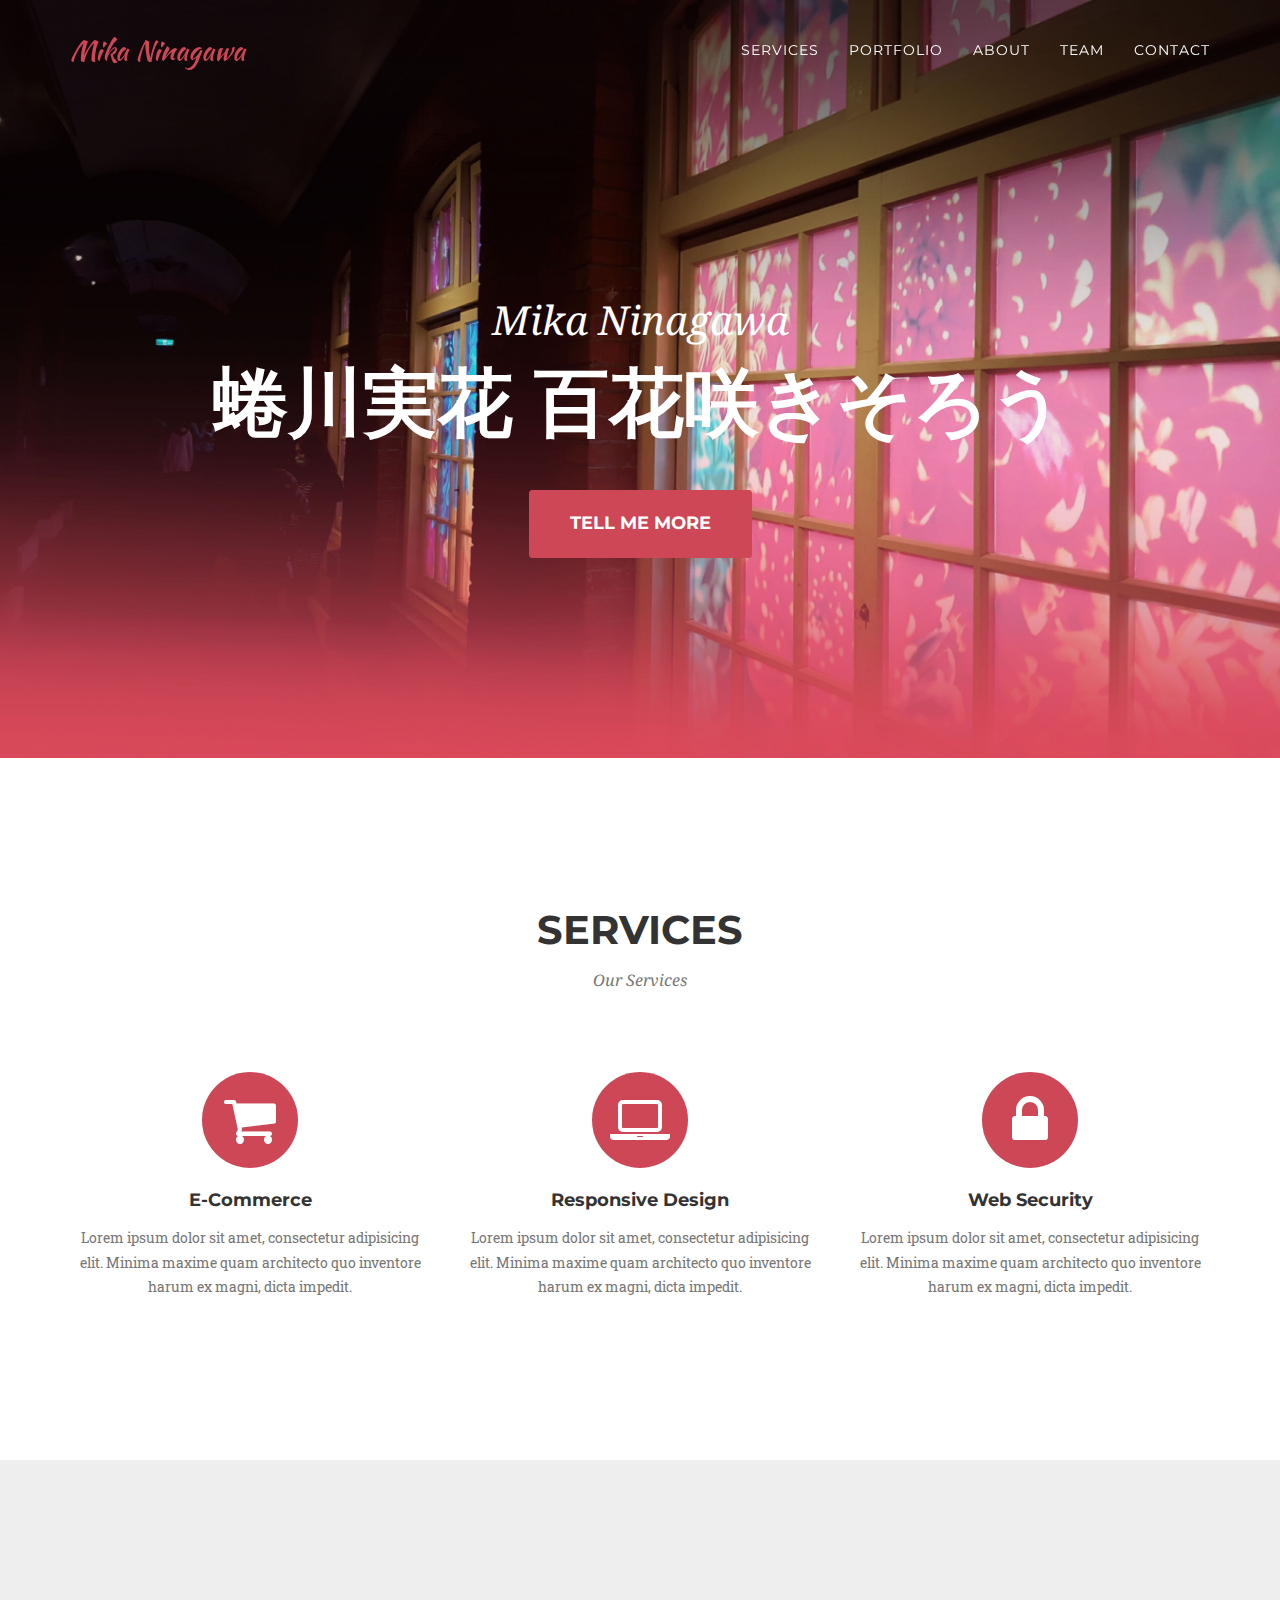
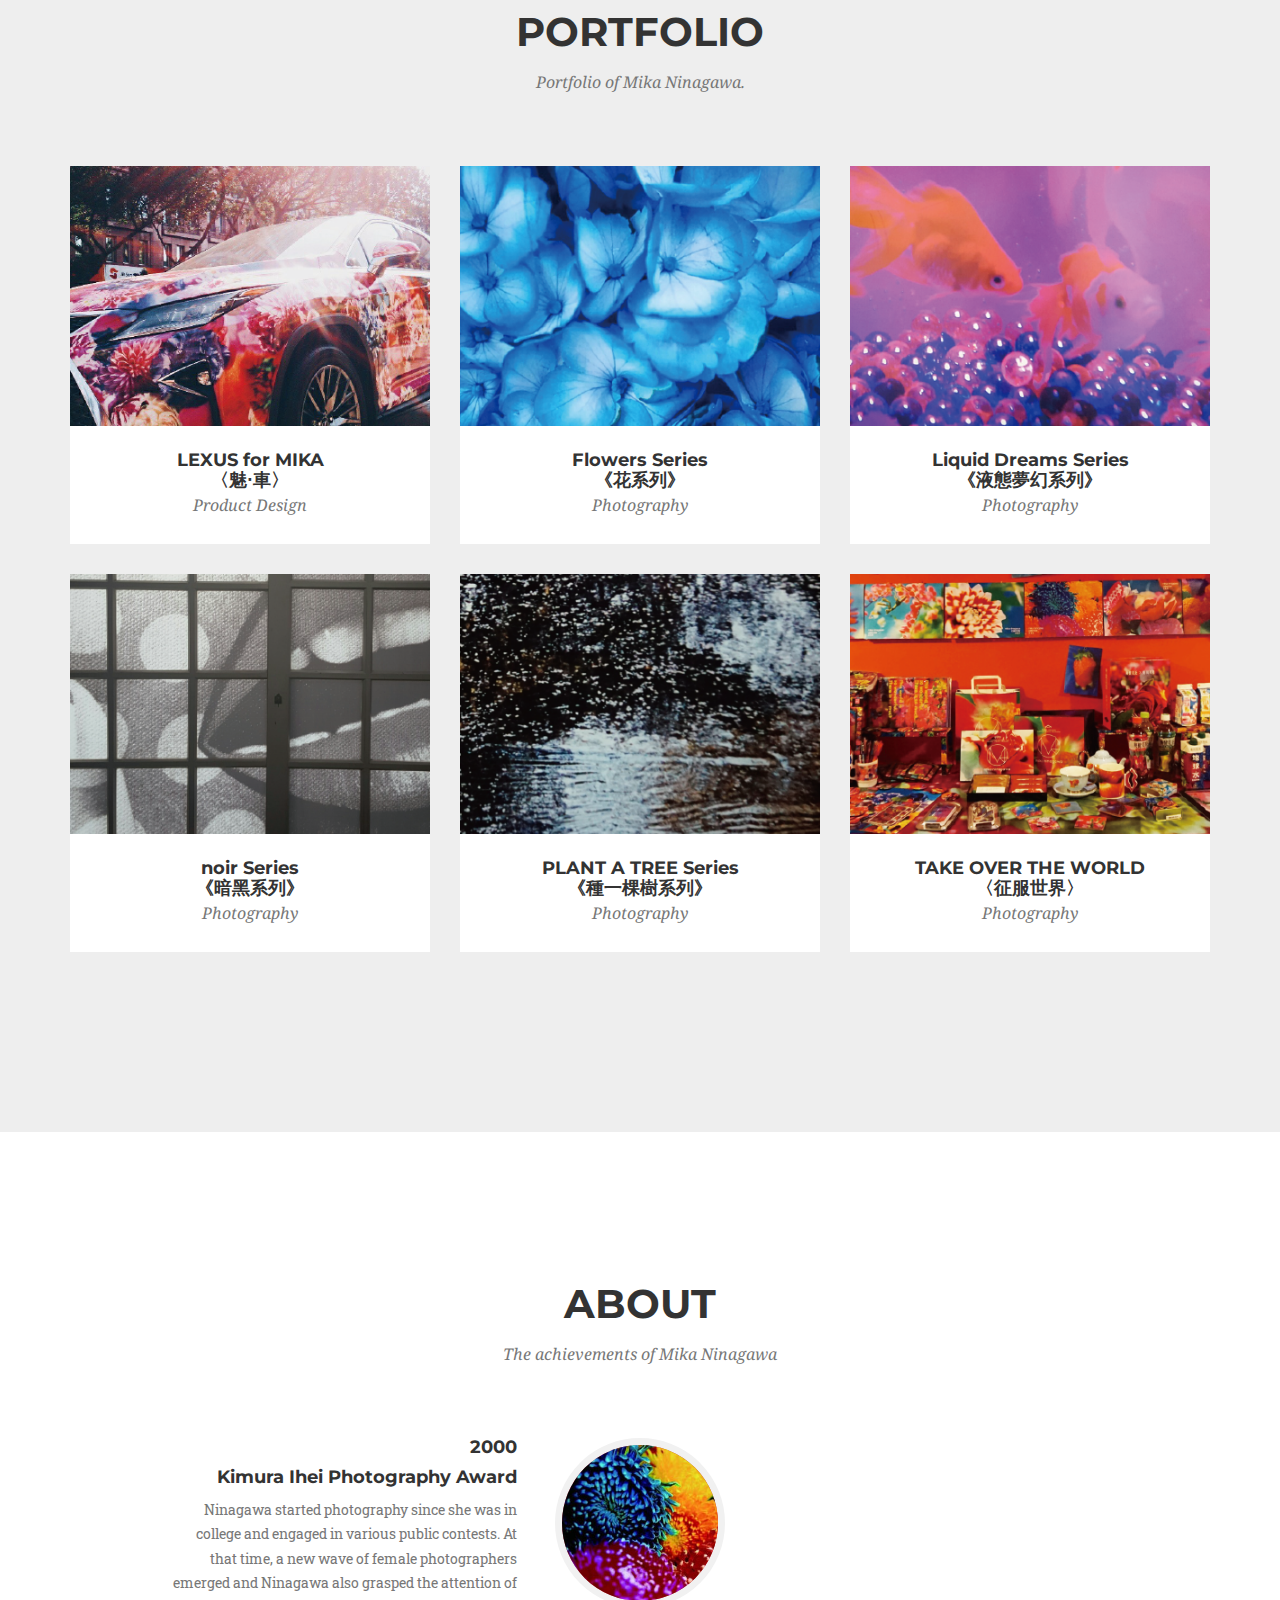
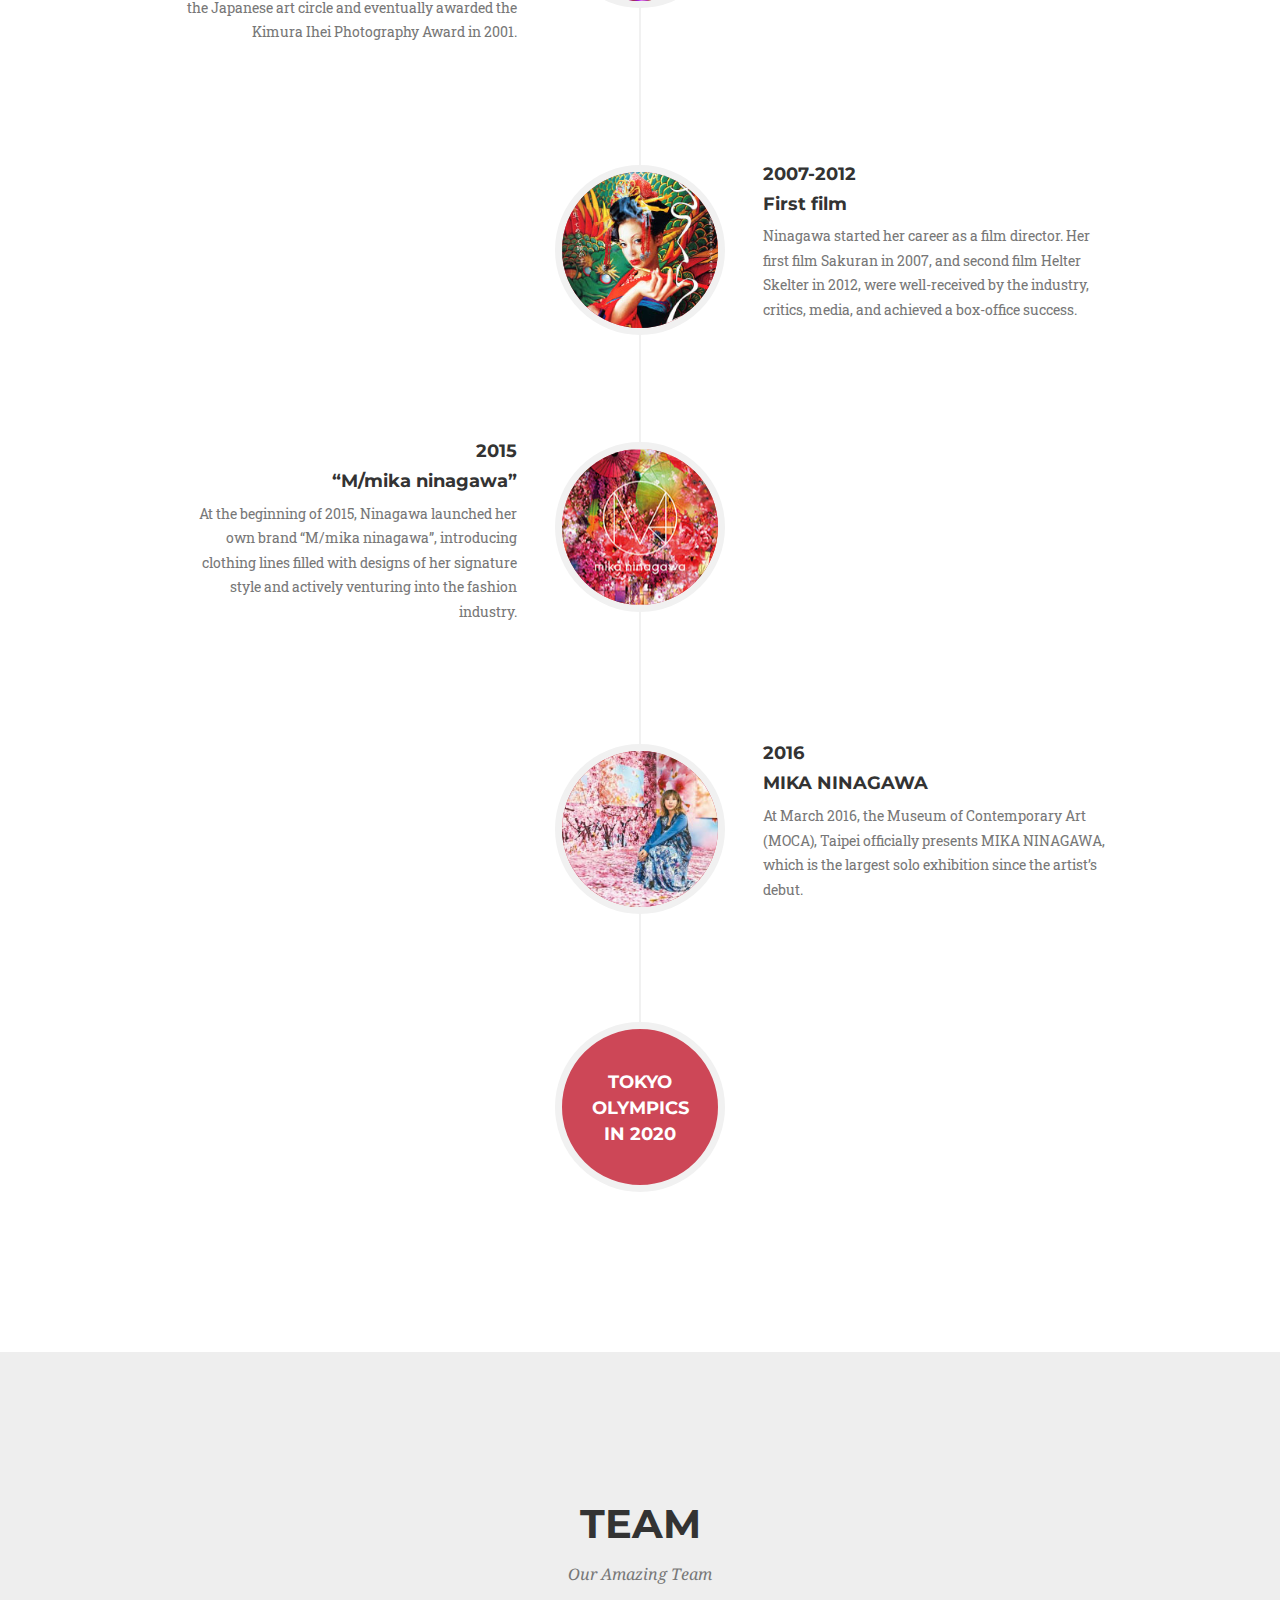
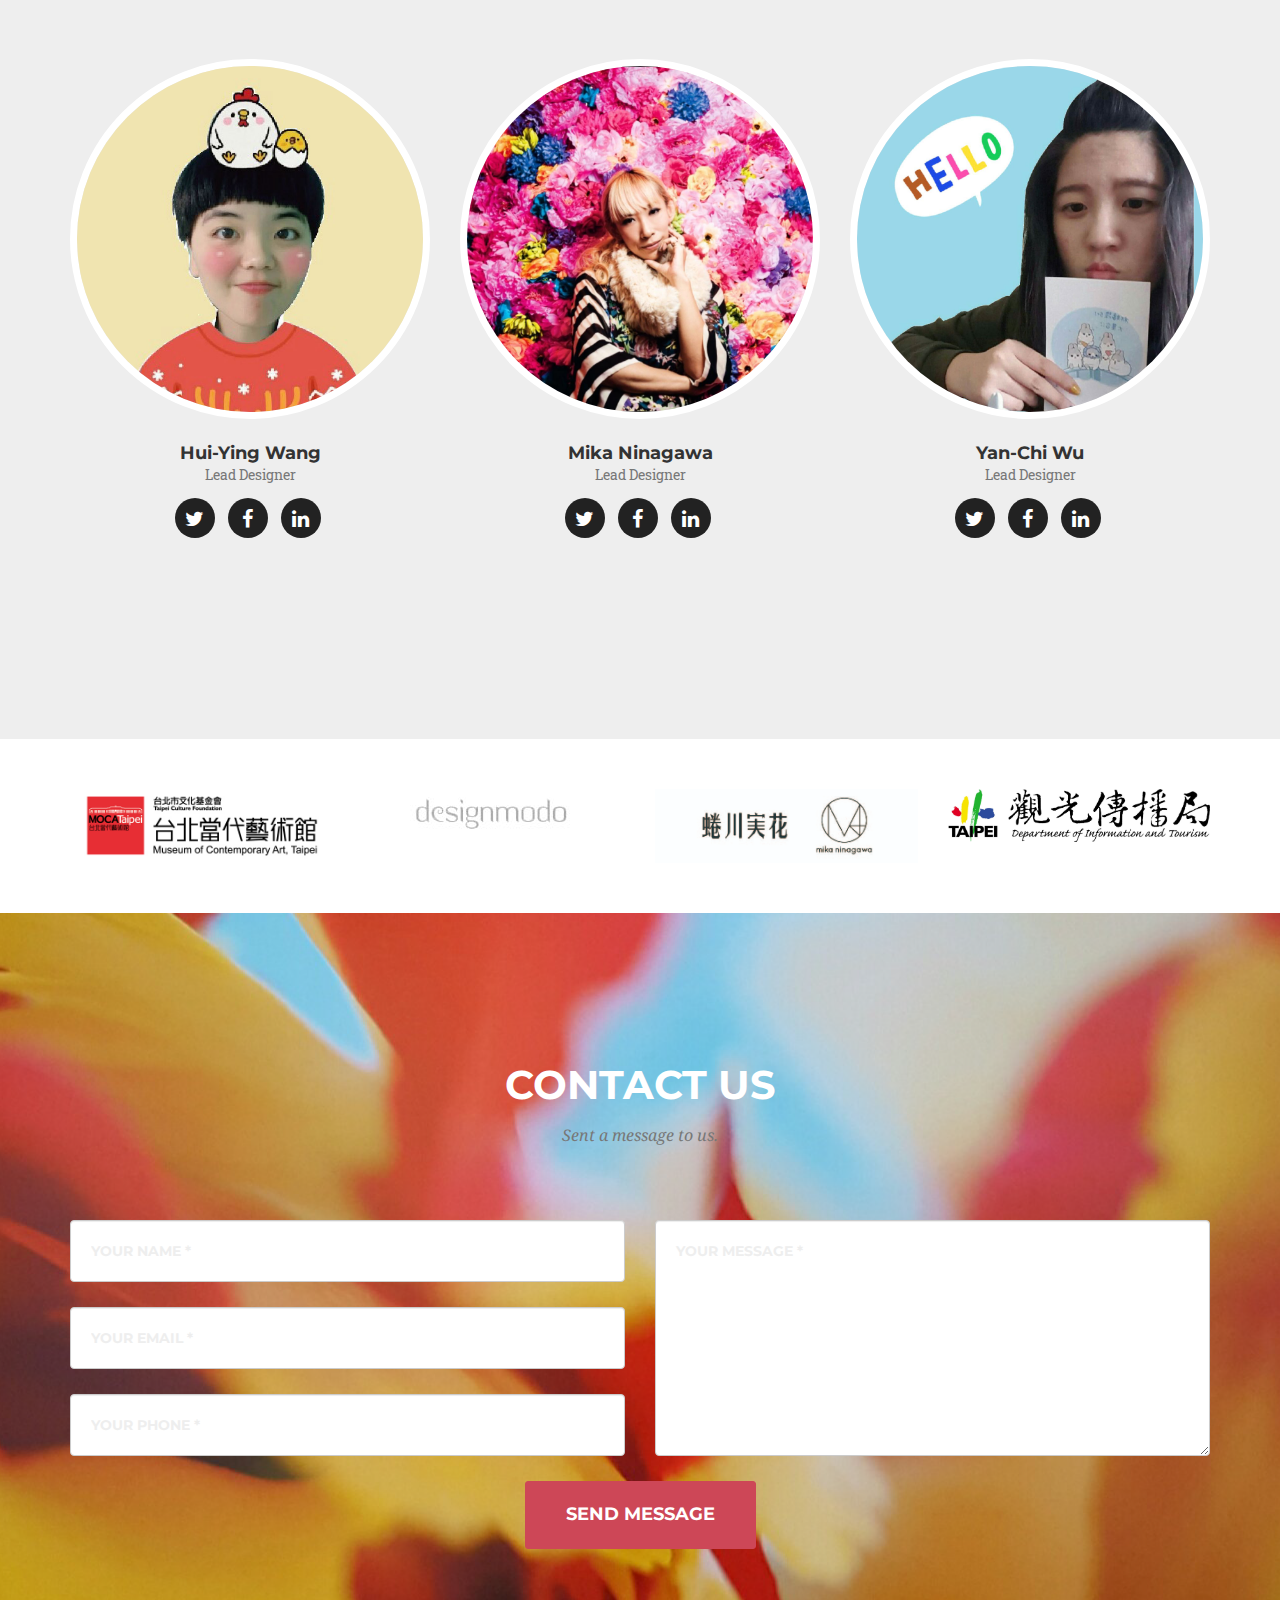
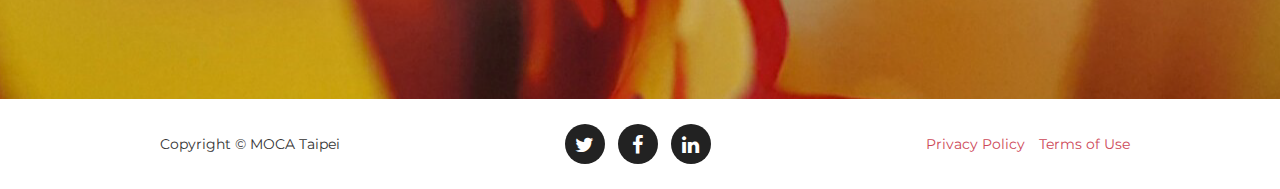
==== index.html @ 0d7316a1 "Update index.html" ====
<!DOCTYPE html>
<html lang="en">
            <!-- google search --> 
<script>
  (function() {
    var cx = '013734051018725640656:zdqpm63g4e8';
    var gcse = document.createElement('script');
    gcse.type = 'text/javascript';
    gcse.async = true;
    gcse.src = 'https://cse.google.com/cse.js?cx=' + cx;
    var s = document.getElementsByTagName('script')[0];
    s.parentNode.insertBefore(gcse, s);
  })();
</script>
<gcse:search></gcse:search>
<head>

    
    <script>
  (function(i,s,o,g,r,a,m){i['GoogleAnalyticsObject']=r;i[r]=i[r]||function(){
  (i[r].q=i[r].q||[]).push(arguments)},i[r].l=1*new Date();a=s.createElement(o),
  m=s.getElementsByTagName(o)[0];a.async=1;a.src=g;m.parentNode.insertBefore(a,m)
  })(window,document,'script','https://www.google-analytics.com/analytics.js','ga');

  ga('create', 'UA-90214209-1', 'auto');
  ga('send', 'pageview');

</script>
    <meta charset="utf-8">
    <meta http-equiv="X-UA-Compatible" content="IE=edge">
    <meta name="viewport" content="width=device-width, initial-scale=1">
    <meta name="description" content="">
    <meta name="author" content="">

    <title>Mika Ninagawa</title>

    <!-- Bootstrap Core CSS -->
    <link href="vendor/bootstrap/css/bootstrap.min.css" rel="stylesheet">

    <!-- Custom Fonts -->
    <link href="vendor/font-awesome/css/font-awesome.min.css" rel="stylesheet" type="text/css">
    <link href="https://fonts.googleapis.com/css?family=Montserrat:400,700" rel="stylesheet" type="text/css">
    <link href='https://fonts.googleapis.com/css?family=Kaushan+Script' rel='stylesheet' type='text/css'>
    <link href='https://fonts.googleapis.com/css?family=Droid+Serif:400,700,400italic,700italic' rel='stylesheet' type='text/css'>
    <link href='https://fonts.googleapis.com/css?family=Roboto+Slab:400,100,300,700' rel='stylesheet' type='text/css'>

    <!-- Theme CSS -->
    <link href="css/agency.min.css" rel="stylesheet">

    <!-- HTML5 Shim and Respond.js IE8 support of HTML5 elements and media queries -->
    <!-- WARNING: Respond.js doesn't work if you view the page via file:// -->
    <!--[if lt IE 9]>
        <script src="https://oss.maxcdn.com/libs/html5shiv/3.7.0/html5shiv.js"></script>
        <script src="https://oss.maxcdn.com/libs/respond.js/1.4.2/respond.min.js"></script>
    <![endif]-->
<link rel="shortcut icon" href="./img/img_logo.png">
</head>


<body id="page-top" class="index">

    <!-- Navigation -->
    <nav id="mainNav" class="navbar navbar-default navbar-custom navbar-fixed-top">
        <div class="container">
            <!-- Brand and toggle get grouped for better mobile display -->
            <div class="navbar-header page-scroll">
                <button type="button" class="navbar-toggle" data-toggle="collapse" data-target="#bs-example-navbar-collapse-1">
                    <span class="sr-only">Toggle navigation</span> Menu <i class="fa fa-bars"></i>
                </button>
                <a class="navbar-brand page-scroll" href="#page-top">Mika Ninagawa</a>
            </div>
            
            <!-- Collect the nav links, forms, and other content for toggling -->
            <div class="collapse navbar-collapse" id="bs-example-navbar-collapse-1">
                
                  
                
                <ul class="nav navbar-nav navbar-right">
                    <li class="hidden">
                        <a href="#page-top"></a>
                    </li>
                    <li>
                        <a class="page-scroll" href="#services">Services</a>
                    </li>
                    <li>
                        <a class="page-scroll" href="#portfolio">Portfolio</a>
                    </li>
                    <li>
                        <a class="page-scroll" href="#about">About</a>
                    </li>
                    <li>
                        <a class="page-scroll" href="#team">Team</a>
                    </li>
                    <li>
                        <a class="page-scroll" href="#contact">Contact</a>
                    </li>
                </ul>
            </div>
            <!-- /.navbar-collapse -->
        </div>
        <!-- /.container-fluid -->
    </nav>

    <!-- Header -->
    <header>

        <div class="container">
            <div class="intro-text">
                <div class="intro-lead-in">Mika Ninagawa</div>
                <div class="intro-heading">蜷川実花 百花咲きそろう</div>
                <a href="#services" class="page-scroll btn btn-xl">Tell Me More</a>
            </div>
        </div>
    </header>

    <!-- Services Section -->
    <section id="services">
        <div class="container">
            <div class="row">
                <div class="col-lg-12 text-center">
                    <h2 class="section-heading">Services</h2>
                    <h3 class="section-subheading text-muted">Our Services</h3>
                </div>
            </div>
            <div class="row text-center">
                <div class="col-md-4">
                    <span class="fa-stack fa-4x">
                        <i class="fa fa-circle fa-stack-2x text-primary"></i>
                        <i class="fa fa-shopping-cart fa-stack-1x fa-inverse"></i>
                    </span>
                    <h4 class="service-heading">E-Commerce</h4>
                    <p class="text-muted">Lorem ipsum dolor sit amet, consectetur adipisicing elit. Minima maxime quam architecto quo inventore harum ex magni, dicta impedit.</p>
                </div>
                <div class="col-md-4">
                    <span class="fa-stack fa-4x">
                        <i class="fa fa-circle fa-stack-2x text-primary"></i>
                        <i class="fa fa-laptop fa-stack-1x fa-inverse"></i>
                    </span>
                    <h4 class="service-heading">Responsive Design</h4>
                    <p class="text-muted">Lorem ipsum dolor sit amet, consectetur adipisicing elit. Minima maxime quam architecto quo inventore harum ex magni, dicta impedit.</p>
                </div>
                <div class="col-md-4">
                    <span class="fa-stack fa-4x">
                        <i class="fa fa-circle fa-stack-2x text-primary"></i>
                        <i class="fa fa-lock fa-stack-1x fa-inverse"></i>
                    </span>
                    <h4 class="service-heading">Web Security</h4>
                    <p class="text-muted">Lorem ipsum dolor sit amet, consectetur adipisicing elit. Minima maxime quam architecto quo inventore harum ex magni, dicta impedit.</p>
                </div>
            </div>
        </div>
    </section>

    <!-- Portfolio Grid Section -->
    <section id="portfolio" class="bg-light-gray">
        <div class="container">
            <div class="row">
                <div class="col-lg-12 text-center">
                    <h2 class="section-heading">Portfolio</h2>
                    <h3 class="section-subheading text-muted">Portfolio of Mika Ninagawa.</h3>
                </div>
            </div>
            <div class="row">
                <div class="col-md-4 col-sm-6 portfolio-item">
                    <a href="#portfolioModal1" class="portfolio-link" data-toggle="modal">
                        <div class="portfolio-hover">
                            <div class="portfolio-hover-content">
                                <i class="fa fa-plus fa-3x"></i>
                            </div>
                        </div>
                        <img src="img/portfolio/roundicons.png" class="img-responsive" alt="">
                    </a>
                    <div class="portfolio-caption">
                        <h4>LEXUS for MIKA</h4>
                        <h4>〈魅‧車〉</h4>
                        <p class="text-muted">Product Design</p>
                    </div>
                </div>
                <div class="col-md-4 col-sm-6 portfolio-item">
                    <a href="#portfolioModal2" class="portfolio-link" data-toggle="modal">
                        <div class="portfolio-hover">
                            <div class="portfolio-hover-content">
                                <i class="fa fa-plus fa-3x"></i>
                            </div>
                        </div>
                        <img src="img/portfolio/startup-framework.png" class="img-responsive" alt="">
                    </a>
                    <div class="portfolio-caption">
                        <h4>Flowers Series</h4>
                        <h4 >《花系列》</h4>
                        <p class="text-muted">Photography</p>
                    </div>
                </div>
                <div class="col-md-4 col-sm-6 portfolio-item">
                    <a href="#portfolioModal3" class="portfolio-link" data-toggle="modal">
                        <div class="portfolio-hover">
                            <div class="portfolio-hover-content">
                                <i class="fa fa-plus fa-3x"></i>
                            </div>
                        </div>
                        <img src="img/portfolio/treehouse.png" class="img-responsive" alt="">
                    </a>
                    <div class="portfolio-caption">
                        <h4>Liquid Dreams Series</h4>
                        <h4>《液態夢幻系列》</h4>
                        <p class="text-muted">Photography</p>
                    </div>
                </div>
                <div class="col-md-4 col-sm-6 portfolio-item">
                    <a href="#portfolioModal4" class="portfolio-link" data-toggle="modal">
                        <div class="portfolio-hover">
                            <div class="portfolio-hover-content">
                                <i class="fa fa-plus fa-3x"></i>
                            </div>
                        </div>
                        <img src="img/portfolio/golden.png" class="img-responsive" alt="">
                    </a>
                    <div class="portfolio-caption">
                        <h4>noir Series</h4>
                        <h4>《暗黑系列》</h4>
                        <p class="text-muted">Photography</p>
                    </div>
                </div>
                <div class="col-md-4 col-sm-6 portfolio-item">
                    <a href="#portfolioModal5" class="portfolio-link" data-toggle="modal">
                        <div class="portfolio-hover">
                            <div class="portfolio-hover-content">
                                <i class="fa fa-plus fa-3x"></i>
                            </div>
                        </div>
                        <img src="img/portfolio/escape.png" class="img-responsive" alt="">
                    </a>
                    <div class="portfolio-caption">
                        <h4>PLANT A TREE Series</h4>
                        <h4>《種一棵樹系列》</h4>
                        <p class="text-muted">Photography</p>
                    </div>
                </div>
                <div class="col-md-4 col-sm-6 portfolio-item">
                    <a href="#portfolioModal6" class="portfolio-link" data-toggle="modal">
                        <div class="portfolio-hover">
                            <div class="portfolio-hover-content">
                                <i class="fa fa-plus fa-3x"></i>
                            </div>
                        </div>
                        <img src="img/portfolio/dreams.png" class="img-responsive" alt="">
                    </a>
                    <div class="portfolio-caption">
                        <h4>TAKE OVER THE WORLD</h4>
                        <h4> 〈征服世界〉</h4>
                        <p class="text-muted">Photography</p>
                    </div>
                </div>
            </div>
        </div>
    </section>

    <!-- About Section -->
    <section id="about">
        <div class="container">
            <div class="row">
                <div class="col-lg-12 text-center">
                    <h2 class="section-heading">About</h2>
                    <h3 class="section-subheading text-muted">The achievements of Mika Ninagawa</h3>
                </div>
            </div>
            <div class="row">
                <div class="col-lg-12">
                    <ul class="timeline">
                        <li>
                            <div class="timeline-image">
                                <img class="img-circle img-responsive" src="img/about/1.jpg" alt="">
                            </div>
                            <div class="timeline-panel">
                                <div class="timeline-heading">
                                    <h4>2000</h4>
                                    <h4 class="subheading">Kimura Ihei Photography Award</h4>
                                </div>
                                <div class="timeline-body">
                                    <p class="text-muted">Ninagawa started photography since she was in college and engaged in various public contests. At that time, a new wave of female photographers emerged and Ninagawa also grasped the attention of the Japanese art circle and eventually awarded the Kimura Ihei Photography Award in 2001.</p>
                                </div>
                            </div>
                        </li>
                        <li class="timeline-inverted">
                            <div class="timeline-image">
                                <img class="img-circle img-responsive" src="img/about/2.jpg" alt="">
                            </div>
                            <div class="timeline-panel">
                                <div class="timeline-heading">
                                    <h4>2007-2012</h4>
                                    <h4 class="subheading">First film</h4>
                                </div>
                                <div class="timeline-body">
                                    <p class="text-muted">Ninagawa started her career as a film director. Her first film Sakuran in 2007, and second film Helter Skelter in 2012, were well-received by the industry, critics, media, and achieved a box-office success.</p>
                                </div>
                            </div>
                        </li>
                        <li>
                            <div class="timeline-image">
                                <img class="img-circle img-responsive" src="img/about/3.jpg" alt="">
                            </div>
                            <div class="timeline-panel">
                                <div class="timeline-heading">
                                    <h4>2015</h4>
                                    <h4 class="subheading">“M/mika ninagawa”</h4>
                                </div>
                                <div class="timeline-body">
                                    <p class="text-muted">At the beginning of 2015, Ninagawa launched her own brand “M/mika ninagawa”, introducing clothing lines filled with designs of her signature style and actively venturing into the fashion industry.</p>
                                </div>
                            </div>
                        </li>
                        <li class="timeline-inverted">
                            <div class="timeline-image">
                                <img class="img-circle img-responsive" src="img/about/4.jpg" alt="">
                            </div>
                            <div class="timeline-panel">
                                <div class="timeline-heading">
                                    <h4>2016</h4>
                                    <h4 class="subheading">MIKA NINAGAWA</h4>
                                </div>
                                <div class="timeline-body">
                                    <p class="text-muted">At March 2016, the Museum of Contemporary Art (MOCA), Taipei officially presents MIKA NINAGAWA, which is the largest solo exhibition since the artist’s debut.</p>
                                </div>
                            </div>
                        </li>
                        <li class="timeline-inverted">
                            <div class="timeline-image">
                                <h4> Tokyo Olympics
                                    <br>in 2020

                            </div>
                        </li>
                    </ul>
                </div>
            </div>
        </div>
    </section>

    <!-- Team Section -->
    <section id="team" class="bg-light-gray">
        <div class="container">
            <div class="row">
                <div class="col-lg-12 text-center">
                    <h2 class="section-heading">Team</h2>
                    <h3 class="section-subheading text-muted">Our Amazing Team</h3>
                </div>
            </div>
            <div class="row">
                <div class="col-sm-4">
                    <div class="team-member">
                        <img src="img/team/1.jpg" class="img-responsive img-circle" alt="">
                        <h4>Hui-Ying Wang</h4>
                        <p class="text-muted">Lead Designer</p>
                        <ul class="list-inline social-buttons">
                            <li><a href="#"><i class="fa fa-twitter"></i></a>
                            </li>
                            <li><a href="#"><i class="fa fa-facebook"></i></a>
                            </li>
                            <li><a href="#"><i class="fa fa-linkedin"></i></a>
                            </li>
                        </ul>
                    </div>
                </div>
                <div class="col-sm-4">
                    <div class="team-member">
                        <img src="img/team/2.jpg" class="img-responsive img-circle" alt="">
                        <h4>Mika Ninagawa</h4>
                        <p class="text-muted">Lead Designer</p>
                        <ul class="list-inline social-buttons">
                            <li><a href="#"><i class="fa fa-twitter"></i></a>
                            </li>
                            <li><a href="#"><i class="fa fa-facebook"></i></a>
                            </li>
                            <li><a href="#"><i class="fa fa-linkedin"></i></a>
                            </li>
                        </ul>
                    </div>
                </div>
                <div class="col-sm-4">
                    <div class="team-member">
                        <img src="img/team/3.jpg" class="img-responsive img-circle" alt="">
                        <h4>Yan-Chi Wu</h4>
                        <p class="text-muted">Lead Designer</p>
                        <ul class="list-inline social-buttons">
                            <li><a href="#"><i class="fa fa-twitter"></i></a>
                            </li>
                            <li><a href="#"><i class="fa fa-facebook"></i></a>
                            </li>
                            <li><a href="#"><i class="fa fa-linkedin"></i></a>
                            </li>
                        </ul>
                    </div>
                </div>
            </div>
            <div class="row">
                <div class="col-lg-8 col-lg-offset-2 text-center">

                </div>
            </div>
        </div>
    </section>

    <!-- Clients Aside -->
    <aside class="clients">
        <div class="container">
            <div class="row">
                <div class="col-md-3 col-sm-6">
                    <a href="#">
                        <img src="img/logos/envato.jpg" class="img-responsive img-centered" alt="">
                    </a>
                </div>
                <div class="col-md-3 col-sm-6">
                    <a href="#">
                        <img src="img/logos/designmodo.jpg" class="img-responsive img-centered" alt="">
                    </a>
                </div>
                <div class="col-md-3 col-sm-6">
                    <a href="#">
                        <img src="img/logos/themeforest.jpg" class="img-responsive img-centered" alt="">
                    </a>
                </div>
                <div class="col-md-3 col-sm-6">
                    <a href="#">
                        <img src="img/logos/creative-market.jpg" class="img-responsive img-centered" alt="">
                    </a>
                </div>
            </div>
        </div>
    </aside>

    <!-- Contact Section -->
    <section id="contact">
        <div class="container">
            <div class="row">
                <div class="col-lg-12 text-center">
                    <h2 class="section-heading">Contact Us</h2>
                    <h3 class="section-subheading text-muted">Sent a message to us.</h3>
                </div>
            </div>
            <div class="row">
                <div class="col-lg-12">
                    <form name="sentMessage" id="contactForm" novalidate>
                        <div class="row">
                            <div class="col-md-6">
                                <div class="form-group">
                                    <input type="text" class="form-control" placeholder="Your Name *" id="name" required data-validation-required-message="Please enter your name.">
                                    <p class="help-block text-danger"></p>
                                </div>
                                <div class="form-group">
                                    <input type="email" class="form-control" placeholder="Your Email *" id="email" required data-validation-required-message="Please enter your email address.">
                                    <p class="help-block text-danger"></p>
                                </div>
                                <div class="form-group">
                                    <input type="tel" class="form-control" placeholder="Your Phone *" id="phone" required data-validation-required-message="Please enter your phone number.">
                                    <p class="help-block text-danger"></p>
                                </div>
                            </div>
                            <div class="col-md-6">
                                <div class="form-group">
                                    <textarea class="form-control" placeholder="Your Message *" id="message" required data-validation-required-message="Please enter a message."></textarea>
                                    <p class="help-block text-danger"></p>
                                </div>
                            </div>
                            <div class="clearfix"></div>
                            <div class="col-lg-12 text-center">
                                <div id="success"></div>
                                <button type="submit" class="btn btn-xl">Send Message</button>
                            </div>
                        </div>
                    </form>
                </div>
            </div>
        </div>
    </section>

    <footer>
        <div class="container">
            <div class="row">
                <div class="col-md-4">
                    <span class="copyright">Copyright &copy; MOCA Taipei</span>
                </div>
                <div class="col-md-4">
                    <ul class="list-inline social-buttons">
                        <li><a href="#"><i class="fa fa-twitter"></i></a>
                        </li>
                        <li><a href="#"><i class="fa fa-facebook"></i></a>
                        </li>
                        <li><a href="#"><i class="fa fa-linkedin"></i></a>
                        </li>
                    </ul>
                </div>
                <div class="col-md-4">
                    <ul class="list-inline quicklinks">
                        <li><a href="#">Privacy Policy</a>
                        </li>
                        <li><a href="#">Terms of Use</a>
                        </li>
                    </ul>
                </div>
            </div>
        </div>
    </footer>

    <!-- Portfolio Modals -->
    <!-- Use the modals below to showcase details about your portfolio projects! -->

    <!-- Portfolio Modal 1 -->
    <div class="portfolio-modal modal fade" id="portfolioModal1" tabindex="-1" role="dialog" aria-hidden="true">
        <div class="modal-dialog">
            <div class="modal-content">
                <div class="close-modal" data-dismiss="modal">
                    <div class="lr">
                        <div class="rl">
                        </div>
                    </div>
                </div>
                <div class="container">
                    <div class="row">
                        <div class="col-lg-8 col-lg-offset-2">
                            <div class="modal-body">
                                <!-- Project Details Go Here -->
                                <h2>LEXUS for MIKA〈魅‧車〉</h2>

                                <img class="img-responsive img-centered" src="img/portfolio/roundicons-free.png" alt="">
                                <p>Displayed on MOCA Plaza, LEXUS for MIKA showcases a model which is transformed from an usual impression of car, a modern minimalistic, monochromatic look, into the Ninagawa-esque fascination and richness; hence, a commercial product of mass production is turned into a one-of-a-kind artwork. The exterior of the vehicle is adorned with Mika Ninagawa’s most personalized decorative and expressive elements. Integrating relaxing and free collage of images, along with fashion-forwarded and advanced auto foil craftsmanship, a dynamic aesthetics of sensibility and elegance is added to the ultimately refined design in the auto industry. This is Ninagawa’s another interdisciplinary work, combining commerce, design, and art after her achievements in photography, film production, movie, and fashion. MIKA NINAGAWA premieres with its first exhibition at MOCA Taipei, and this particular work also implies a state of traveling forward and symbolizes the commencement of a journey.</p>
                                <p>

                                <button type="button" class="btn btn-primary" data-dismiss="modal"><i class="fa fa-times"></i> Close Project</button>
                            </div>
                        </div>
                    </div>
                </div>
            </div>
        </div>
    </div>

    <!-- Portfolio Modal 2 -->
    <div class="portfolio-modal modal fade" id="portfolioModal2" tabindex="-1" role="dialog" aria-hidden="true">
        <div class="modal-dialog">
            <div class="modal-content">
                <div class="close-modal" data-dismiss="modal">
                    <div class="lr">
                        <div class="rl">
                        </div>
                    </div>
                </div>
                <div class="container">
                    <div class="row">
                        <div class="col-lg-8 col-lg-offset-2">
                            <div class="modal-body">
                                <h2>Flowers Series<a href="./Flowers Series/flower.html">《花系列》</a></h2>

                                <img class="img-responsive img-centered" src="img/portfolio/startup-framework-preview.png" alt="">
                                <p>The arrangement and flow of colors and shapes have established an incrementally saturated prospect in Room 105 and its hallway, resulting in a sense of overwhelming inflation of vision for the viewer. The overwhelming compilation of close-up photos gradually evolves into an open landscape, exemplifying the double-perspective that the artist often maneuvers. “I employ two approaches simultaneously when observing things,” explained Mika Ninagawa. “One is to understand the overall context in the fashion of a bird’s-eye view. The other is to observe the minutest details, that is, to view the world from the viewpoint of a bird or an insect. These two perspectives are crucial for my creative practice.” For Ninagawa, small-scaled subjects, such as flowers, goldfish, strawberries and bees, and the vast sky have no fundamental differences. In the most extreme cases, the line between the artist and the surroundings even becomes nullified. On such nullification, she said, “I enjoy when a bug or a butterfly rests on me as if I had become a plant. I usually press the shutter at two types of timing—when I find myself unified with a plant as a result of imagining myself as the plant; and when an insect lands on me, who had become a plant. At such moments the contour of things becomes blurred and the line between ambivalent. It feels like I had turned into the flower and the flower me.” In addition to flowers, the stamen, fish scales, pit of fruit and even the entire space and world captured in the lens all become brightly pigmented as she translates her visual sensibility into surreal coloration. While visually appealing, the photos are contrived with undertones. As Ninagawa puts it, “As if it is a destiny, my mother gave me the name Mika, meaning ‘flourishing flowers,’ as a symbol for a thriving life. Ironically, it is the ephemeral vitality of the flowers that captivates me immensely and inspires my work.”</p>

                                <button type="button" class="btn btn-primary" data-dismiss="modal"><i class="fa fa-times"></i> Close Project</button>
                            </div>
                        </div>
                    </div>
                </div>
            </div>
        </div>
    </div>

    <!-- Portfolio Modal 3 -->
    <div class="portfolio-modal modal fade" id="portfolioModal3" tabindex="-1" role="dialog" aria-hidden="true">
        <div class="modal-dialog">
            <div class="modal-content">
                <div class="close-modal" data-dismiss="modal">
                    <div class="lr">
                        <div class="rl">
                        </div>
                    </div>
                </div>
                <div class="container">
                    <div class="row">
                        <div class="col-lg-8 col-lg-offset-2">
                            <div class="modal-body">
                                <!-- Project Details Go Here -->
                                <h2>Liquid Dreams Series</h2>
                                <h2><a href="./Liquid Dreams Series/dream.html">《液態夢幻系列》</a></</h2>

                                <img class="img-responsive img-centered" src="img/portfolio/treehouse-preview.png" alt="">
                                <p>R106 exhibits photographs of goldfish from Liquid Dreams. Goldfish is a mutation bred from Prussian carp (*note). For human appreciation, people continuously cross-breed and transform goldfish for more beautiful and unique appearance, which also causes goldfish’s abnormal development in cells and in lives. Goldfish’s existence is aesthetically designed and framed by human beings.They swim in their own happiness all day long in ornamental fish tanks without any privacy. Ninagawa presents her perspective towards this long breeding culture and its extended consequences without showing any affirmation or judgment. As a matter of fact, human being’s lives are also framed in such contradictory way. Ninagawa hopes to remind her audience to reflect upon their truest, most original and natural selves and standpoints while appreciating the manipulated physical beauty and existence of these goldfish. For the artist, even though the photographs present something tangible and specific, they could also be extended to a kind of exploration of values and phenomena in human life.</p>

                                <button type="button" class="btn btn-primary" data-dismiss="modal"><i class="fa fa-times"></i> Close Project</button>
                            </div>
                        </div>
                    </div>
                </div>
            </div>
        </div>
    </div>

    <!-- Portfolio Modal 4 -->
    <div class="portfolio-modal modal fade" id="portfolioModal4" tabindex="-1" role="dialog" aria-hidden="true">
        <div class="modal-dialog">
            <div class="modal-content">
                <div class="close-modal" data-dismiss="modal">
                    <div class="lr">
                        <div class="rl">
                        </div>
                    </div>
                </div>
                <div class="container">
                    <div class="row">
                        <div class="col-lg-8 col-lg-offset-2">
                            <div class="modal-body">
                                <!-- Project Details Go Here -->
                                <h2>noir Series《暗黑系列》</h2>

                                <img class="img-responsive img-centered" src="img/portfolio/golden-preview.png" alt="">
                                <p>Different from FLOWER ADDICT Series on the windows in the 1F Hallway which displays saturated colors, noir Series in the 2F Hallway explores and represents the two opposites of visual perception with achromatic images. Bright light could make colors more vivid and eye-catching,at the same time enable shadows to grow darker and more powerful. Ninagawa believes that art ought not to reveal or spotlights only the bright-colored and beautiful world, but with a delicate heart and attentive eyes, it can also provide a lesson or represent things of the world’s darker side.</p>
                                <button type="button" class="btn btn-primary" data-dismiss="modal"><i class="fa fa-times"></i> Close Project</button>
                            </div>
                        </div>
                    </div>
                </div>
            </div>
        </div>
    </div>

    <!-- Portfolio Modal 5 -->
    <div class="portfolio-modal modal fade" id="portfolioModal5" tabindex="-1" role="dialog" aria-hidden="true">
        <div class="modal-dialog">
            <div class="modal-content">
                <div class="close-modal" data-dismiss="modal">
                    <div class="lr">
                        <div class="rl">
                        </div>
                    </div>
                </div>
                <div class="container">
                    <div class="row">
                        <div class="col-lg-8 col-lg-offset-2">
                            <div class="modal-body">
                                <!-- Project Details Go Here -->
                                <h2>PLANT A TREE Series</h2>
                                  <h2>《種一棵樹系列》</h2>

                                <img class="img-responsive img-centered" src="img/portfolio/escape-preview.png" alt="">
                                <p>This series was photographed at Meguro River(one of the most famous places to see cherry blossoms in Tokyo) in the spring of 2010, and was later included in the photography book, PLANT A TREE, published in 2011. Ninagawa spent hours documenting the falling moments of the cherry blossoms. The flying cherry blossoms in the images resemble falling snow on the river, and the dark, placid background revealed a vast, desolate and infinite blurriness. The intuitive and direct images of nature epitomize and preserve the moments, feelings and memories of the artist at that time. This series is no mere “sakura fubuki” (a flurry of falling cherry blossoms) captured at the end of the flowering season, but image of the mind that bears the extreme sorrowfulness of the day and the moment.</p>
                                <button type="button" class="btn btn-primary" data-dismiss="modal"><i class="fa fa-times"></i> Close Project</button>
                            </div>
                        </div>
                    </div>
                </div>
            </div>
        </div>
    </div>

    <!-- Portfolio Modal 6 -->
    <div class="portfolio-modal modal fade" id="portfolioModal6" tabindex="-1" role="dialog" aria-hidden="true">
        <div class="modal-dialog">
            <div class="modal-content">
                <div class="close-modal" data-dismiss="modal">
                    <div class="lr">
                        <div class="rl">
                        </div>
                    </div>
                </div>
                <div class="container">
                    <div class="row">
                        <div class="col-lg-8 col-lg-offset-2">
                            <div class="modal-body">
                                <!-- Project Details Go Here -->
                                <h2>TAKE OVER THE WORLD</h2>
                                  <h2>〈征服世界〉</h2>

                                <img class="img-responsive img-centered" src="img/portfolio/dreams-preview.png" alt="">
                                <p>Ever since the beginning of her artistic career, Ninagawa has been actively introducing merchandise related to her artworks. Despite critics’ criticism and the risk of rapid downfall of herself and her artistic work due to being overly consumed by the market, she has still chosen to be part of it. At a very early stage, she has already realized that the world is made of all kinds of human desires. Therefore, she has not avoided introducing her works into the public market. In her own words, “I want to enable people to have easy access to ‘real artworks’ in life.” In her opinion, expensive art market is constructed by a few elite consumers and assessment of specific people. For her, from as small as a pen to as large as an airplane, as long as she could reach consumers and get to understand the vast public’s desires, she would not hesitate to allow herself to be part of it and gain recognition from it. Because of such belief, it is no wonder that she says, “my dream is to take over the world.”</p>
                                <button type="button" class="btn btn-primary" data-dismiss="modal"><i class="fa fa-times"></i> Close Project</button>
                            </div>
                        </div>
                    </div>
                </div>
            </div>
        </div>
    </div>

    <!-- jQuery -->
    <script src="vendor/jquery/jquery.min.js"></script>

    <!-- Bootstrap Core JavaScript -->
    <script src="vendor/bootstrap/js/bootstrap.min.js"></script>

    <!-- Plugin JavaScript -->
    <script src="https://cdnjs.cloudflare.com/ajax/libs/jquery-easing/1.3/jquery.easing.min.js"></script>

    <!-- Contact Form JavaScript -->
    <script src="js/jqBootstrapValidation.js"></script>
    <script src="js/contact_me.js"></script>

    <!-- Theme JavaScript -->
    <script src="js/agency.min.js"></script>

</body>

</html>
---- css/agency.min.css ----
/*!
 * Start Bootstrap - Agency v3.3.7+1 (http://startbootstrap.com/template-overviews/agency)
 * Copyright 2013-2016 Start Bootstrap
 * Licensed under MIT (https://github.com/BlackrockDigital/startbootstrap/blob/gh-pages/LICENSE)
 */.btn-primary.active,.btn-primary:active,.btn-xl.active,.btn-xl:active,.open .dropdown-toggle.btn-primary,.open .dropdown-toggle.btn-xl{background-image:none}body{overflow-x:hidden;font-family:"Roboto Slab","Helvetica Neue",Helvetica,Arial,sans-serif;webkit-tap-highlight-color:#CD4757}.btn-primary,.btn-xl,h1,h2,h3,h4,h5,h6{font-family:Montserrat,"Helvetica Neue",Helvetica,Arial,sans-serif;text-transform:uppercase;font-weight:700}.text-muted{color:#777}.text-primary,a{color:#CD4757}p{font-size:14px;line-height:1.75}p.large{font-size:16px}a,a.active,a:active,a:focus,a:hover{outline:0}a.active,a:active,a:focus,a:hover{color:#882936}.img-centered{margin:0 auto}.bg-light-gray{background-color:#eee}.bg-darkest-gray{background-color:#222}.btn-primary{color:#fff;background-color:#CD4757;border-color:#CD4757}.btn-primary.active,.btn-primary:active,.btn-primary:focus,.btn-primary:hover,.open .dropdown-toggle.btn-primary{color:#fff;background-color:#882936;border-color:#CD4757}.btn-primary.disabled,.btn-primary.disabled.active,.btn-primary.disabled:active,.btn-primary.disabled:focus,.btn-primary.disabled:hover,.btn-primary[disabled],.btn-primary[disabled].active,.btn-primary[disabled]:active,.btn-primary[disabled]:focus,.btn-primary[disabled]:hover,fieldset[disabled] .btn-primary,fieldset[disabled] .btn-primary.active,fieldset[disabled] .btn-primary:active,fieldset[disabled] .btn-primary:focus,fieldset[disabled] .btn-primary:hover{background-color:#CD4757;border-color:#CD4757}.btn-primary .badge{color:#CD4757;background-color:#fff}.btn-xl{color:#fff;background-color:#CD4757;border-color:#CD4757;border-radius:3px;font-size:18px;padding:20px 40px}.btn-xl.active,.btn-xl:active,.btn-xl:focus,.btn-xl:hover,.open .dropdown-toggle.btn-xl{color:#fff;background-color:#882936;border-color:#CD4757}.btn-xl.disabled,.btn-xl.disabled.active,.btn-xl.disabled:active,.btn-xl.disabled:focus,.btn-xl.disabled:hover,.btn-xl[disabled],.btn-xl[disabled].active,.btn-xl[disabled]:active,.btn-xl[disabled]:focus,.btn-xl[disabled]:hover,fieldset[disabled] .btn-xl,fieldset[disabled] .btn-xl.active,fieldset[disabled] .btn-xl:active,fieldset[disabled] .btn-xl:focus,fieldset[disabled] .btn-xl:hover{background-color:#CD4757;border-color:#CD4757}.btn-xl .badge{color:#CD4757;background-color:#fff}.navbar-custom{background-color:#222;border-color:transparent}.navbar-custom .navbar-brand{color:#CD4757;font-family:"Kaushan Script","Helvetica Neue",Helvetica,Arial,cursive}.navbar-custom .navbar-brand.active,.navbar-custom .navbar-brand:active,.navbar-custom .navbar-brand:focus,.navbar-custom .navbar-brand:hover{color:#882936}.navbar-custom .nav li a,.navbar-custom .navbar-toggle{font-family:Montserrat,"Helvetica Neue",Helvetica,Arial,sans-serif;color:#fff;text-transform:uppercase}.navbar-custom .navbar-collapse{border-color:rgba(255,255,255,.02)}.navbar-custom .navbar-toggle{background-color:#CD4757;border-color:#CD4757;font-size:12px}.navbar-custom .navbar-toggle:focus,.navbar-custom .navbar-toggle:hover{background-color:#CD4757}.navbar-custom .nav li a{font-weight:400;letter-spacing:1px}.navbar-custom .nav li a:focus,.navbar-custom .nav li a:hover{color:#CD4757;outline:0}.navbar-custom .navbar-nav>.active>a{border-radius:0;color:#fff;background-color:#CD4757}.navbar-custom .navbar-nav>.active>a:focus,.navbar-custom .navbar-nav>.active>a:hover{color:#fff;background-color:#882936}@media (min-width:768px){.navbar-custom{background-color:transparent;padding:25px 0;-webkit-transition:padding .3s;-moz-transition:padding .3s;transition:padding .3s;border:none}.navbar-custom .navbar-brand{font-size:2em;-webkit-transition:all .3s;-moz-transition:all .3s;transition:all .3s}.navbar-custom .navbar-nav>.active>a{border-radius:3px}.navbar-custom.affix{background-color:#222;padding:10px 0}.navbar-custom.affix .navbar-brand{font-size:1.5em}}header{background-image:url(../img/header-bg.jpg);background-repeat:no-repeat;background-attachment:scroll;background-position:center center;-webkit-background-size:cover;-moz-background-size:cover;background-size:cover;-o-background-size:cover;text-align:center;color:#fff}header .intro-text{padding-top:100px;padding-bottom:50px}header .intro-text .intro-lead-in{font-family:"Droid Serif","Helvetica Neue",Helvetica,Arial,sans-serif;font-style:italic;font-size:22px;line-height:22px;margin-bottom:25px}header .intro-text .intro-heading{font-family:Montserrat,"Helvetica Neue",Helvetica,Arial,sans-serif;text-transform:uppercase;font-weight:700;font-size:50px;line-height:50px;margin-bottom:25px}@media (min-width:768px){header .intro-text{padding-top:300px;padding-bottom:200px}header .intro-text .intro-lead-in{font-family:"Droid Serif","Helvetica Neue",Helvetica,Arial,sans-serif;font-style:italic;font-size:40px;line-height:40px;margin-bottom:25px}header .intro-text .intro-heading{font-family:Montserrat,"Helvetica Neue",Helvetica,Arial,sans-serif;text-transform:uppercase;font-weight:700;font-size:75px;line-height:75px;margin-bottom:50px}}#portfolio .portfolio-item .portfolio-caption p,section h3.section-subheading{font-family:"Droid Serif","Helvetica Neue",Helvetica,Arial,sans-serif;font-style:italic}section{padding:100px 0}section h2.section-heading{font-size:40px;margin-top:0;margin-bottom:15px}section h3.section-subheading{font-size:16px;text-transform:none;font-weight:400;margin-bottom:75px}@media (min-width:768px){section{padding:150px 0}}.service-heading{margin:15px 0;text-transform:none}#portfolio .portfolio-item{margin:0 0 15px;right:0}#portfolio .portfolio-item .portfolio-link{display:block;position:relative;max-width:400px;margin:0 auto}#portfolio .portfolio-item .portfolio-link .portfolio-hover{background:#CD4757;position:absolute;width:100%;height:100%;opacity:0;transition:all ease .5s;-webkit-transition:all ease .5s;-moz-transition:all ease .5s}#portfolio .portfolio-item .portfolio-link .portfolio-hover:hover{opacity:1}#portfolio .portfolio-item .portfolio-link .portfolio-hover .portfolio-hover-content{position:absolute;width:100%;height:20px;font-size:20px;text-align:center;top:50%;margin-top:-12px;color:#fff}#portfolio .portfolio-item .portfolio-link .portfolio-hover .portfolio-hover-content i{margin-top:-12px}#portfolio .portfolio-item .portfolio-link .portfolio-hover .portfolio-hover-content h3,#portfolio .portfolio-item .portfolio-link .portfolio-hover .portfolio-hover-content h4{margin:0}#portfolio .portfolio-item .portfolio-caption{max-width:400px;margin:0 auto;background-color:#fff;text-align:center;padding:25px}#portfolio .portfolio-item .portfolio-caption h4{text-transform:none;margin:0}#portfolio .portfolio-item .portfolio-caption p{font-size:16px;margin:0}footer span.copyright,footer ul.quicklinks{font-family:Montserrat,"Helvetica Neue",Helvetica,Arial,sans-serif}#portfolio *{z-index:2}@media (min-width:767px){#portfolio .portfolio-item{margin:0 0 30px}}.timeline{list-style:none;padding:0;position:relative}.timeline:before{top:0;bottom:0;position:absolute;content:"";width:2px;background-color:#f1f1f1;left:40px;margin-left:-1.5px}.timeline>li{margin-bottom:50px;position:relative;min-height:50px}.timeline>li:after,.timeline>li:before{content:" ";display:table}.timeline>li:after{clear:both}.timeline>li .timeline-panel{width:100%;float:right;padding:0 20px 0 100px;position:relative;text-align:left}.timeline>li .timeline-panel:before{border-left-width:0;border-right-width:15px;left:-15px;right:auto}.timeline>li .timeline-panel:after{border-left-width:0;border-right-width:14px;left:-14px;right:auto}.timeline>li .timeline-image{left:0;margin-left:0;width:80px;height:80px;position:absolute;z-index:100;background-color:#CD4757;color:#fff;border-radius:100%;border:7px solid #f1f1f1;text-align:center}.timeline>li .timeline-image h4{font-size:10px;margin-top:12px;line-height:14px}.timeline>li.timeline-inverted>.timeline-panel{float:right;text-align:left;padding:0 20px 0 100px}.timeline>li.timeline-inverted>.timeline-panel:before{border-left-width:0;border-right-width:15px;left:-15px;right:auto}.timeline>li.timeline-inverted>.timeline-panel:after{border-left-width:0;border-right-width:14px;left:-14px;right:auto}.timeline>li:last-child{margin-bottom:0}.timeline .timeline-heading h4{margin-top:0;color:inherit}.timeline .timeline-heading h4.subheading{text-transform:none}.timeline .timeline-body>p,.timeline .timeline-body>ul{margin-bottom:0}@media (min-width:768px){.timeline:before{left:50%}.timeline>li{margin-bottom:100px;min-height:100px}.timeline>li .timeline-panel{width:41%;float:left;padding:0 20px 20px 30px;text-align:right}.timeline>li .timeline-image{width:100px;height:100px;left:50%;margin-left:-50px}.timeline>li .timeline-image h4{font-size:13px;margin-top:16px;line-height:18px}.timeline>li.timeline-inverted>.timeline-panel{float:right;text-align:left;padding:0 30px 20px 20px}}@media (min-width:992px){.timeline>li .timeline-panel,.timeline>li.timeline-inverted>.timeline-panel{padding:0 20px 20px}.timeline>li{min-height:150px}.timeline>li .timeline-image{width:150px;height:150px;margin-left:-75px}.timeline>li .timeline-image h4{font-size:18px;margin-top:30px;line-height:26px}}@media (min-width:1200px){.timeline>li{min-height:170px}.timeline>li .timeline-panel{padding:0 20px 20px 100px}.timeline>li .timeline-image{width:170px;height:170px;margin-left:-85px}.timeline>li .timeline-image h4{margin-top:40px}.timeline>li.timeline-inverted>.timeline-panel{padding:0 100px 20px 20px}}.team-member{text-align:center;margin-bottom:50px}.team-member img{margin:0 auto;border:7px solid #fff}.team-member h4{margin-top:25px;margin-bottom:0;text-transform:none}.team-member p{margin-top:0}aside.clients img{margin:50px auto}section#contact{background-color:#222;background-image:url(../img/map-image.png);background-position:center;background-repeat:no-repeat}section#contact .section-heading{color:#fff}section#contact .form-group{margin-bottom:25px}section#contact .form-group input,section#contact .form-group textarea{padding:20px}section#contact .form-group input.form-control{height:auto}section#contact .form-group textarea.form-control{height:236px}section#contact .form-control:focus{border-color:#CD4757;box-shadow:none}section#contact ::-webkit-input-placeholder{font-family:Montserrat,"Helvetica Neue",Helvetica,Arial,sans-serif;text-transform:uppercase;font-weight:700;color:#eee}section#contact :-moz-placeholder{font-family:Montserrat,"Helvetica Neue",Helvetica,Arial,sans-serif;text-transform:uppercase;font-weight:700;color:#eee}section#contact ::-moz-placeholder{font-family:Montserrat,"Helvetica Neue",Helvetica,Arial,sans-serif;text-transform:uppercase;font-weight:700;color:#eee}section#contact :-ms-input-placeholder{font-family:Montserrat,"Helvetica Neue",Helvetica,Arial,sans-serif;text-transform:uppercase;font-weight:700;color:#eee}section#contact .text-danger{color:#e74c3c}footer{padding:25px 0;text-align:center}footer span.copyright{line-height:40px;text-transform:uppercase;text-transform:none}footer ul.quicklinks{margin-bottom:0;line-height:40px;text-transform:uppercase;text-transform:none}ul.social-buttons{margin-bottom:0}ul.social-buttons li a{display:block;background-color:#222;height:40px;width:40px;border-radius:100%;font-size:20px;line-height:40px;color:#fff;outline:0;-webkit-transition:all .3s;-moz-transition:all .3s;transition:all .3s}ul.social-buttons li a:active,ul.social-buttons li a:focus,ul.social-buttons li a:hover{background-color:#CD4757}.btn.active,.btn:active,.btn:active:focus,.btn:focus{outline:0}.portfolio-modal .modal-dialog{margin:0;height:100%;width:auto}.portfolio-modal .modal-content{border-radius:0;background-clip:border-box;-webkit-box-shadow:none;box-shadow:none;border:none;min-height:100%;padding:100px 0;text-align:center}.portfolio-modal .modal-content h2{margin-bottom:15px;font-size:3em}.portfolio-modal .modal-content p{margin-bottom:30px}.portfolio-modal .modal-content p.item-intro{margin:20px 0 30px;font-family:"Droid Serif","Helvetica Neue",Helvetica,Arial,sans-serif;font-style:italic;font-size:16px}.portfolio-modal .modal-content ul.list-inline{margin-bottom:30px;margin-top:0}.portfolio-modal .modal-content img{margin-bottom:30px}.portfolio-modal .close-modal{position:absolute;width:75px;height:75px;background-color:transparent;top:25px;right:25px;cursor:pointer}.portfolio-modal .close-modal:hover{opacity:.3}.portfolio-modal .close-modal .lr{height:75px;width:1px;margin-left:35px;background-color:#222;transform:rotate(45deg);-ms-transform:rotate(45deg);-webkit-transform:rotate(45deg);z-index:1051}.portfolio-modal .close-modal .lr .rl{height:75px;width:1px;background-color:#222;transform:rotate(90deg);-ms-transform:rotate(90deg);-webkit-transform:rotate(90deg);z-index:1052}.portfolio-modal .modal-backdrop{opacity:0;display:none}::-moz-selection{text-shadow:none;background:#CD4757}::selection{text-shadow:none;background:#CD4757}img::selection{background:0 0}img::-moz-selection{background:0 0}
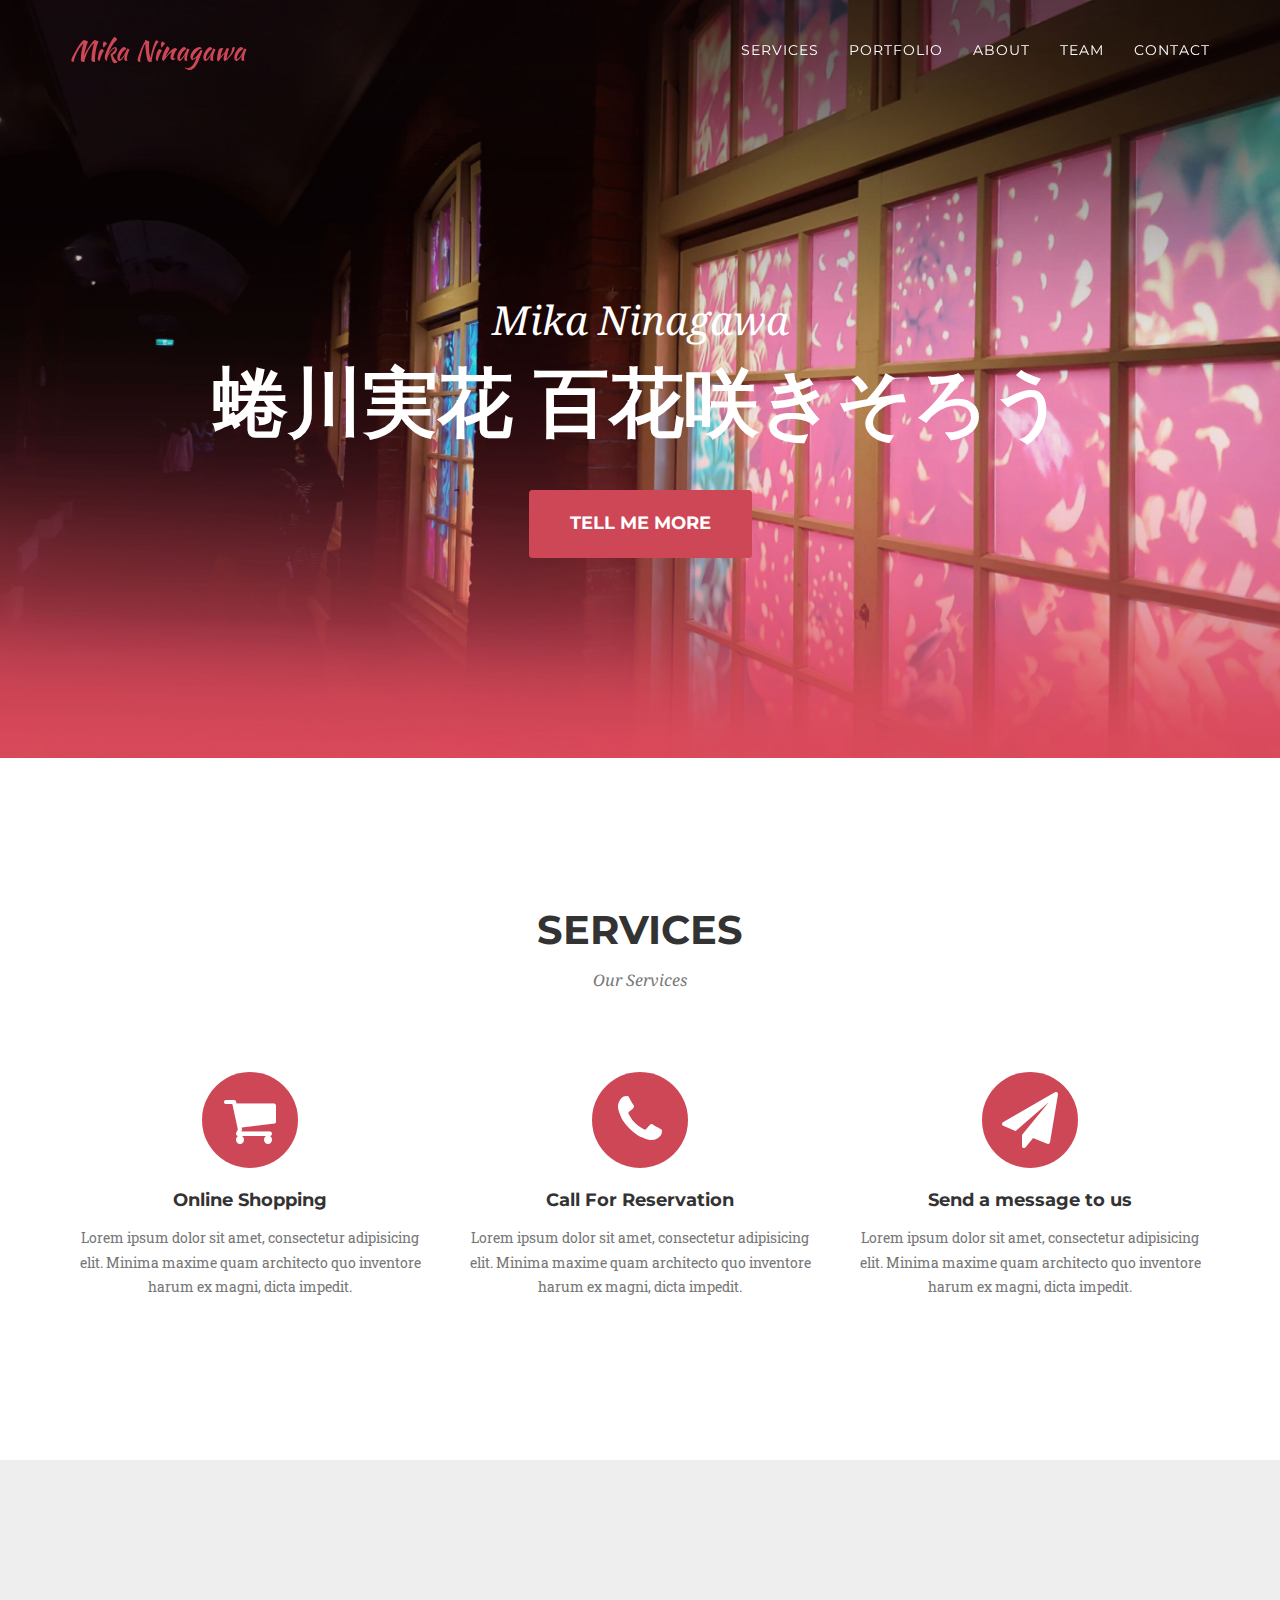
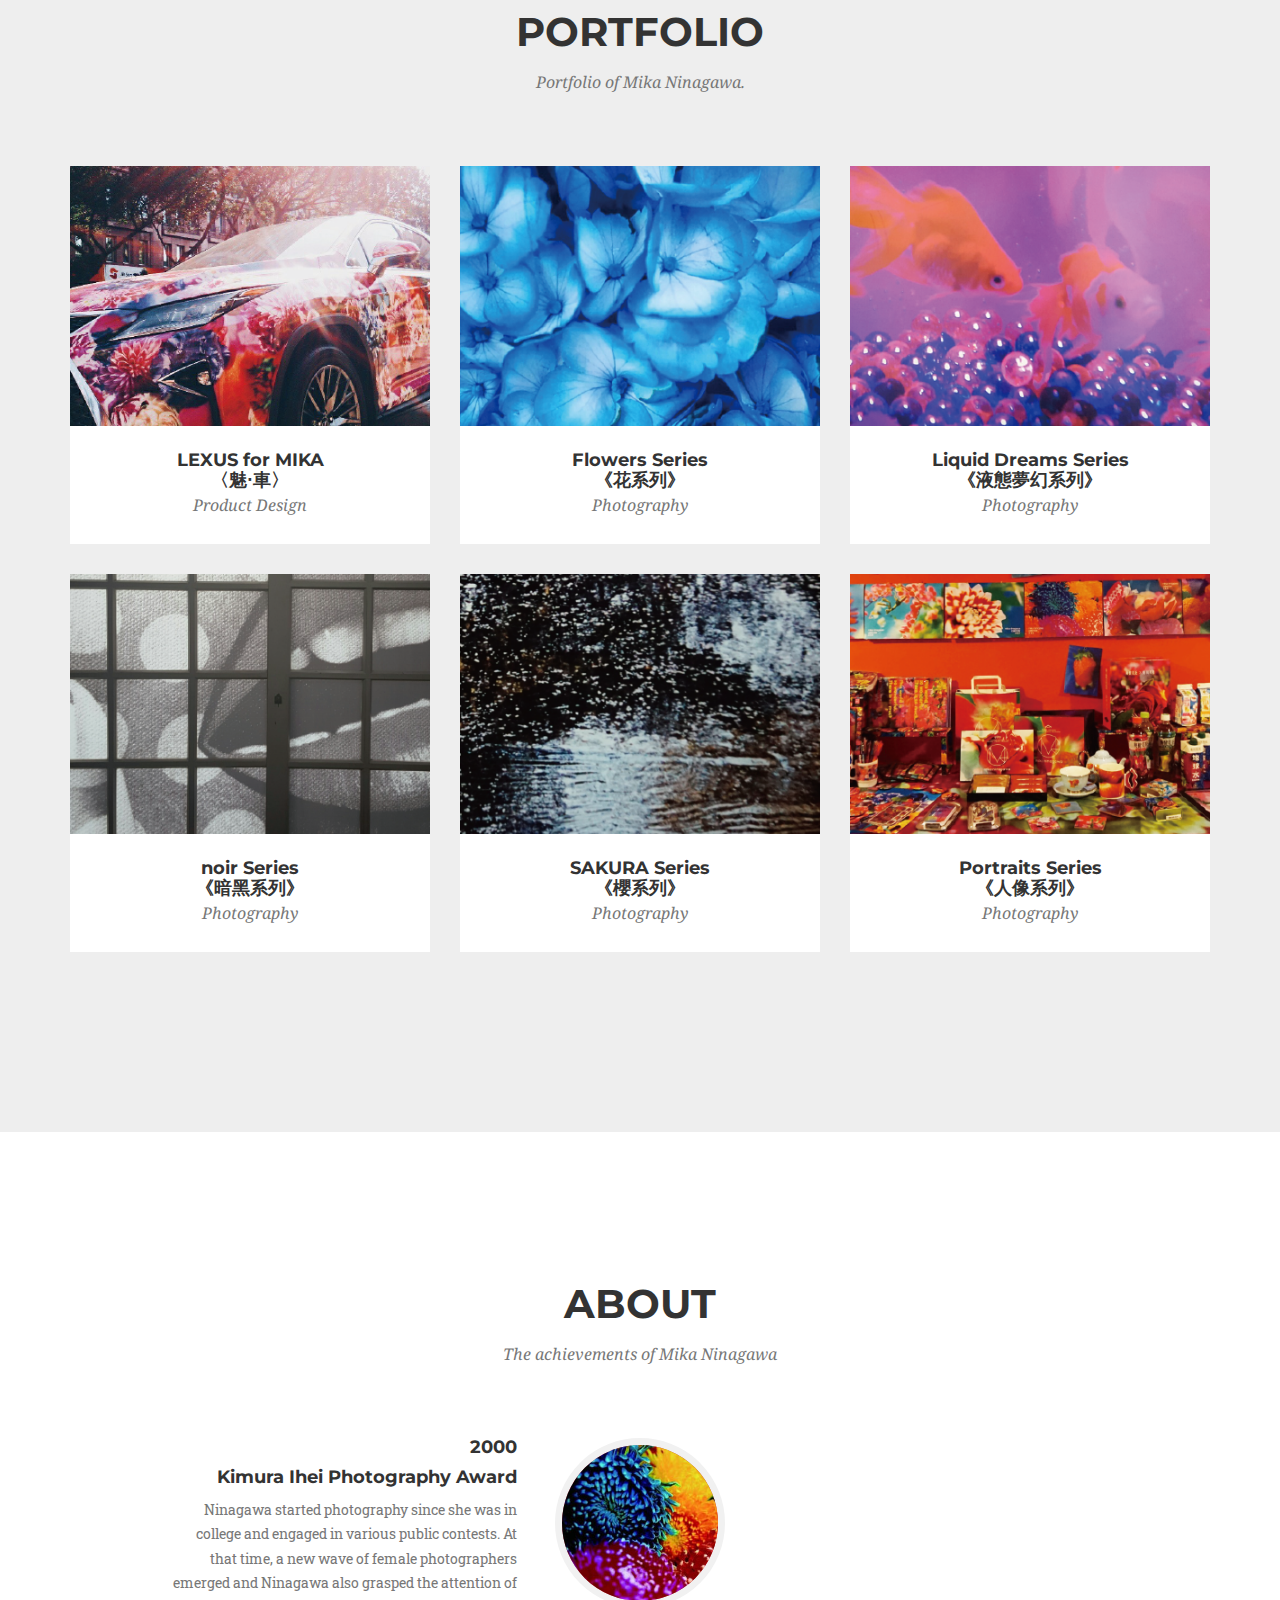
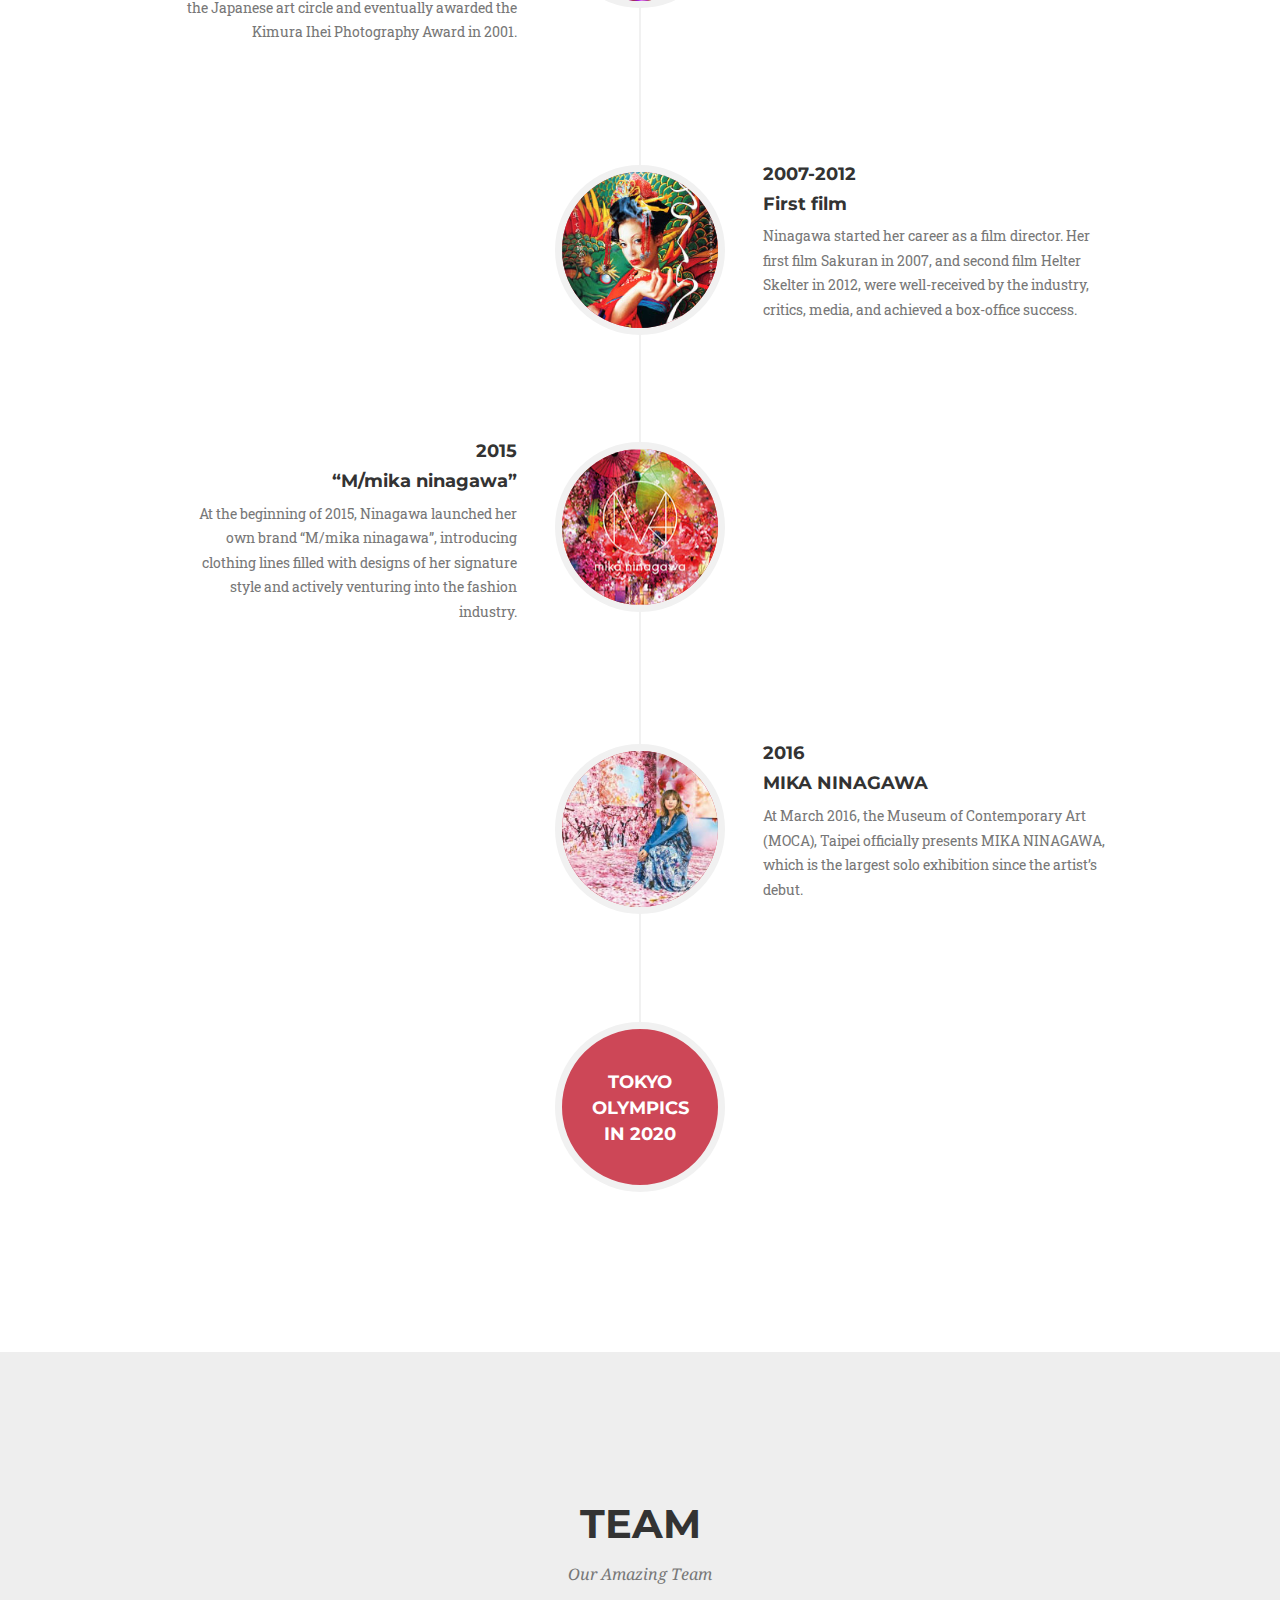
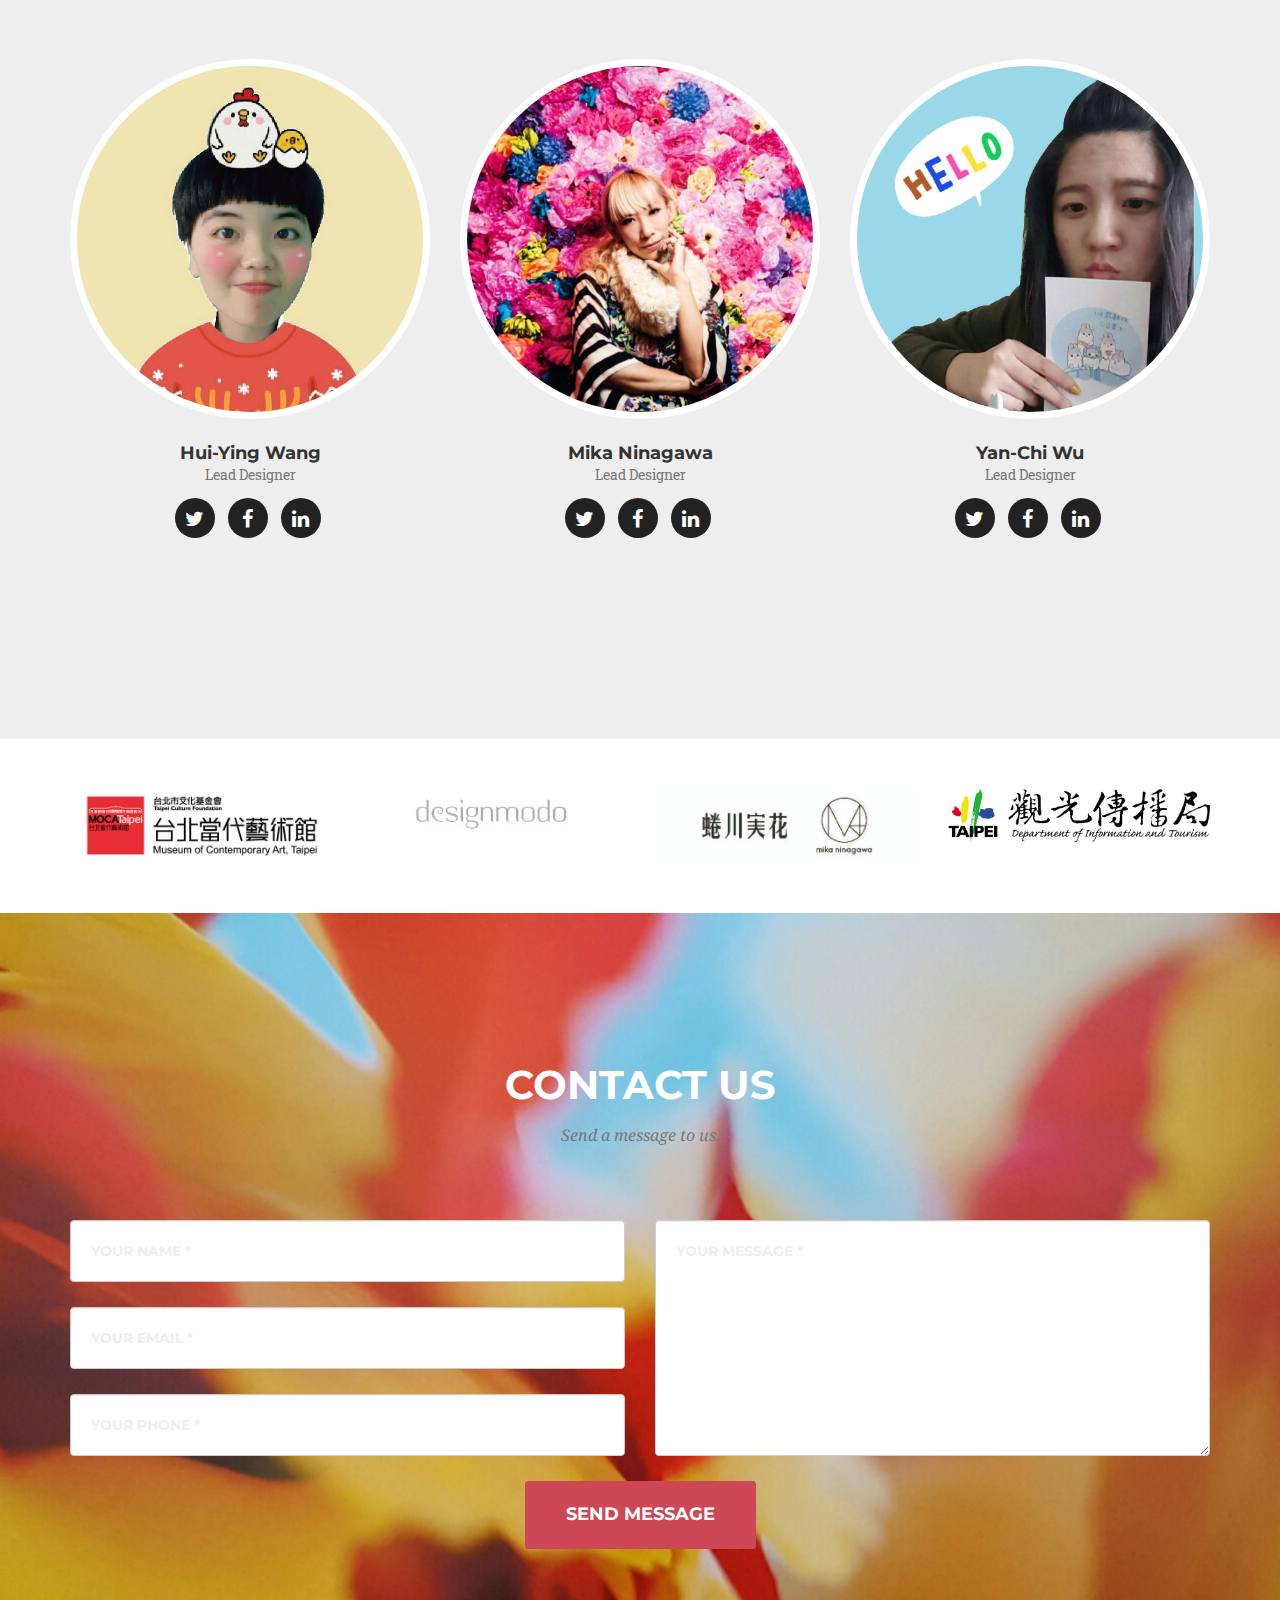
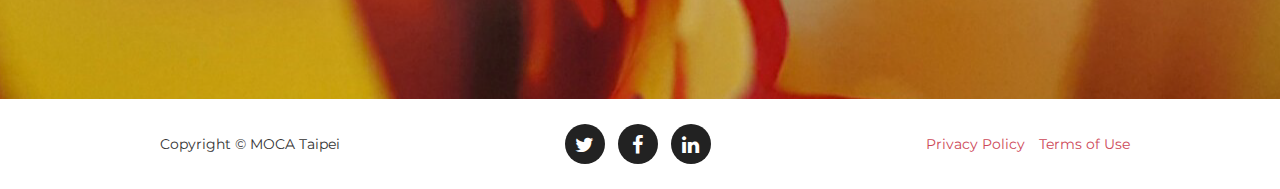
==== commit 6f68a2bc: "Add files via upload" ====
--- a/index.html
+++ b/index.html
@@ -1,31 +1,8 @@
 <!DOCTYPE html>
 <html lang="en">
-            <!-- google search --> 
-<script>
-  (function() {
-    var cx = '013734051018725640656:zdqpm63g4e8';
-    var gcse = document.createElement('script');
-    gcse.type = 'text/javascript';
-    gcse.async = true;
-    gcse.src = 'https://cse.google.com/cse.js?cx=' + cx;
-    var s = document.getElementsByTagName('script')[0];
-    s.parentNode.insertBefore(gcse, s);
-  })();
-</script>
-<gcse:search></gcse:search>
+
 <head>
 
-    
-    <script>
-  (function(i,s,o,g,r,a,m){i['GoogleAnalyticsObject']=r;i[r]=i[r]||function(){
-  (i[r].q=i[r].q||[]).push(arguments)},i[r].l=1*new Date();a=s.createElement(o),
-  m=s.getElementsByTagName(o)[0];a.async=1;a.src=g;m.parentNode.insertBefore(a,m)
-  })(window,document,'script','https://www.google-analytics.com/analytics.js','ga');
-
-  ga('create', 'UA-90214209-1', 'auto');
-  ga('send', 'pageview');
-
-</script>
     <meta charset="utf-8">
     <meta http-equiv="X-UA-Compatible" content="IE=edge">
     <meta name="viewport" content="width=device-width, initial-scale=1">
@@ -54,6 +31,18 @@
         <script src="https://oss.maxcdn.com/libs/respond.js/1.4.2/respond.min.js"></script>
     <![endif]-->
 <link rel="shortcut icon" href="./img/img_logo.png">
+<!-- Google Analytics-->
+<script>
+(function(i,s,o,g,r,a,m){i['GoogleAnalyticsObject']=r;i[r]=i[r]||function(){
+(i[r].q=i[r].q||[]).push(arguments)},i[r].l=1*new Date();a=s.createElement(o),
+m=s.getElementsByTagName(o)[0];a.async=1;a.src=g;m.parentNode.insertBefore(a,m)
+})(window,document,'script','https://www.google-analytics.com/analytics.js','ga');
+
+ga('create', 'UA-90214209-1', 'auto');
+ga('send', 'pageview');
+
+</script>
+
 </head>
 
 
@@ -69,12 +58,9 @@
                 </button>
                 <a class="navbar-brand page-scroll" href="#page-top">Mika Ninagawa</a>
             </div>
-            
+
             <!-- Collect the nav links, forms, and other content for toggling -->
             <div class="collapse navbar-collapse" id="bs-example-navbar-collapse-1">
-                
-                  
-                
                 <ul class="nav navbar-nav navbar-right">
                     <li class="hidden">
                         <a href="#page-top"></a>
@@ -103,7 +89,6 @@
 
     <!-- Header -->
     <header>
-
         <div class="container">
             <div class="intro-text">
                 <div class="intro-lead-in">Mika Ninagawa</div>
@@ -128,23 +113,23 @@
                         <i class="fa fa-circle fa-stack-2x text-primary"></i>
                         <i class="fa fa-shopping-cart fa-stack-1x fa-inverse"></i>
                     </span>
-                    <h4 class="service-heading">E-Commerce</h4>
+                    <h4 class="service-heading">Online Shopping</h4>
                     <p class="text-muted">Lorem ipsum dolor sit amet, consectetur adipisicing elit. Minima maxime quam architecto quo inventore harum ex magni, dicta impedit.</p>
                 </div>
                 <div class="col-md-4">
                     <span class="fa-stack fa-4x">
                         <i class="fa fa-circle fa-stack-2x text-primary"></i>
-                        <i class="fa fa-laptop fa-stack-1x fa-inverse"></i>
+                        <i class="fa fa-phone fa-stack-1x fa-inverse"></i>
                     </span>
-                    <h4 class="service-heading">Responsive Design</h4>
+                    <h4 class="service-heading">Call For Reservation</h4>
                     <p class="text-muted">Lorem ipsum dolor sit amet, consectetur adipisicing elit. Minima maxime quam architecto quo inventore harum ex magni, dicta impedit.</p>
                 </div>
                 <div class="col-md-4">
                     <span class="fa-stack fa-4x">
                         <i class="fa fa-circle fa-stack-2x text-primary"></i>
-                        <i class="fa fa-lock fa-stack-1x fa-inverse"></i>
+                        <i class="fa fa-send fa-stack-1x fa-inverse"></i>
                     </span>
-                    <h4 class="service-heading">Web Security</h4>
+                    <h4 class="service-heading">Send a message to us</h4>
                     <p class="text-muted">Lorem ipsum dolor sit amet, consectetur adipisicing elit. Minima maxime quam architecto quo inventore harum ex magni, dicta impedit.</p>
                 </div>
             </div>
@@ -231,8 +216,8 @@
                         <img src="img/portfolio/escape.png" class="img-responsive" alt="">
                     </a>
                     <div class="portfolio-caption">
-                        <h4>PLANT A TREE Series</h4>
-                        <h4>《種一棵樹系列》</h4>
+                        <h4>SAKURA Series</h4>
+                        <h4>《櫻系列》</h4>
                         <p class="text-muted">Photography</p>
                     </div>
                 </div>
@@ -246,8 +231,8 @@
                         <img src="img/portfolio/dreams.png" class="img-responsive" alt="">
                     </a>
                     <div class="portfolio-caption">
-                        <h4>TAKE OVER THE WORLD</h4>
-                        <h4> 〈征服世界〉</h4>
+                        <h4>Portraits Series</h4>
+                        <h4>《人像系列》</h4>
                         <p class="text-muted">Photography</p>
                     </div>
                 </div>
@@ -434,7 +419,7 @@
             <div class="row">
                 <div class="col-lg-12 text-center">
                     <h2 class="section-heading">Contact Us</h2>
-                    <h3 class="section-subheading text-muted">Sent a message to us.</h3>
+                    <h3 class="section-subheading text-muted">Send a message to us.</h3>
                 </div>
             </div>
             <div class="row">
@@ -635,11 +620,11 @@
                         <div class="col-lg-8 col-lg-offset-2">
                             <div class="modal-body">
                                 <!-- Project Details Go Here -->
-                                <h2>PLANT A TREE Series</h2>
-                                  <h2>《種一棵樹系列》</h2>
+                                <h2>SAKURA Series</h2>
+                                  <h2><a href="./SAKURA Series/SAKURA.html">《櫻系列》</a></h2>
 
                                 <img class="img-responsive img-centered" src="img/portfolio/escape-preview.png" alt="">
-                                <p>This series was photographed at Meguro River(one of the most famous places to see cherry blossoms in Tokyo) in the spring of 2010, and was later included in the photography book, PLANT A TREE, published in 2011. Ninagawa spent hours documenting the falling moments of the cherry blossoms. The flying cherry blossoms in the images resemble falling snow on the river, and the dark, placid background revealed a vast, desolate and infinite blurriness. The intuitive and direct images of nature epitomize and preserve the moments, feelings and memories of the artist at that time. This series is no mere “sakura fubuki” (a flurry of falling cherry blossoms) captured at the end of the flowering season, but image of the mind that bears the extreme sorrowfulness of the day and the moment.</p>
+                                <p>The walls and floor of R108 are entirely covered with digitally printed wallpaper of cherry blossoms. Among them are the two main pink walls, on which the full blossoms almost cover the sky completely, emphasizing exuberant life and visual richness. The other two walls are white cherry blossoms and the blue sky, displaying a harmonious dialogue between heaven and earth. Nearly ten close-up images of cherry blossoms in high resolution are selected from thousands of Ninagawa’s works photographed during the week after the 311 Great East Japan Earthquake in 2011. According to the artist, “Japanese people love to see cherry blossoms; however, no one was in the mood for that during those days after the earthquake.” Contrarily, as an artist, Ninagawa felt a particularly strong urge to photograph the cherry blossoms. She said, “I could not bring myself to forget the cherry blossoms in full bloom. The magnificence of the cherry blossom sea really made one forget to breathe and was unforgettable! During that week, I took 2500 photos of cherry blossoms. I photographed like crazy, as if I wanted to remember something… Japan was so beautiful that I would take this work as a fresh start, and live earnestly the new life that we started again.” This series presents not only the beauty of cherry blossoms but also their perseverance and strength, which would comfort the injured minds.</p>
                                 <button type="button" class="btn btn-primary" data-dismiss="modal"><i class="fa fa-times"></i> Close Project</button>
                             </div>
                         </div>
@@ -664,11 +649,11 @@
                         <div class="col-lg-8 col-lg-offset-2">
                             <div class="modal-body">
                                 <!-- Project Details Go Here -->
-                                <h2>TAKE OVER THE WORLD</h2>
-                                  <h2>〈征服世界〉</h2>
+                                <h2>Portraits Series</h2>
+                                <h2><a href="./Portraits Series/Portraits.html">《人像系列》</a></h2>
 
                                 <img class="img-responsive img-centered" src="img/portfolio/dreams-preview.png" alt="">
-                                <p>Ever since the beginning of her artistic career, Ninagawa has been actively introducing merchandise related to her artworks. Despite critics’ criticism and the risk of rapid downfall of herself and her artistic work due to being overly consumed by the market, she has still chosen to be part of it. At a very early stage, she has already realized that the world is made of all kinds of human desires. Therefore, she has not avoided introducing her works into the public market. In her own words, “I want to enable people to have easy access to ‘real artworks’ in life.” In her opinion, expensive art market is constructed by a few elite consumers and assessment of specific people. For her, from as small as a pen to as large as an airplane, as long as she could reach consumers and get to understand the vast public’s desires, she would not hesitate to allow herself to be part of it and gain recognition from it. Because of such belief, it is no wonder that she says, “my dream is to take over the world.”</p>
+                                <p>Ninagawa’s portrait series is known for its vivid, strong style and colors. However, what really matters is not the subject’s gorgeous appearance or charming costume or make-up. Instead, through the construction of characters, costume, and setting along with the orchestration of light, shadow and colors, Ninagawa captures the essence of people’s true personality and charisma then elevates it to the most prominent point. In her own words, “I simply prepare a theatrical stage and add a little bit of interpretation. Through this wildly imaginative theater of illusion, the original quality of the subject is brought out, enabling a complete release of his or her charm without being sycophantic.”</p>
                                 <button type="button" class="btn btn-primary" data-dismiss="modal"><i class="fa fa-times"></i> Close Project</button>
                             </div>
                         </div>
@@ -693,7 +678,21 @@
 
     <!-- Theme JavaScript -->
     <script src="js/agency.min.js"></script>
-
+    <!-- google search -->
+  <div class="goole">
+  <script>
+  (function() {
+  var cx = '013734051018725640656:zdqpm63g4e8';
+  var gcse = document.createElement('script');
+  gcse.type = 'text/javascript';
+  gcse.async = true;
+  gcse.src = 'https://cse.google.com/cse.js?cx=' + cx;
+  var s = document.getElementsByTagName('script')[0];
+  s.parentNode.insertBefore(gcse, s);
+  })();
+  </script>
+  <gcse:search></gcse:search>
+  </div>
 </body>
 
 </html>
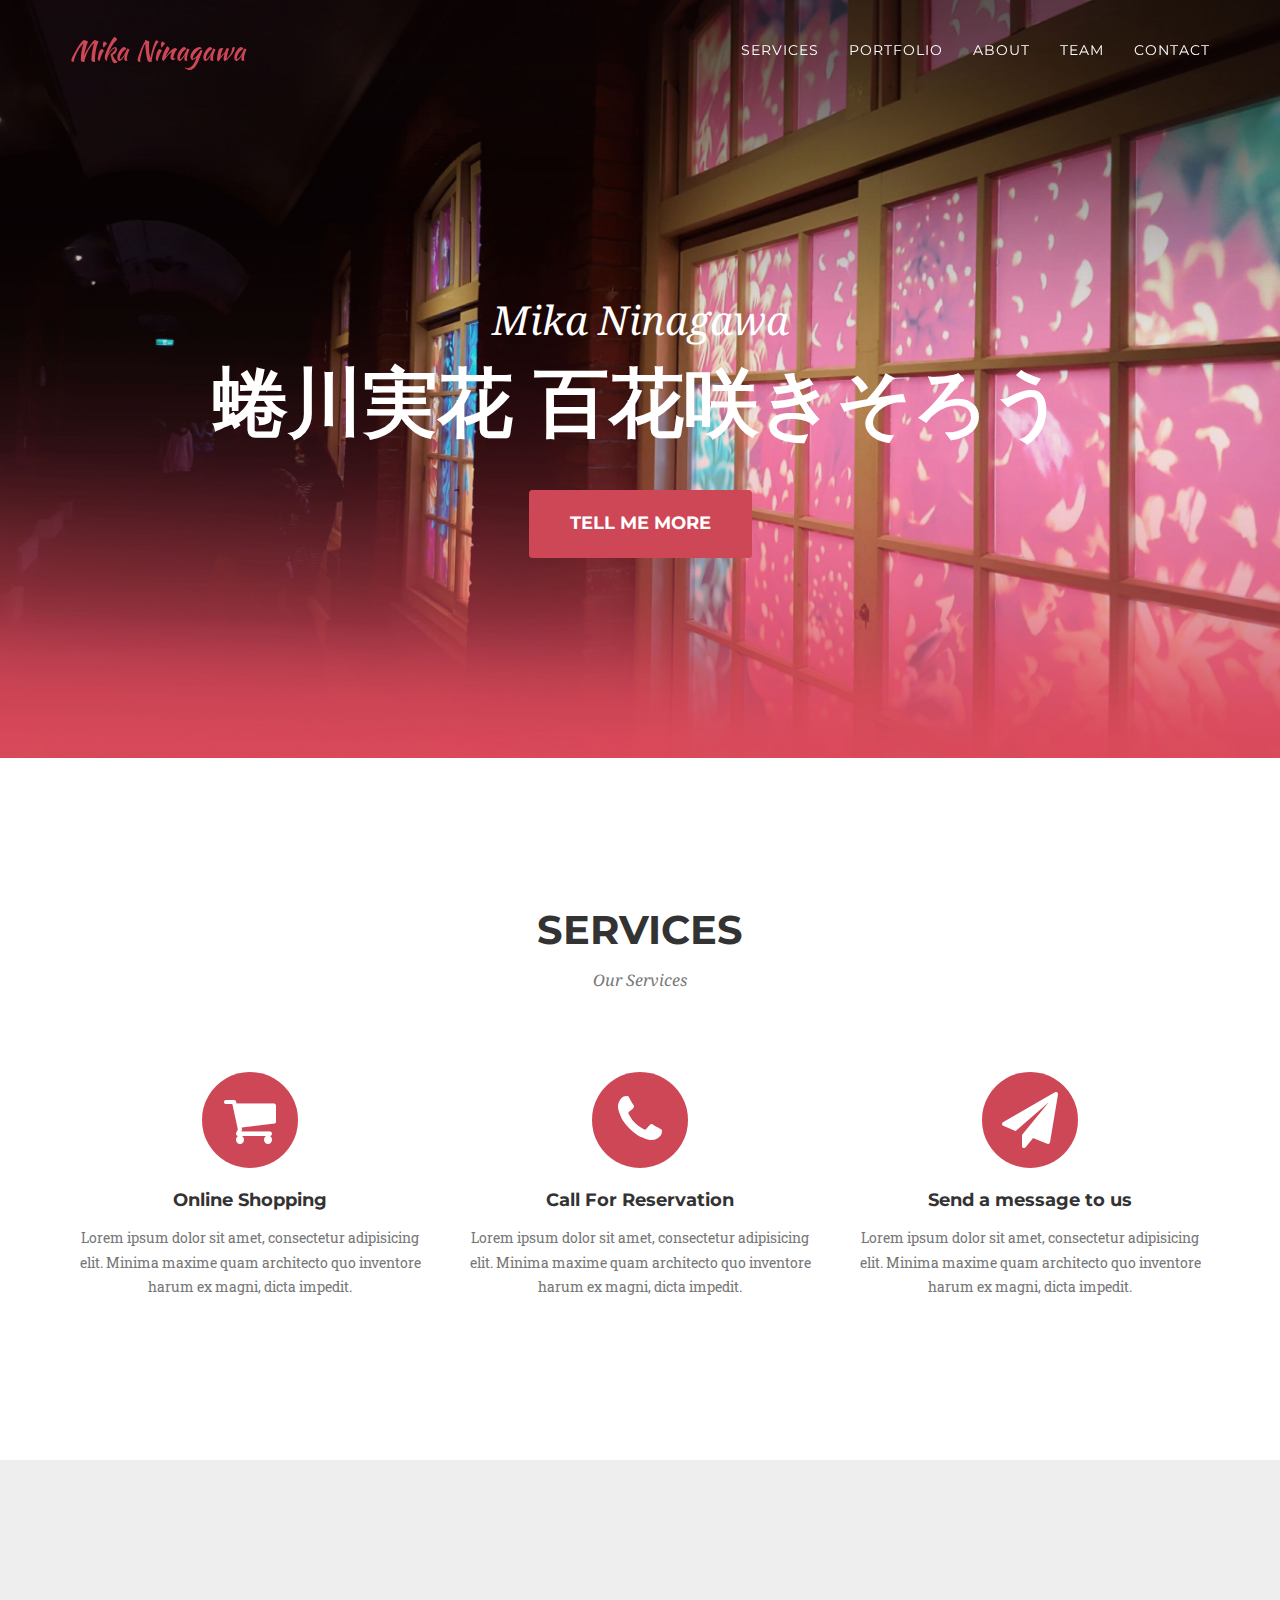
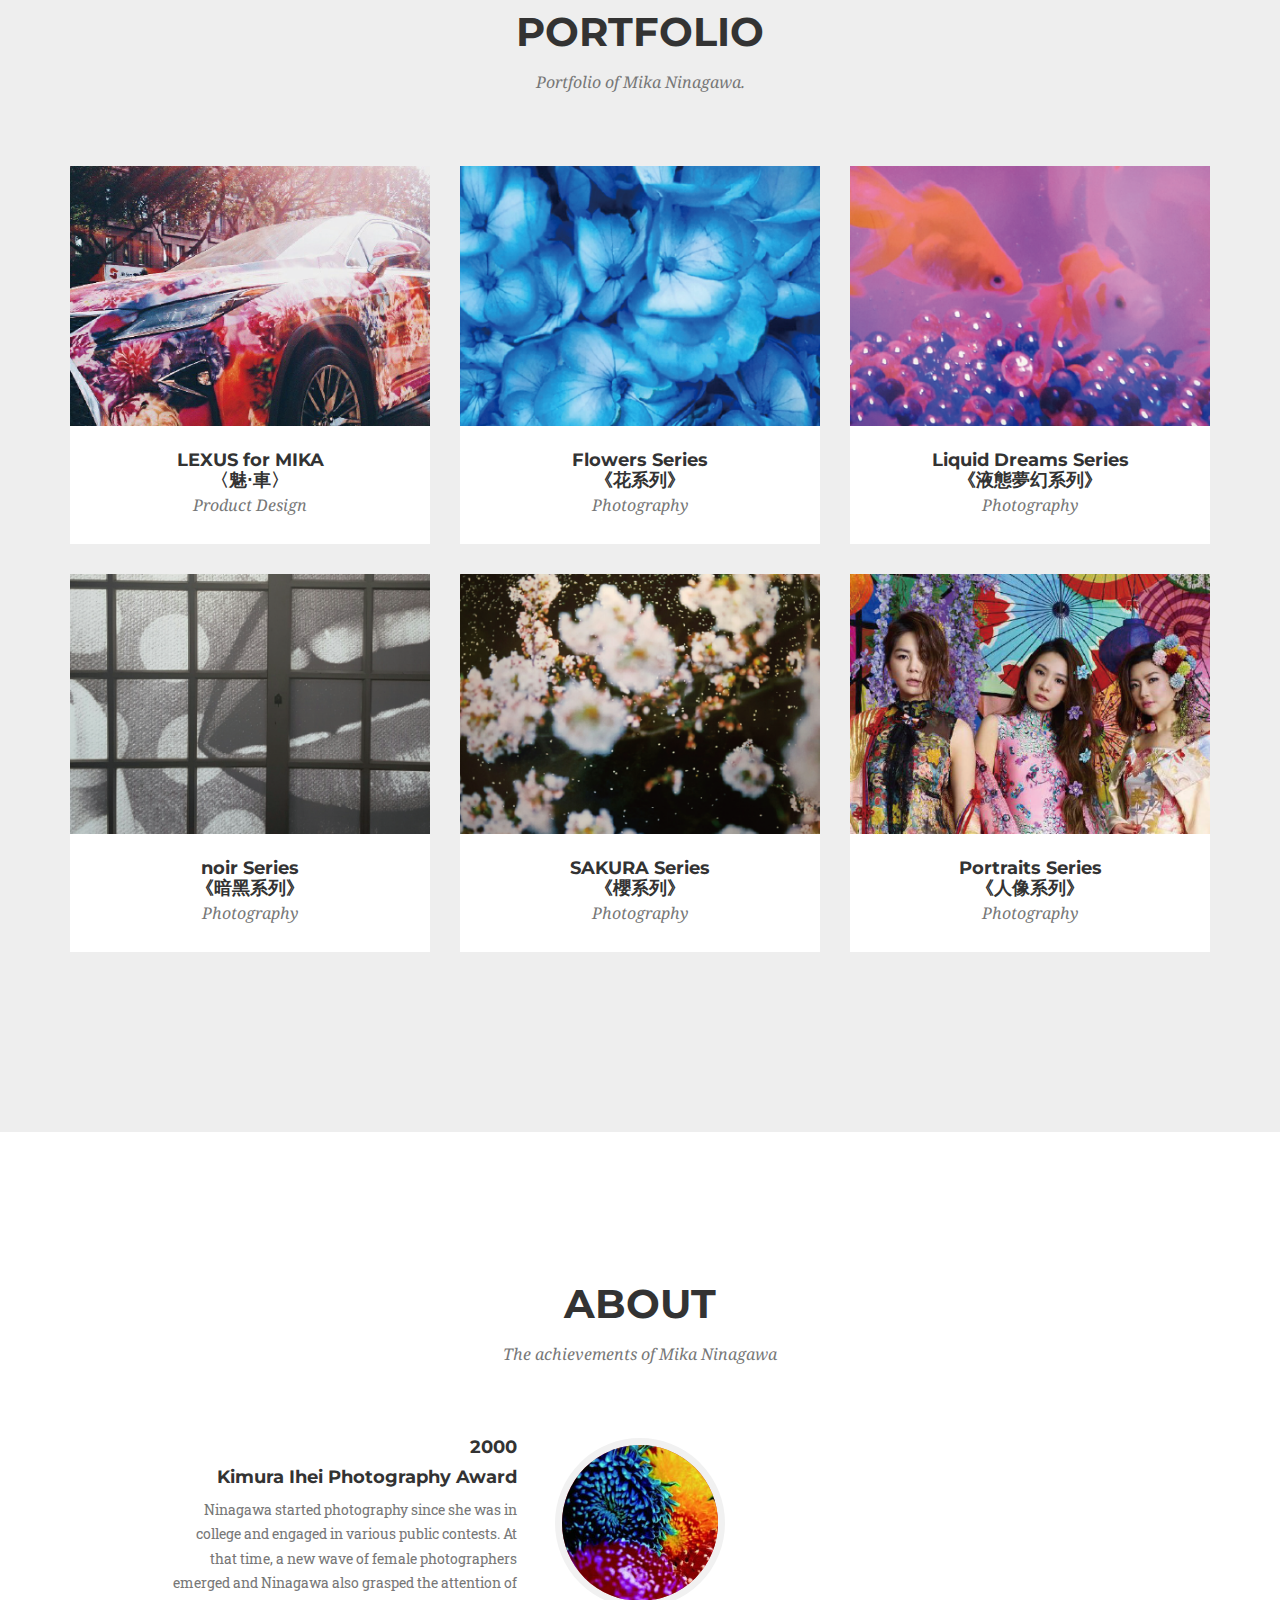
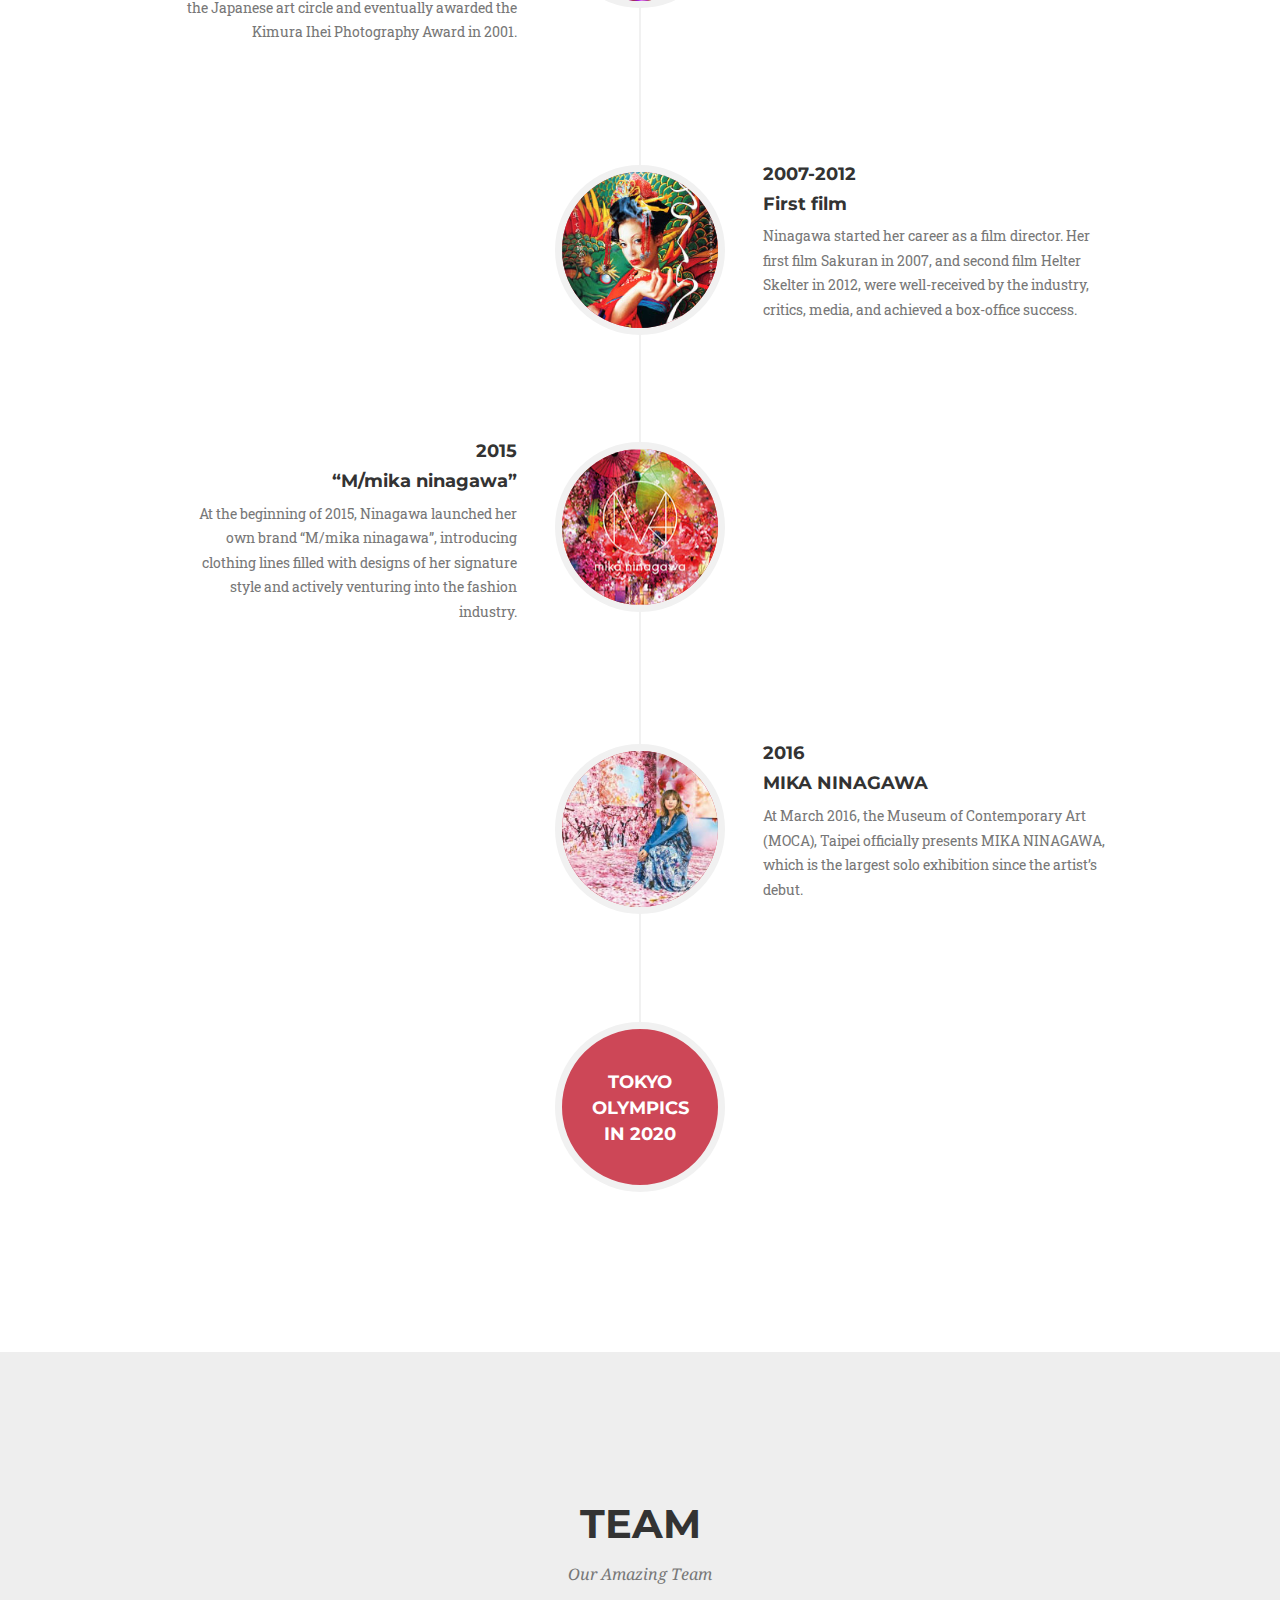
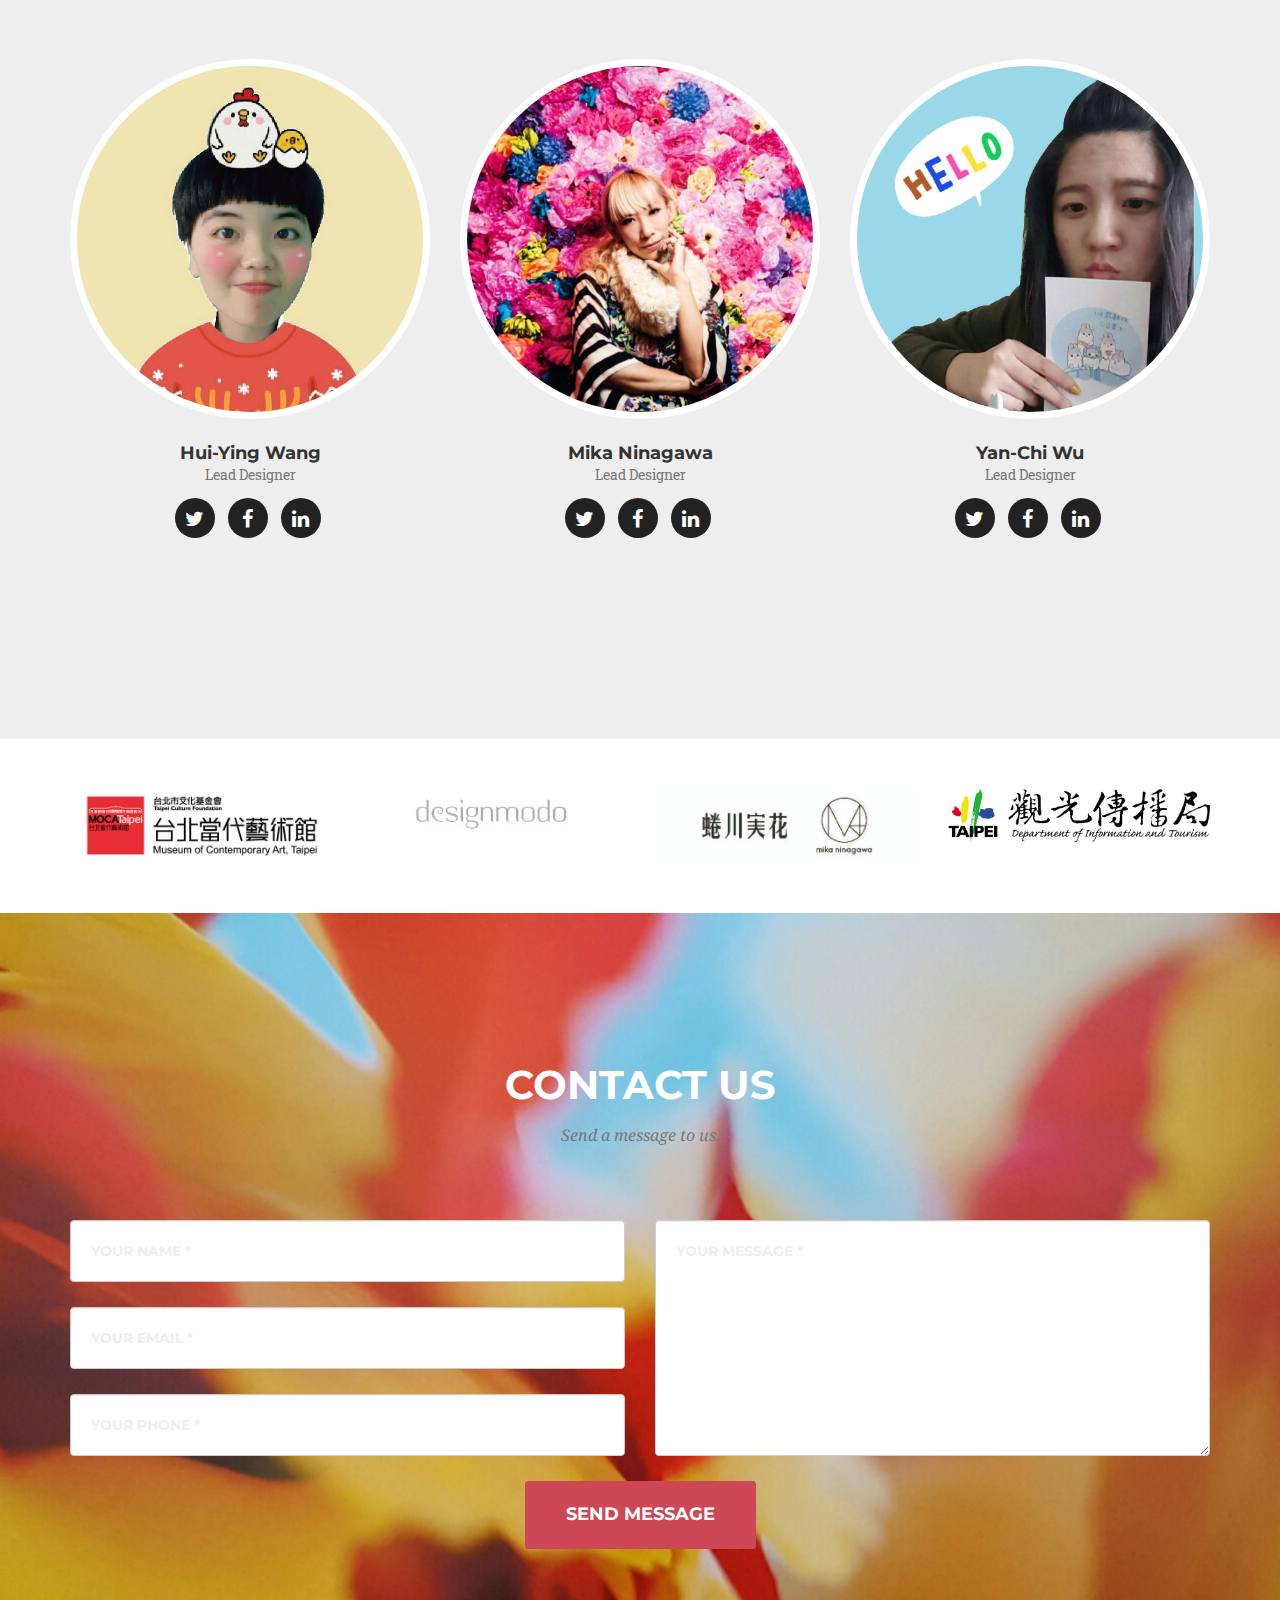
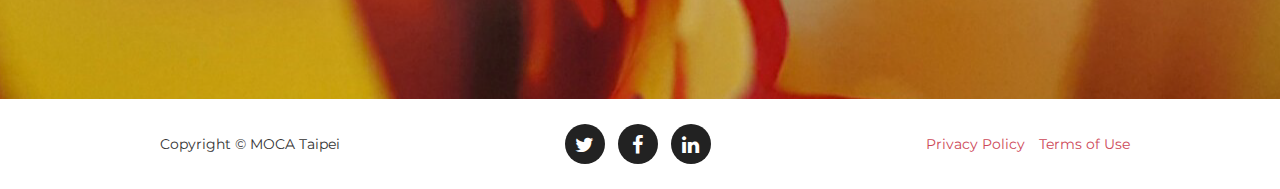
==== commit 5a41ed8e: "Update index.html" ====
--- a/index.html
+++ b/index.html
@@ -563,7 +563,7 @@
                             <div class="modal-body">
                                 <!-- Project Details Go Here -->
                                 <h2>Liquid Dreams Series</h2>
-                                <h2><a href="./Liquid Dreams Series/dream.html">《液態夢幻系列》</a></</h2>
+                                <h2><a href="./Series/dream.html">《液態夢幻系列》</a></</h2>
 
                                 <img class="img-responsive img-centered" src="img/portfolio/treehouse-preview.png" alt="">
                                 <p>R106 exhibits photographs of goldfish from Liquid Dreams. Goldfish is a mutation bred from Prussian carp (*note). For human appreciation, people continuously cross-breed and transform goldfish for more beautiful and unique appearance, which also causes goldfish’s abnormal development in cells and in lives. Goldfish’s existence is aesthetically designed and framed by human beings.They swim in their own happiness all day long in ornamental fish tanks without any privacy. Ninagawa presents her perspective towards this long breeding culture and its extended consequences without showing any affirmation or judgment. As a matter of fact, human being’s lives are also framed in such contradictory way. Ninagawa hopes to remind her audience to reflect upon their truest, most original and natural selves and standpoints while appreciating the manipulated physical beauty and existence of these goldfish. For the artist, even though the photographs present something tangible and specific, they could also be extended to a kind of exploration of values and phenomena in human life.</p>
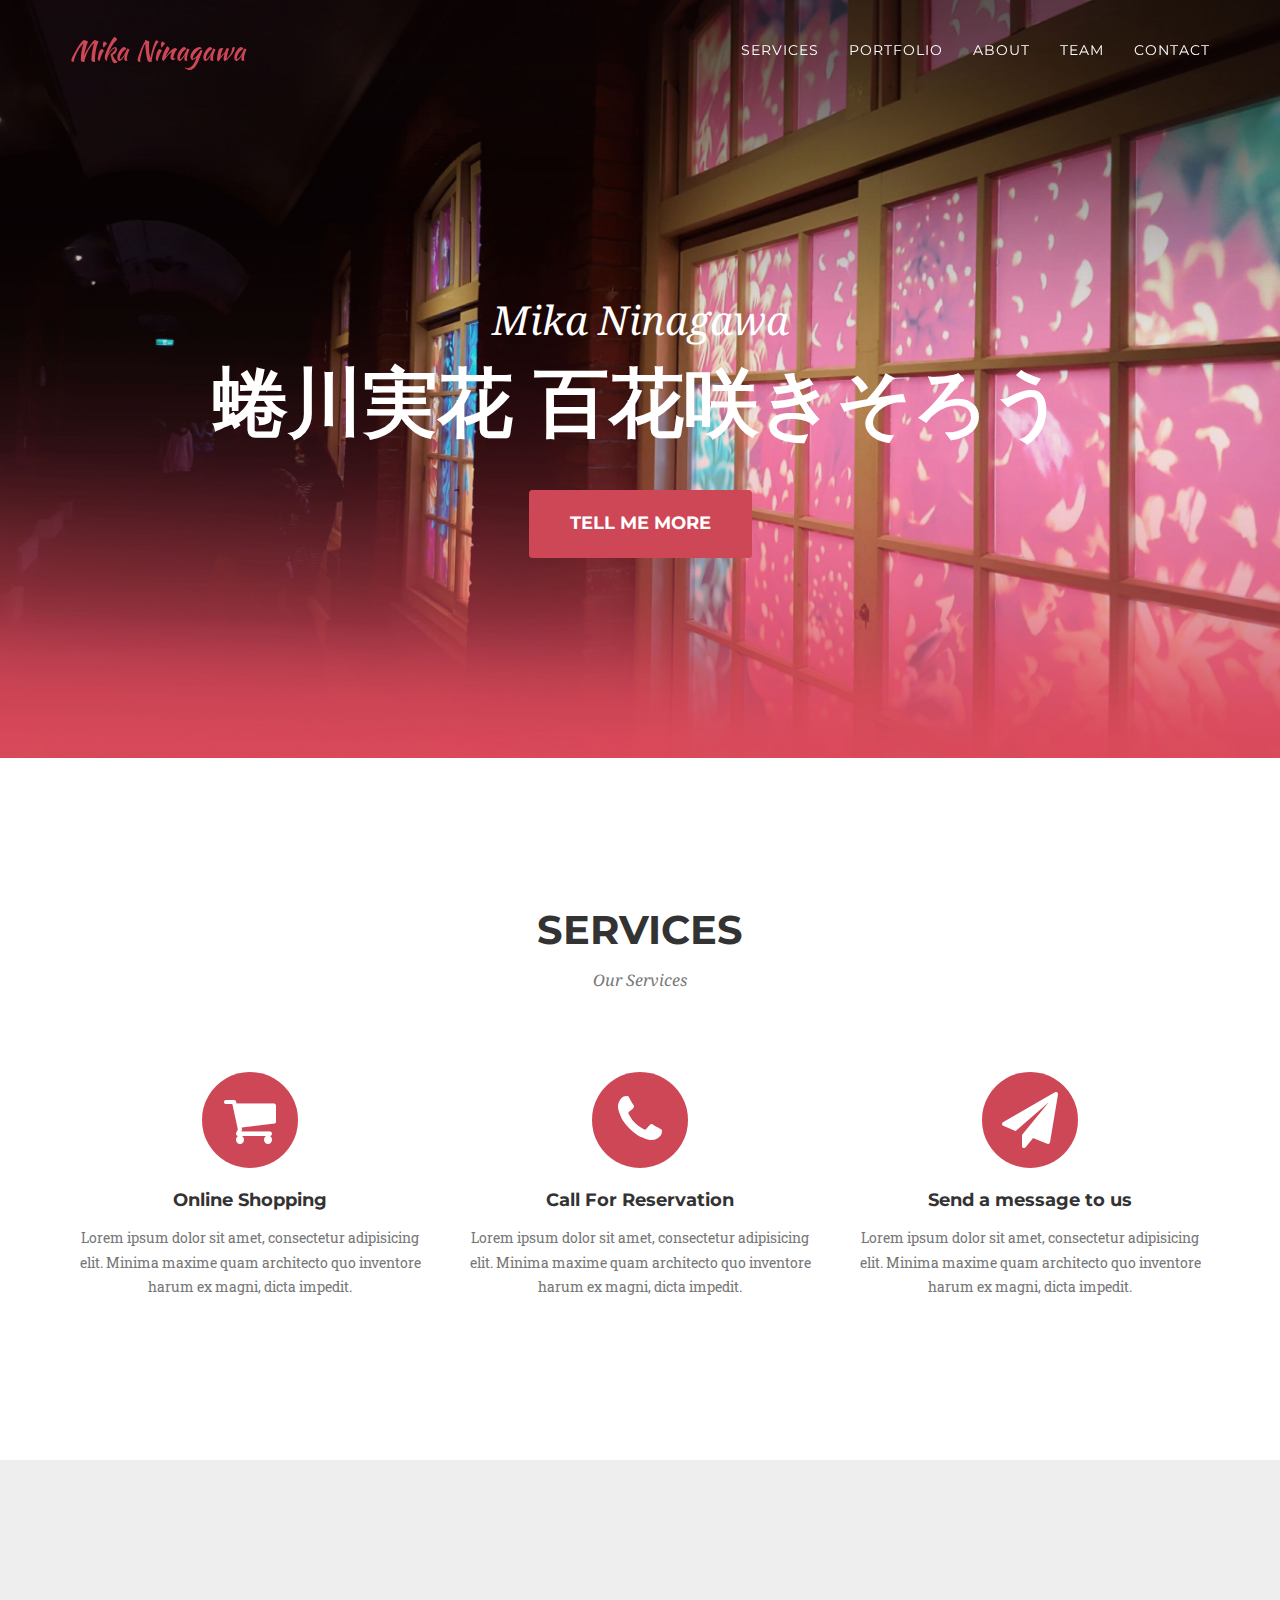
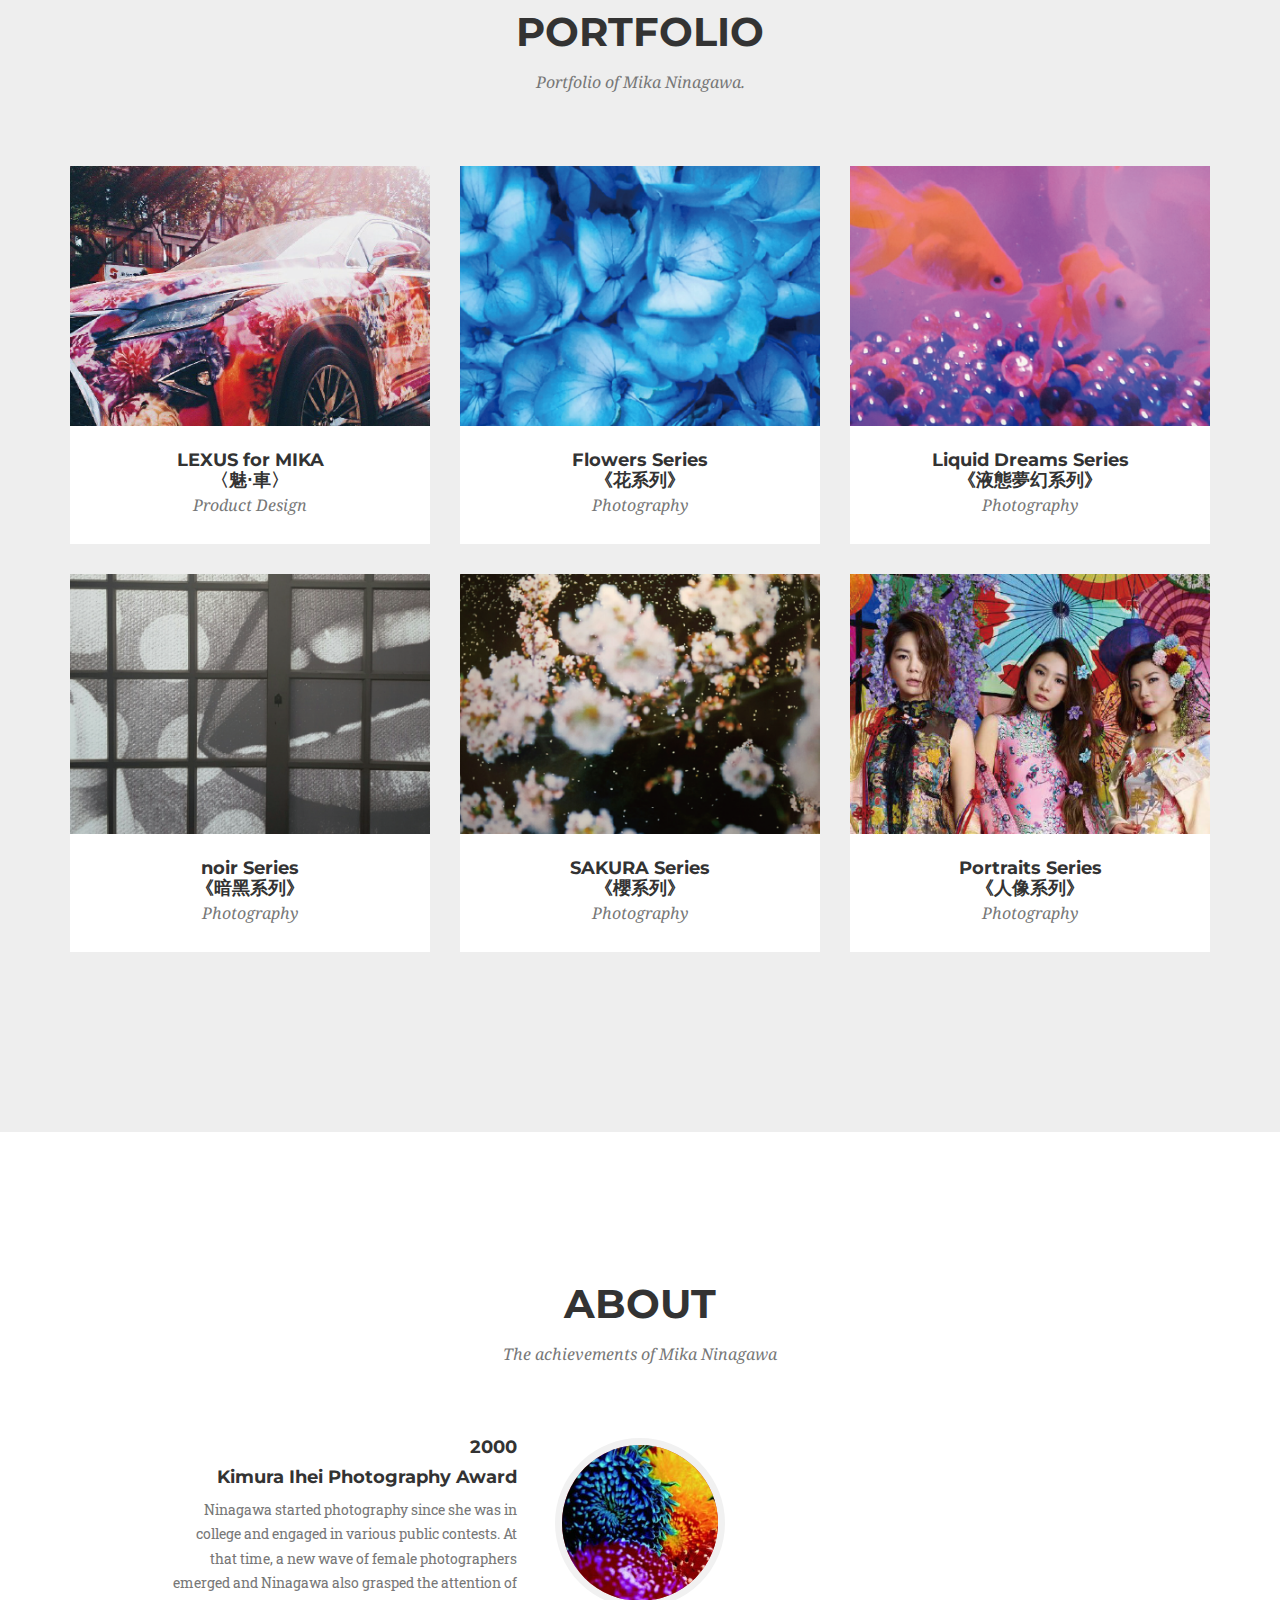
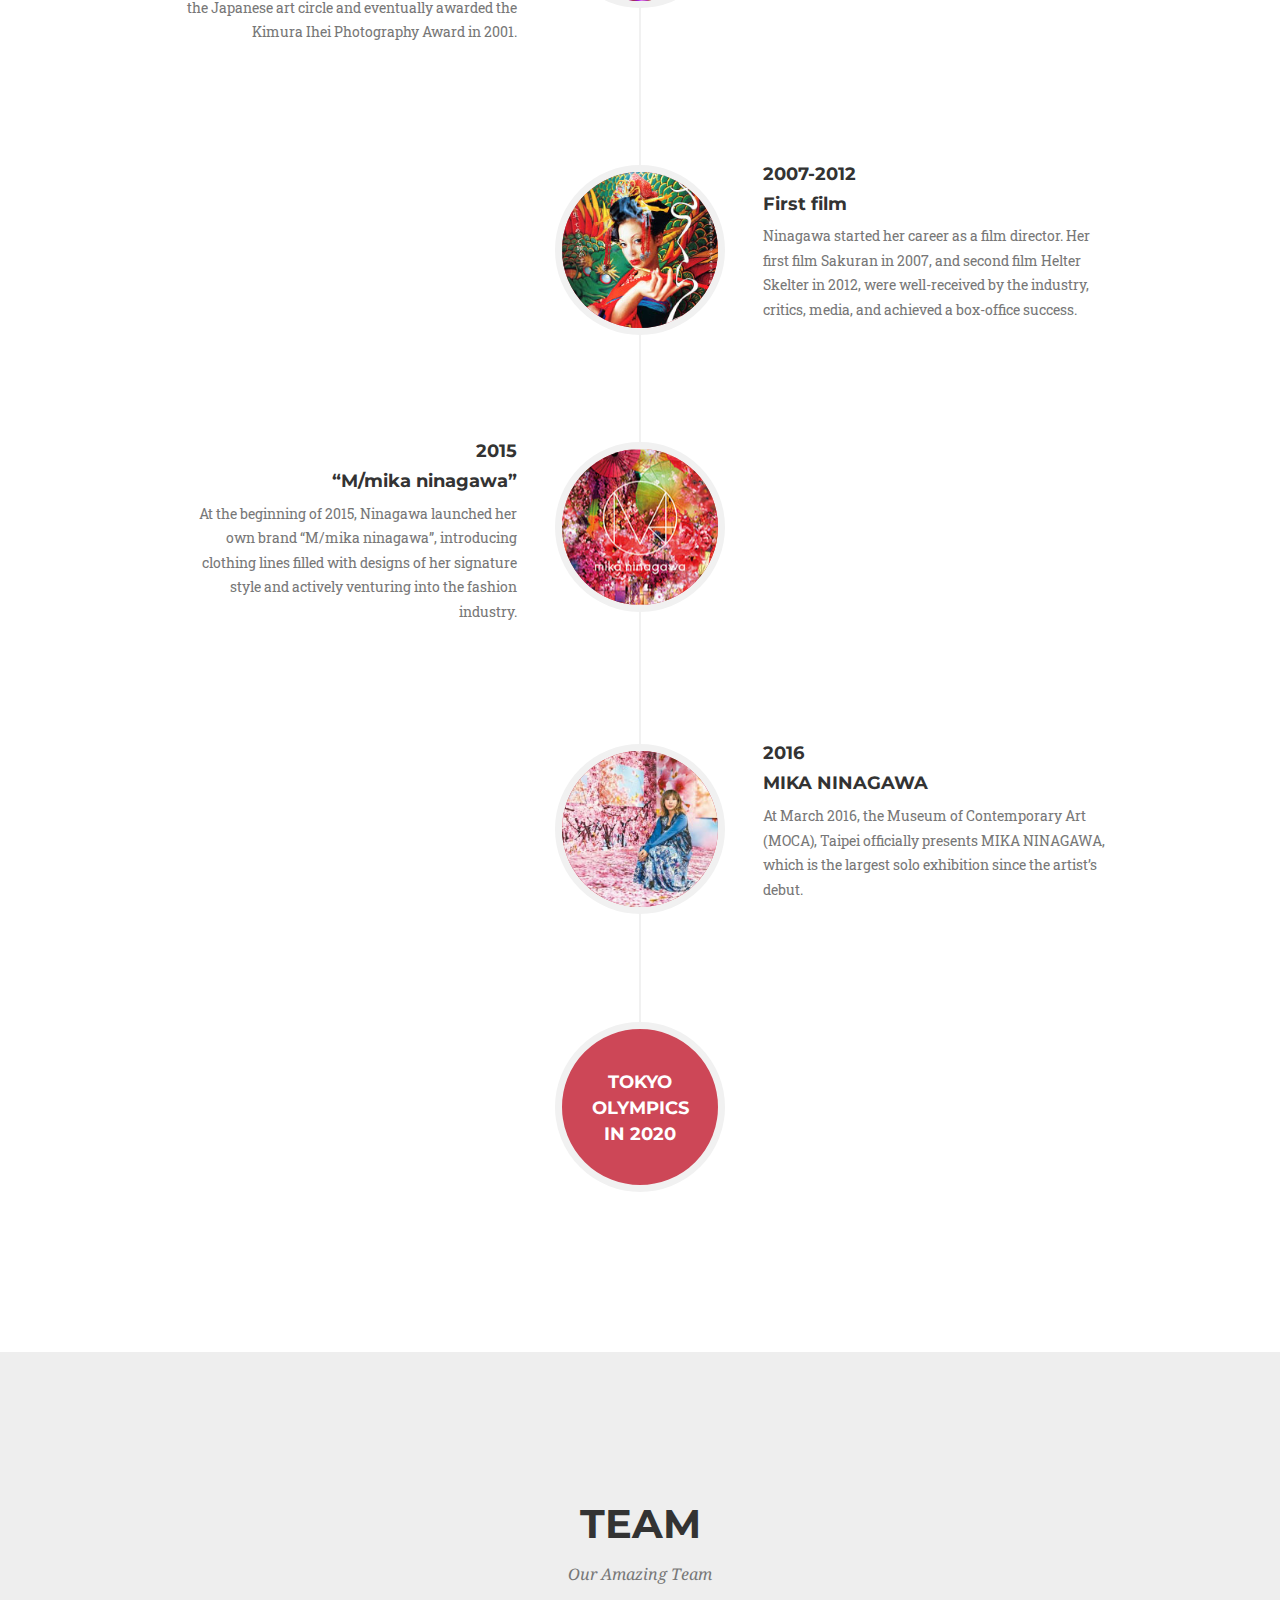
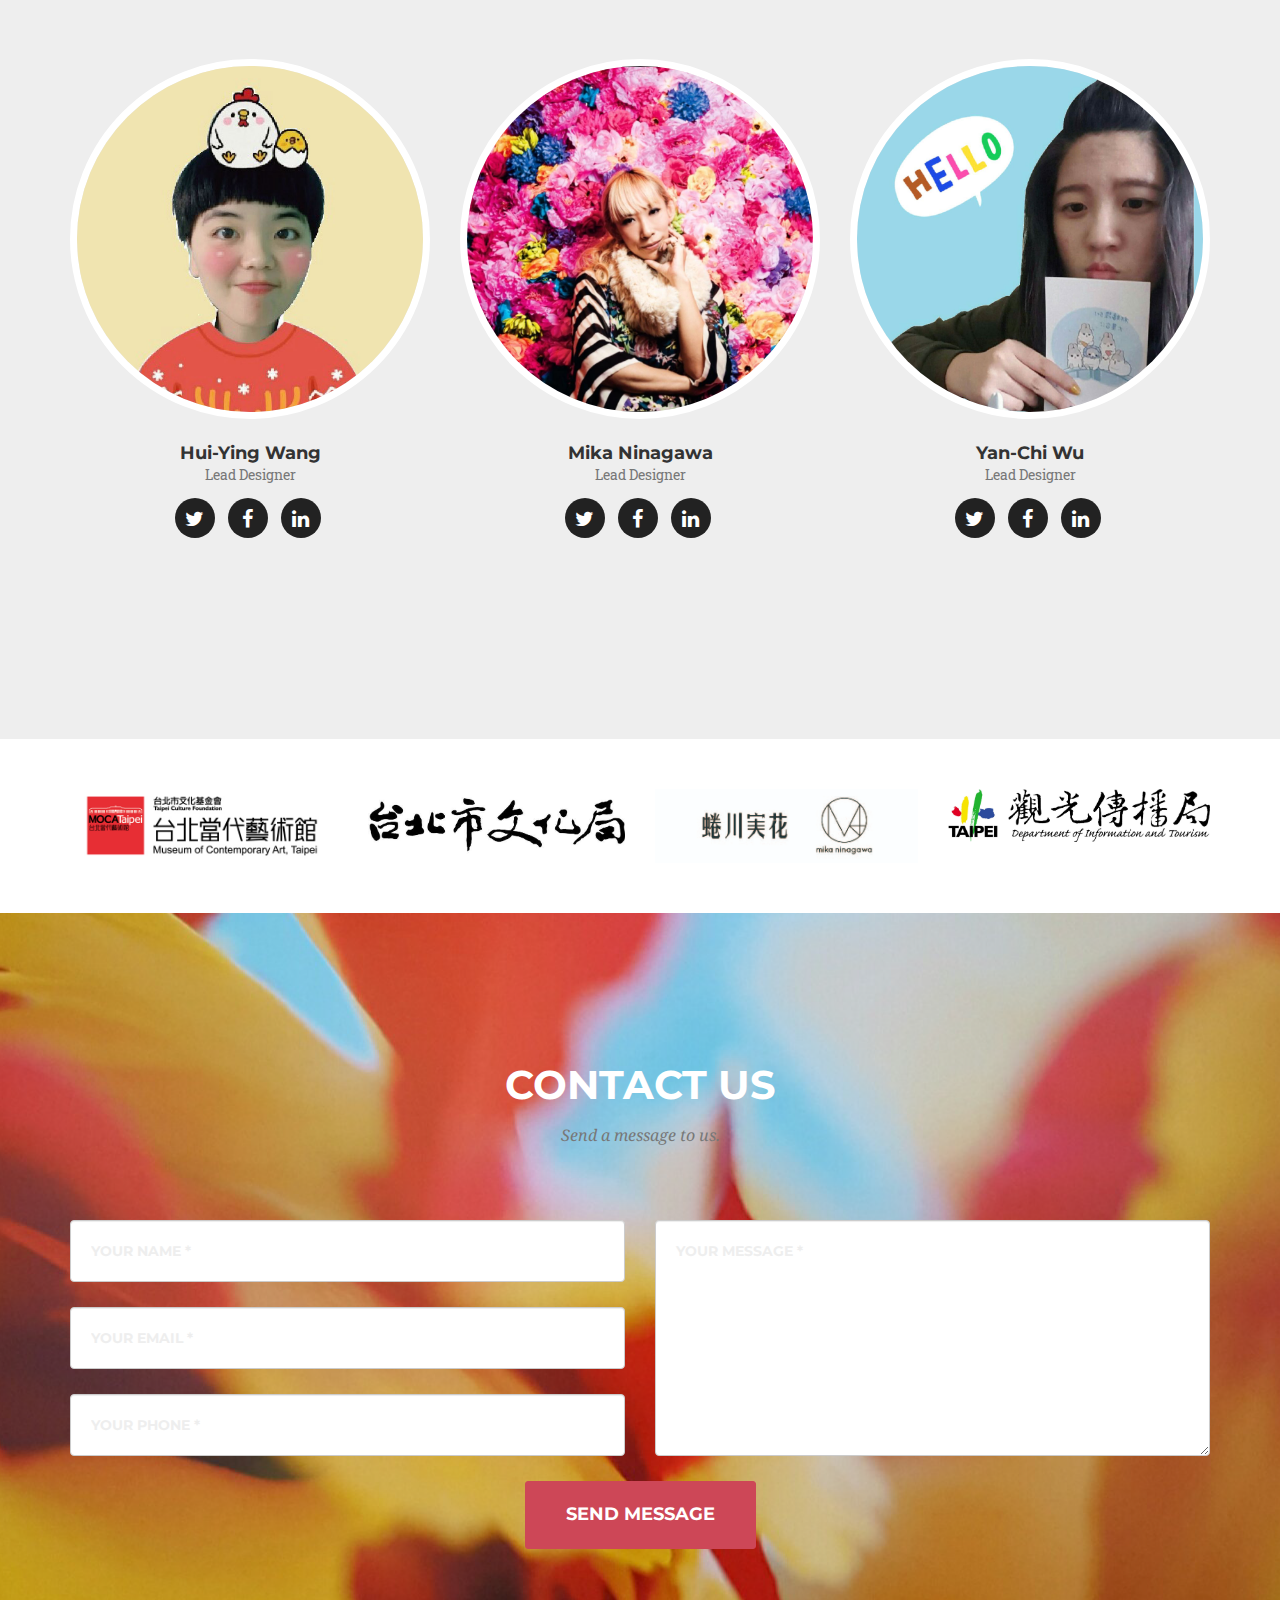
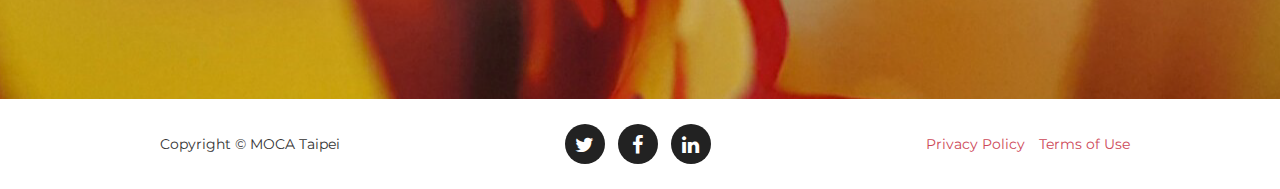
==== commit c8d0094d: "Add files via upload" ====
--- a/index.html
+++ b/index.html
@@ -396,7 +396,7 @@
                 </div>
                 <div class="col-md-3 col-sm-6">
                     <a href="#">
-                        <img src="img/logos/designmodo.jpg" class="img-responsive img-centered" alt="">
+                        <img src="img/logos/designmodo.JPG" class="img-responsive img-centered" alt="">
                     </a>
                 </div>
                 <div class="col-md-3 col-sm-6">
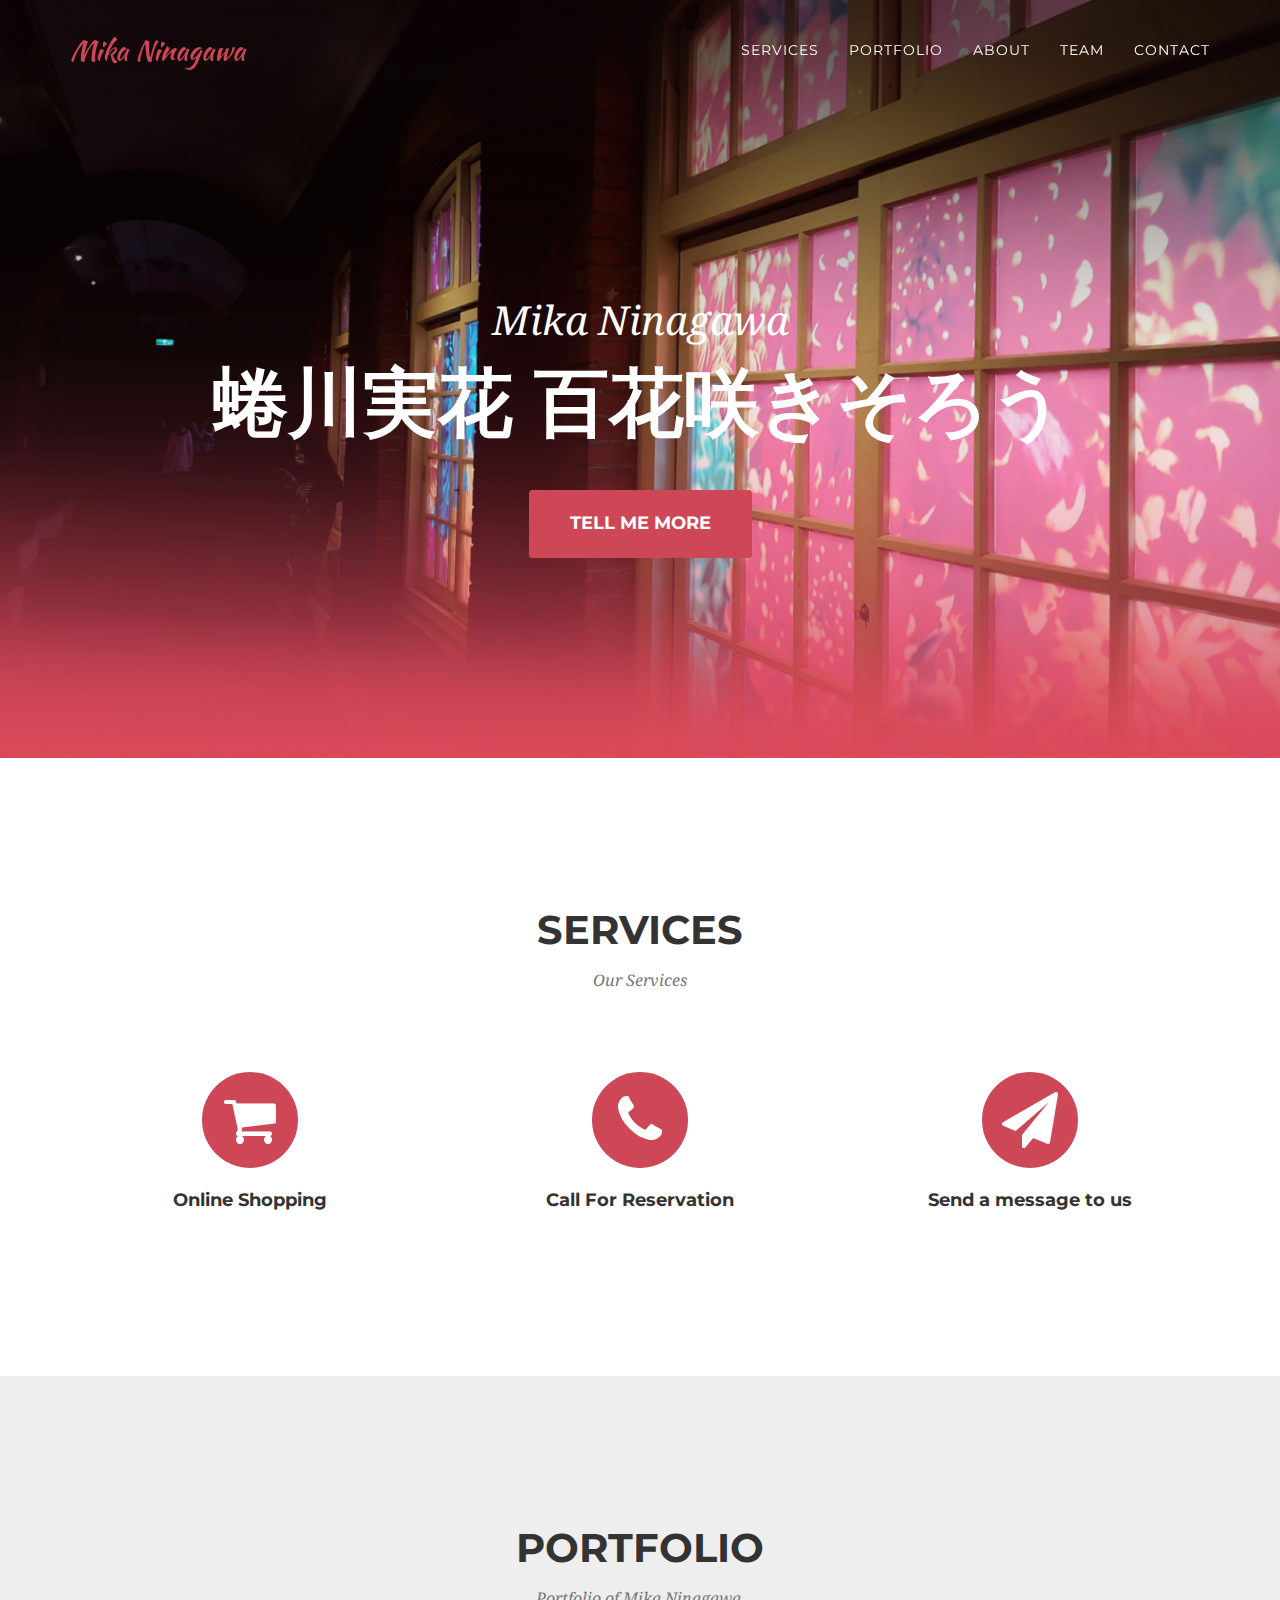
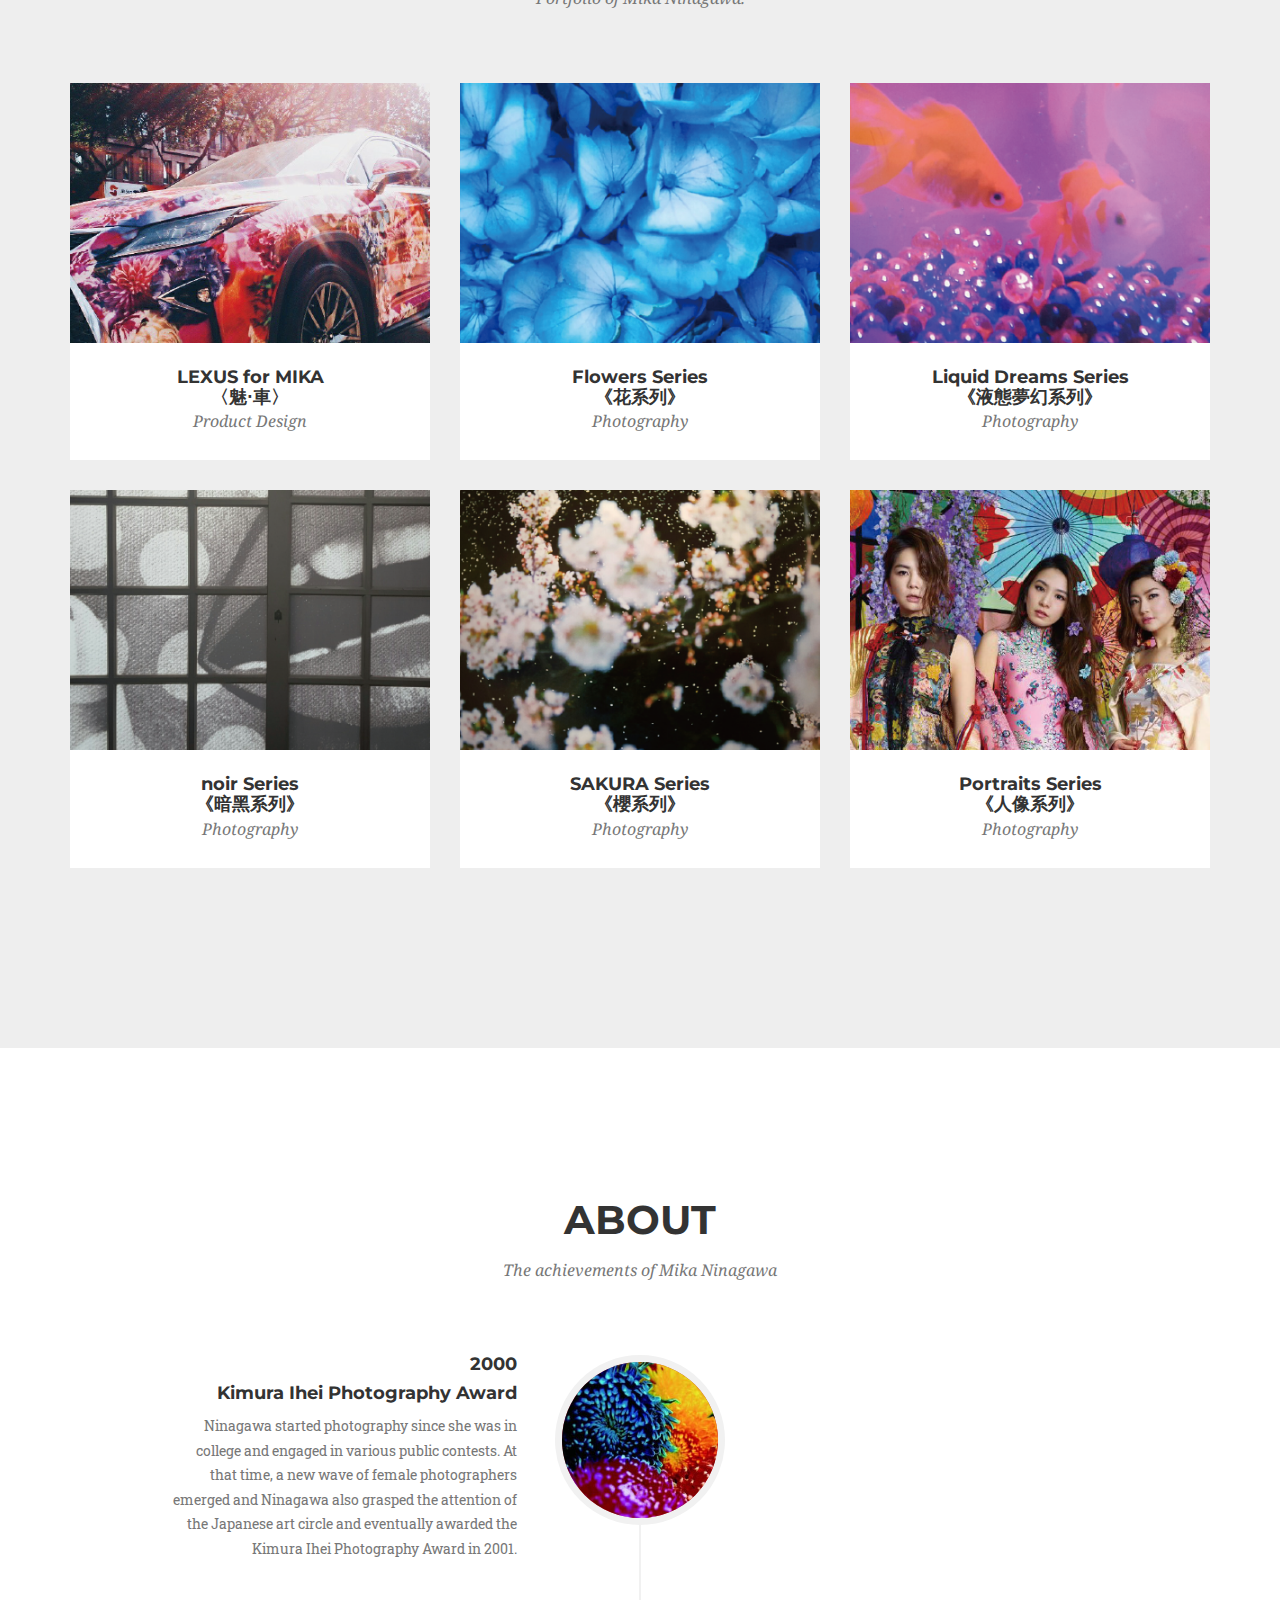
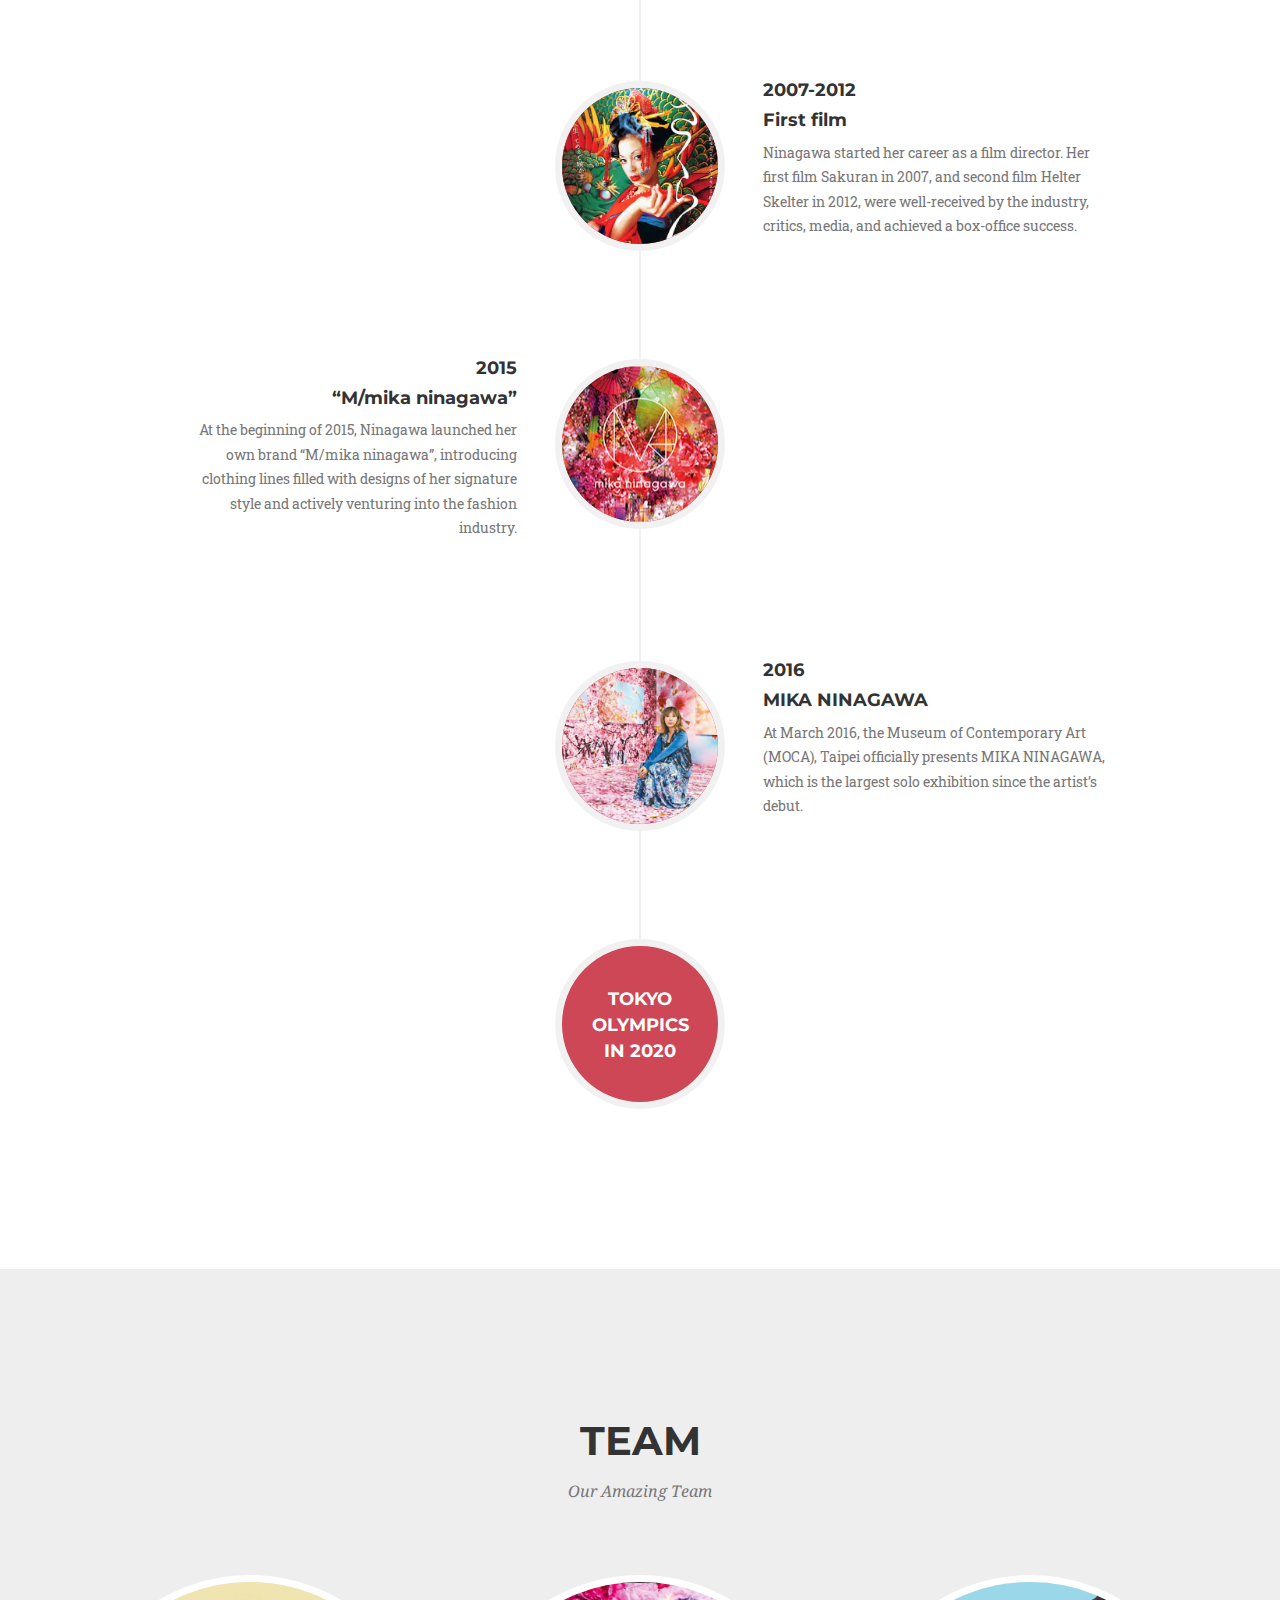
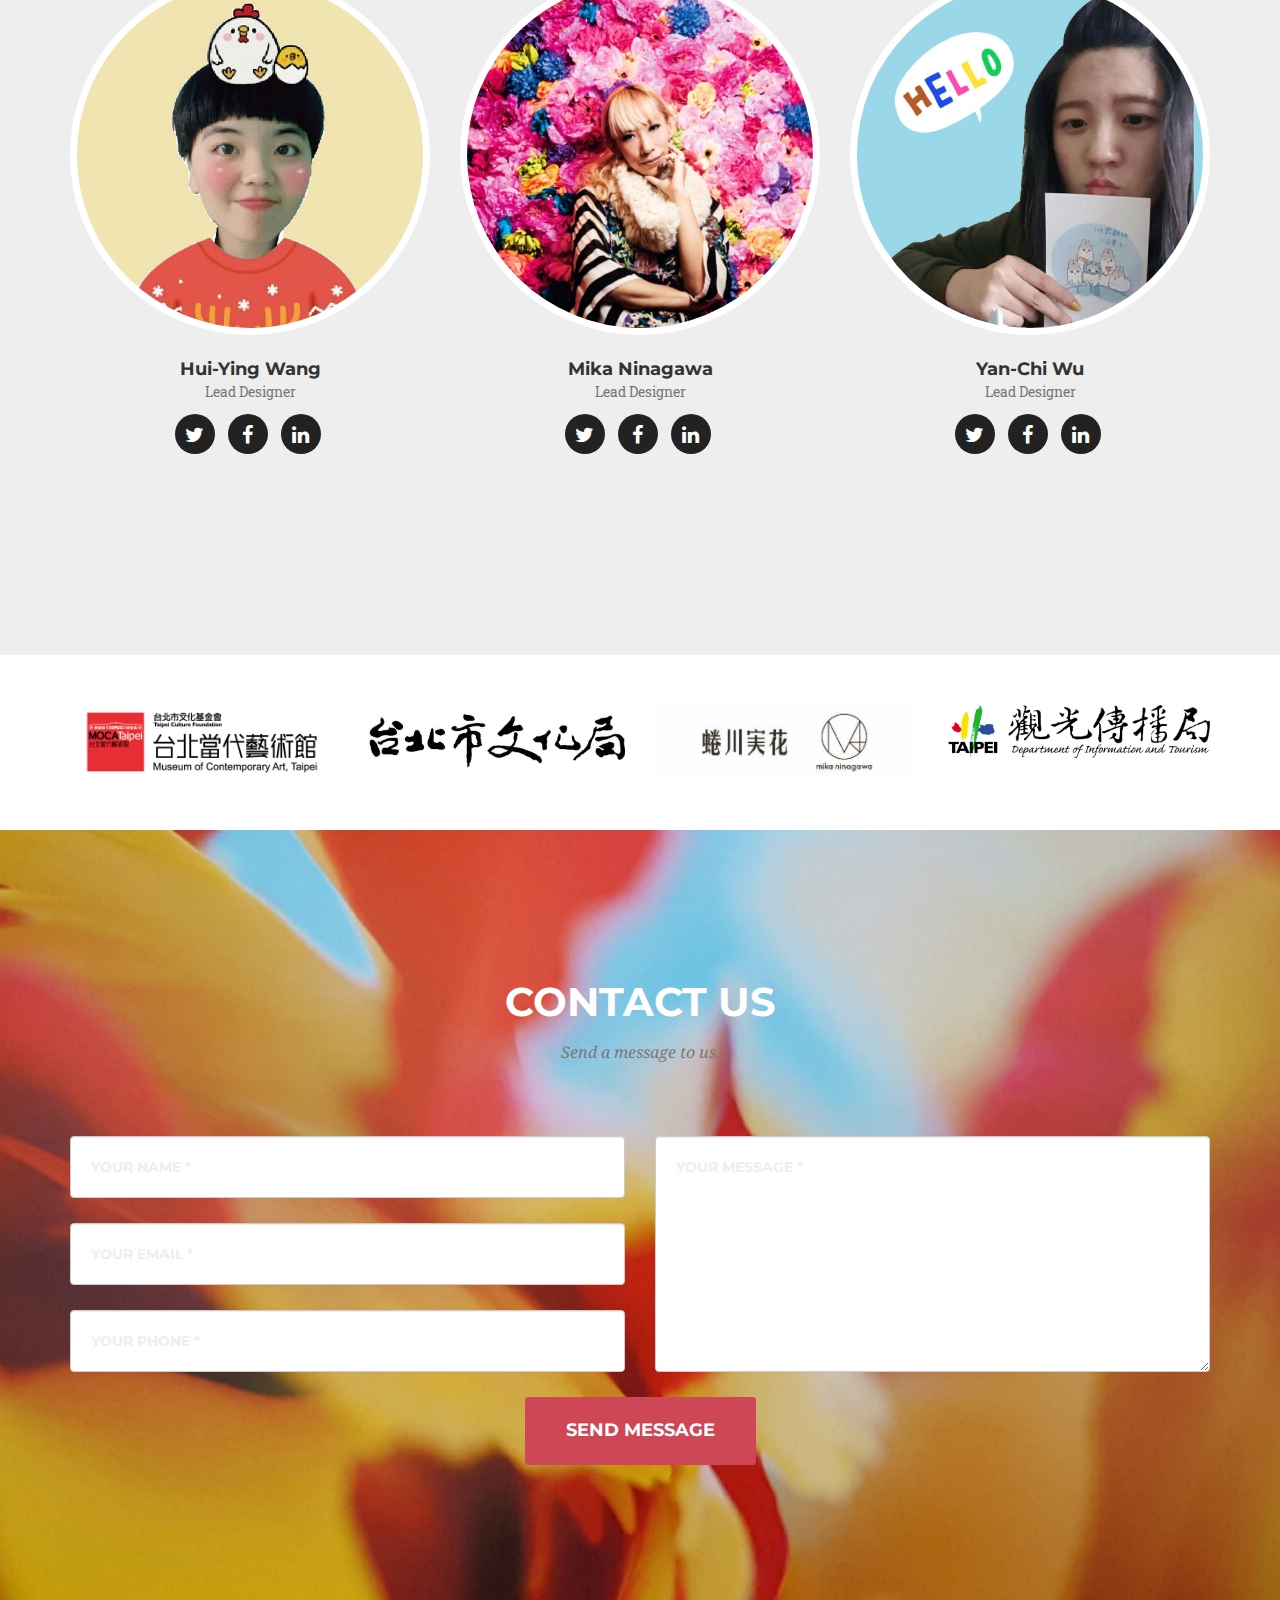
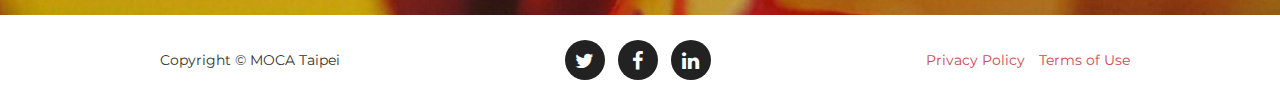
==== commit 078b6b63: "Add files via upload" ====
--- a/index.html
+++ b/index.html
@@ -114,7 +114,7 @@
                         <i class="fa fa-shopping-cart fa-stack-1x fa-inverse"></i>
                     </span>
                     <h4 class="service-heading">Online Shopping</h4>
-                    <p class="text-muted">Lorem ipsum dolor sit amet, consectetur adipisicing elit. Minima maxime quam architecto quo inventore harum ex magni, dicta impedit.</p>
+
                 </div>
                 <div class="col-md-4">
                     <span class="fa-stack fa-4x">
@@ -122,7 +122,7 @@
                         <i class="fa fa-phone fa-stack-1x fa-inverse"></i>
                     </span>
                     <h4 class="service-heading">Call For Reservation</h4>
-                    <p class="text-muted">Lorem ipsum dolor sit amet, consectetur adipisicing elit. Minima maxime quam architecto quo inventore harum ex magni, dicta impedit.</p>
+
                 </div>
                 <div class="col-md-4">
                     <span class="fa-stack fa-4x">
@@ -130,7 +130,7 @@
                         <i class="fa fa-send fa-stack-1x fa-inverse"></i>
                     </span>
                     <h4 class="service-heading">Send a message to us</h4>
-                    <p class="text-muted">Lorem ipsum dolor sit amet, consectetur adipisicing elit. Minima maxime quam architecto quo inventore harum ex magni, dicta impedit.</p>
+                    
                 </div>
             </div>
         </div>
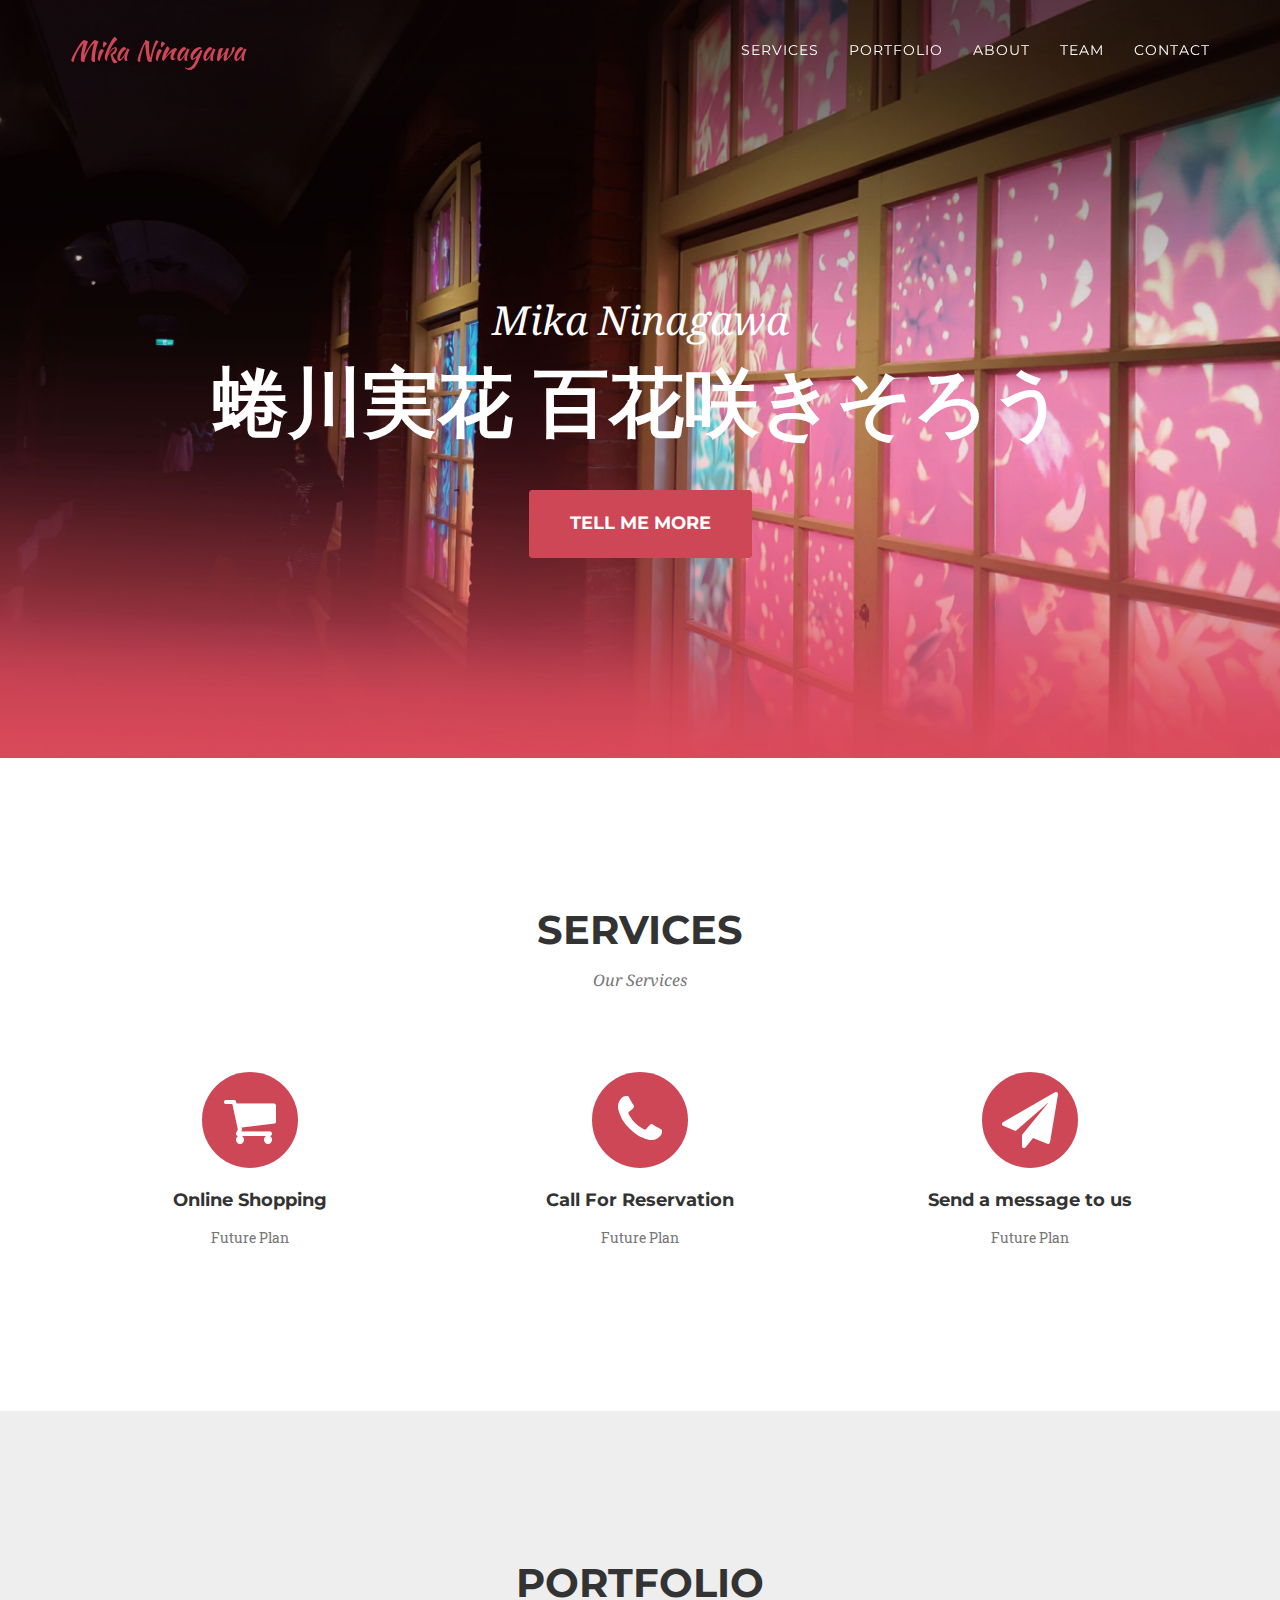
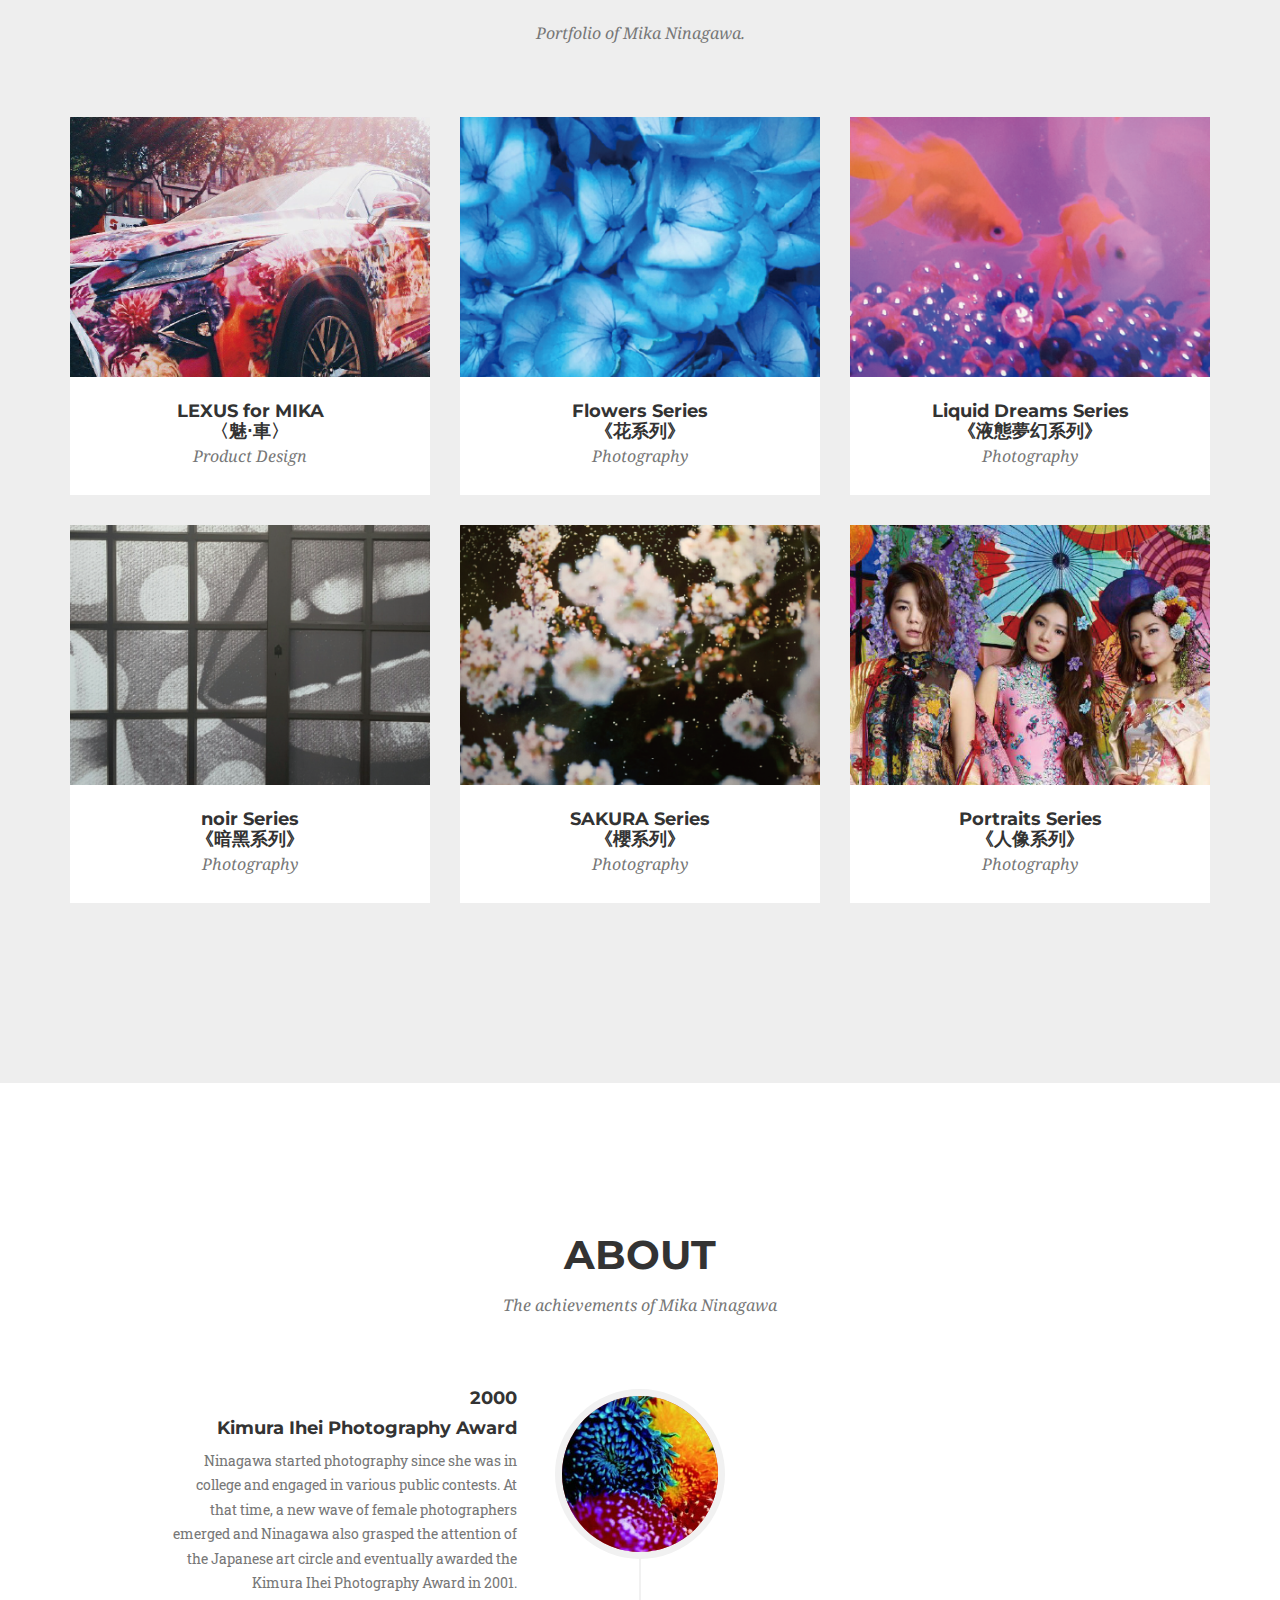
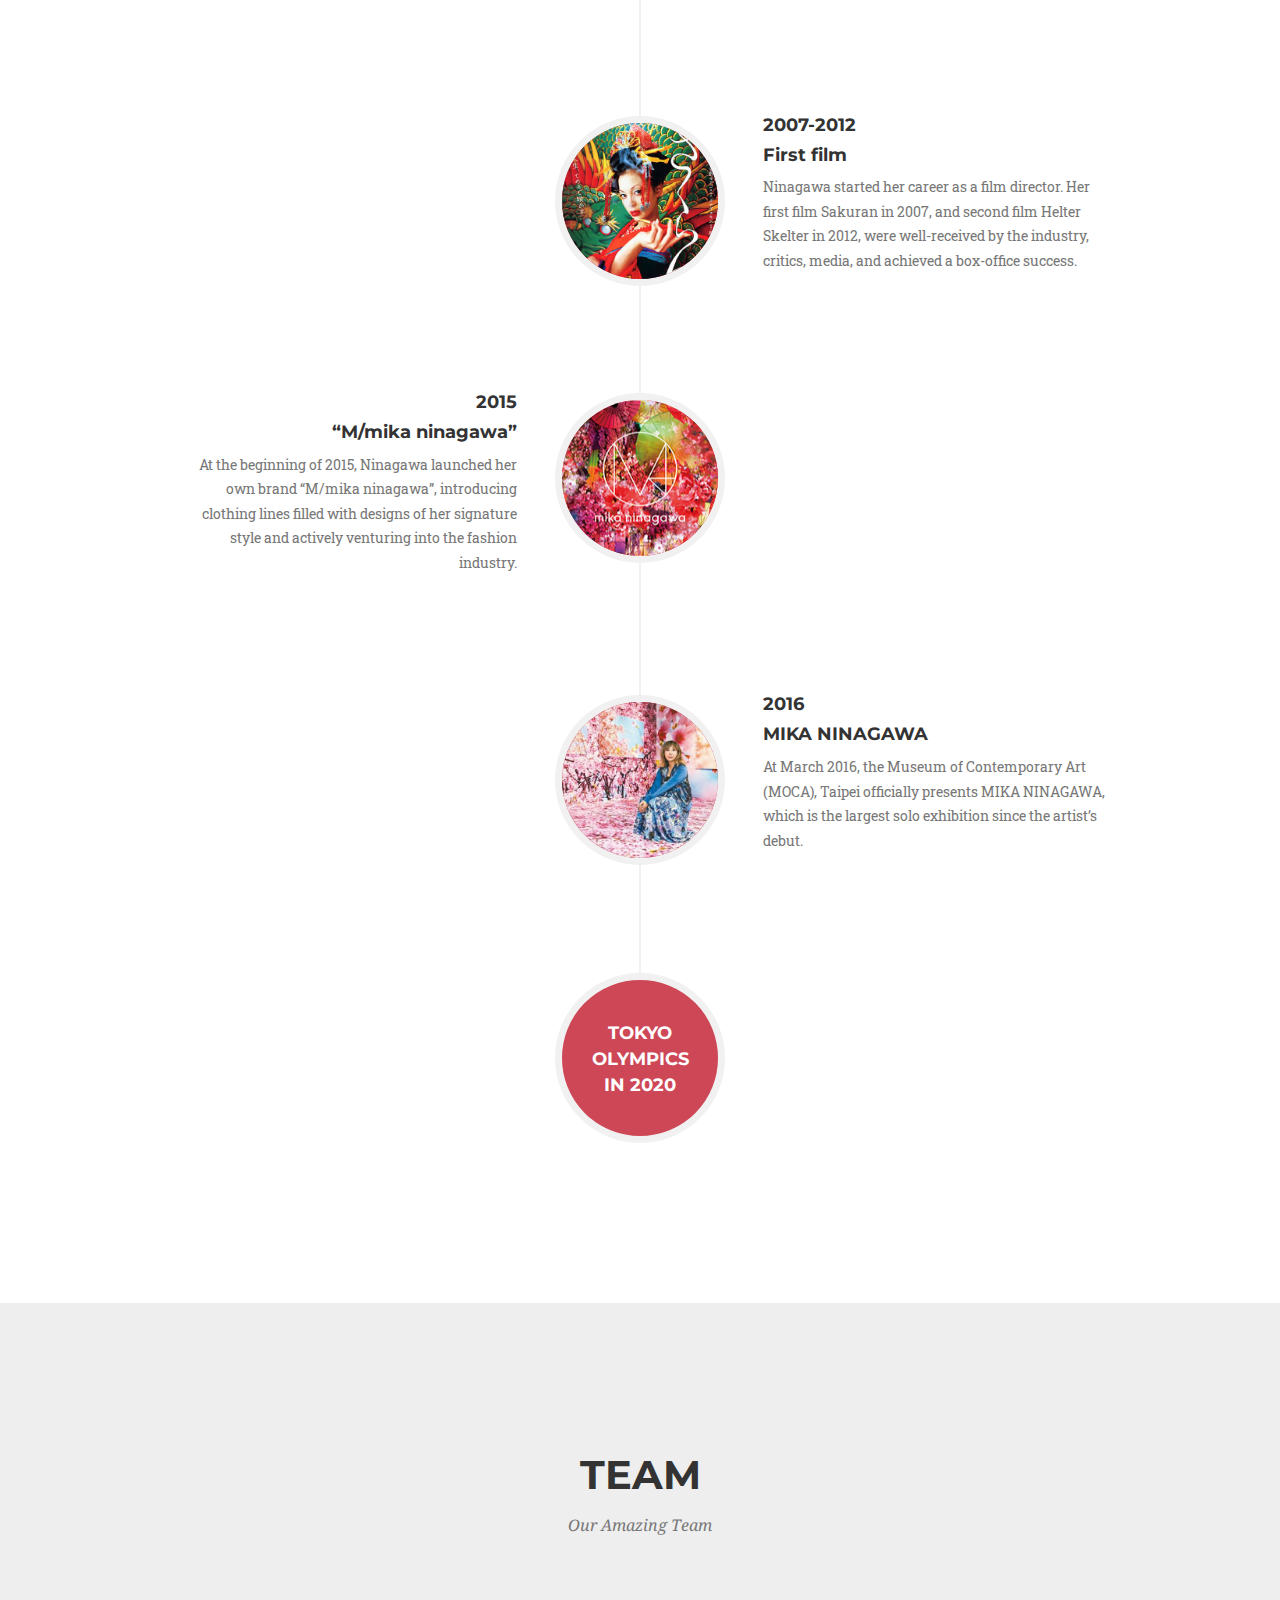
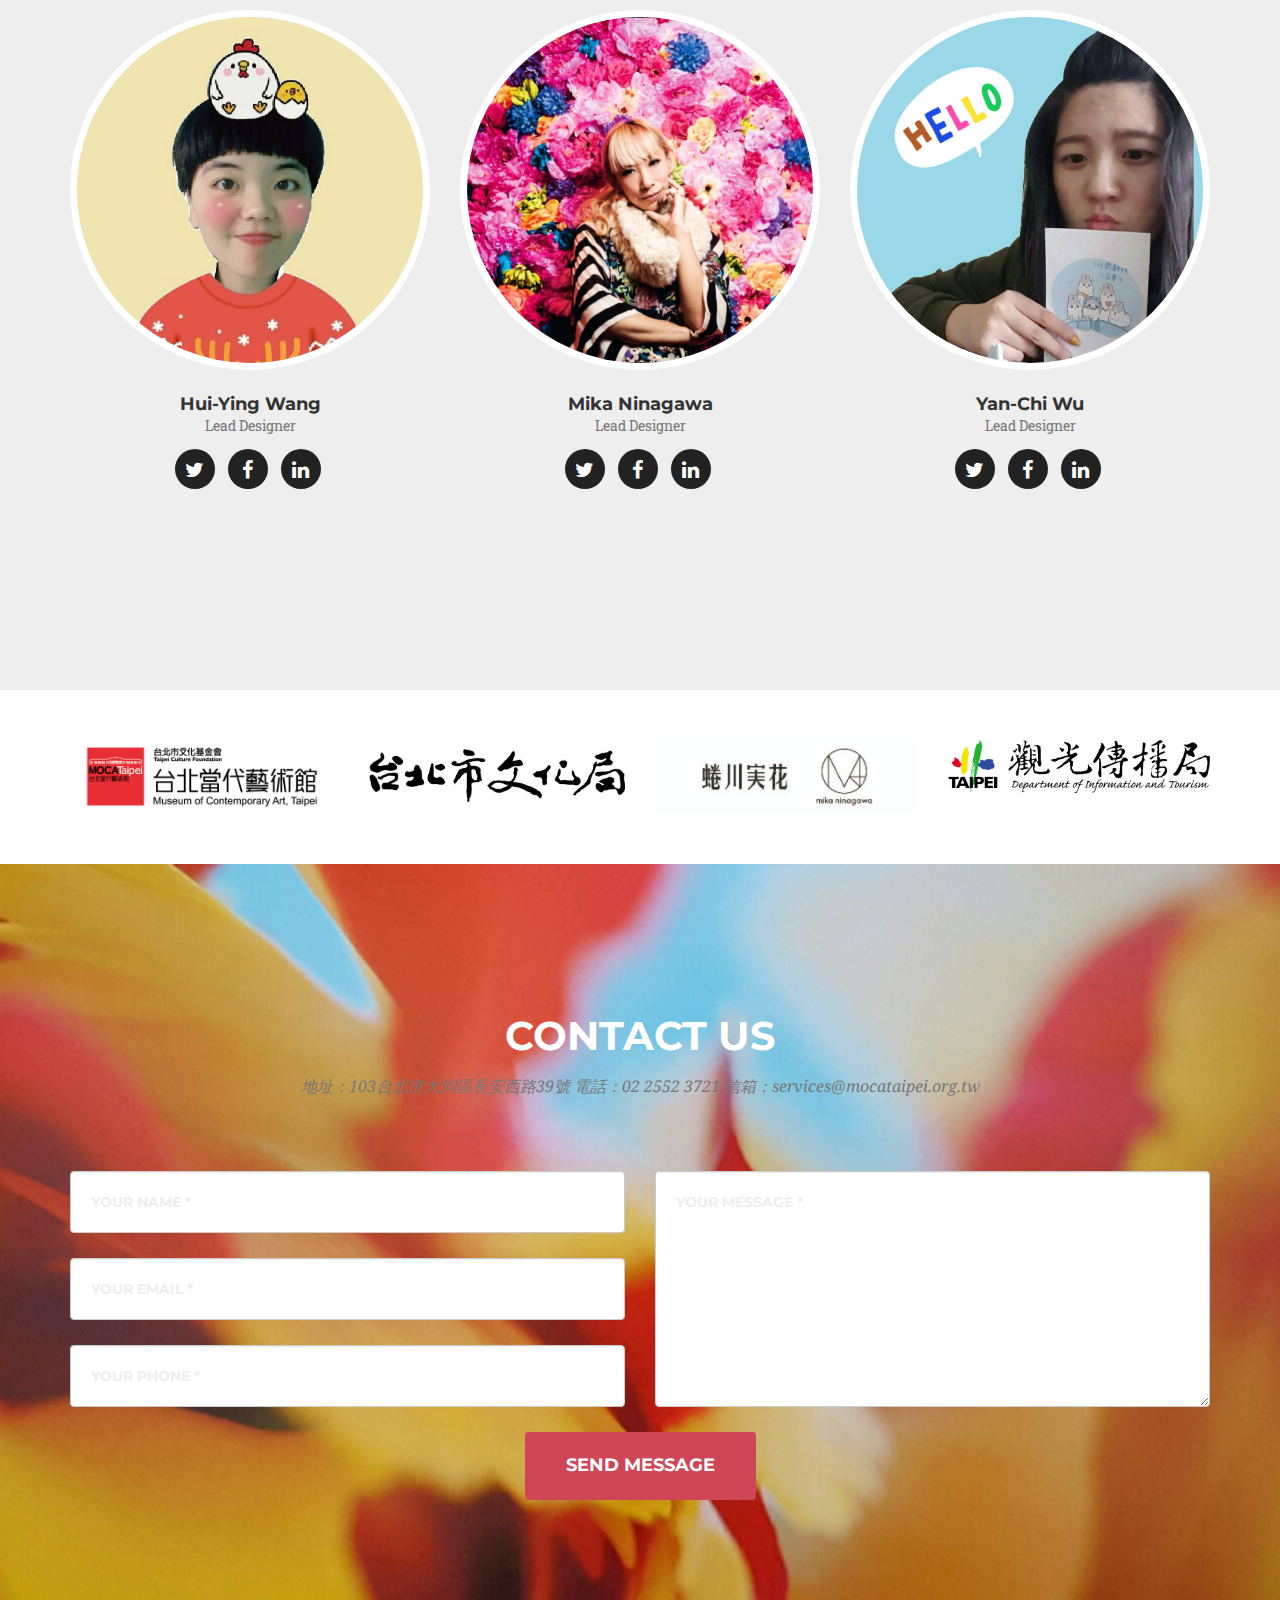
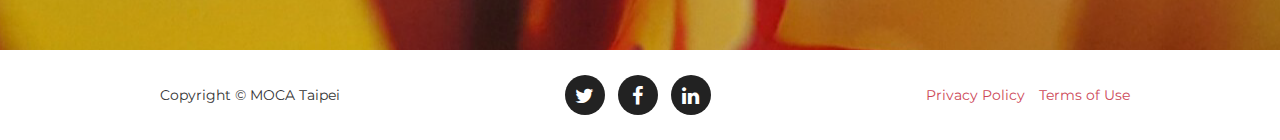
==== commit b4c1d16f: "Add files via upload" ====
--- a/index.html
+++ b/index.html
@@ -114,6 +114,7 @@
                         <i class="fa fa-shopping-cart fa-stack-1x fa-inverse"></i>
                     </span>
                     <h4 class="service-heading">Online Shopping</h4>
+                    <p class="text-muted">Future Plan</p>
 
                 </div>
                 <div class="col-md-4">
@@ -122,6 +123,7 @@
                         <i class="fa fa-phone fa-stack-1x fa-inverse"></i>
                     </span>
                     <h4 class="service-heading">Call For Reservation</h4>
+                    <p class="text-muted">Future Plan</p>
 
                 </div>
                 <div class="col-md-4">
@@ -130,7 +132,7 @@
                         <i class="fa fa-send fa-stack-1x fa-inverse"></i>
                     </span>
                     <h4 class="service-heading">Send a message to us</h4>
-                    
+                    <p class="text-muted">Future Plan</p>
                 </div>
             </div>
         </div>
@@ -419,7 +421,8 @@
             <div class="row">
                 <div class="col-lg-12 text-center">
                     <h2 class="section-heading">Contact Us</h2>
-                    <h3 class="section-subheading text-muted">Send a message to us.</h3>
+                    <h3 class="section-subheading text-muted">地址：103台北市大同區長安西路39號 電話：02 2552 3721 信箱：services@mocataipei.org.tw
+</h3>
                 </div>
             </div>
             <div class="row">
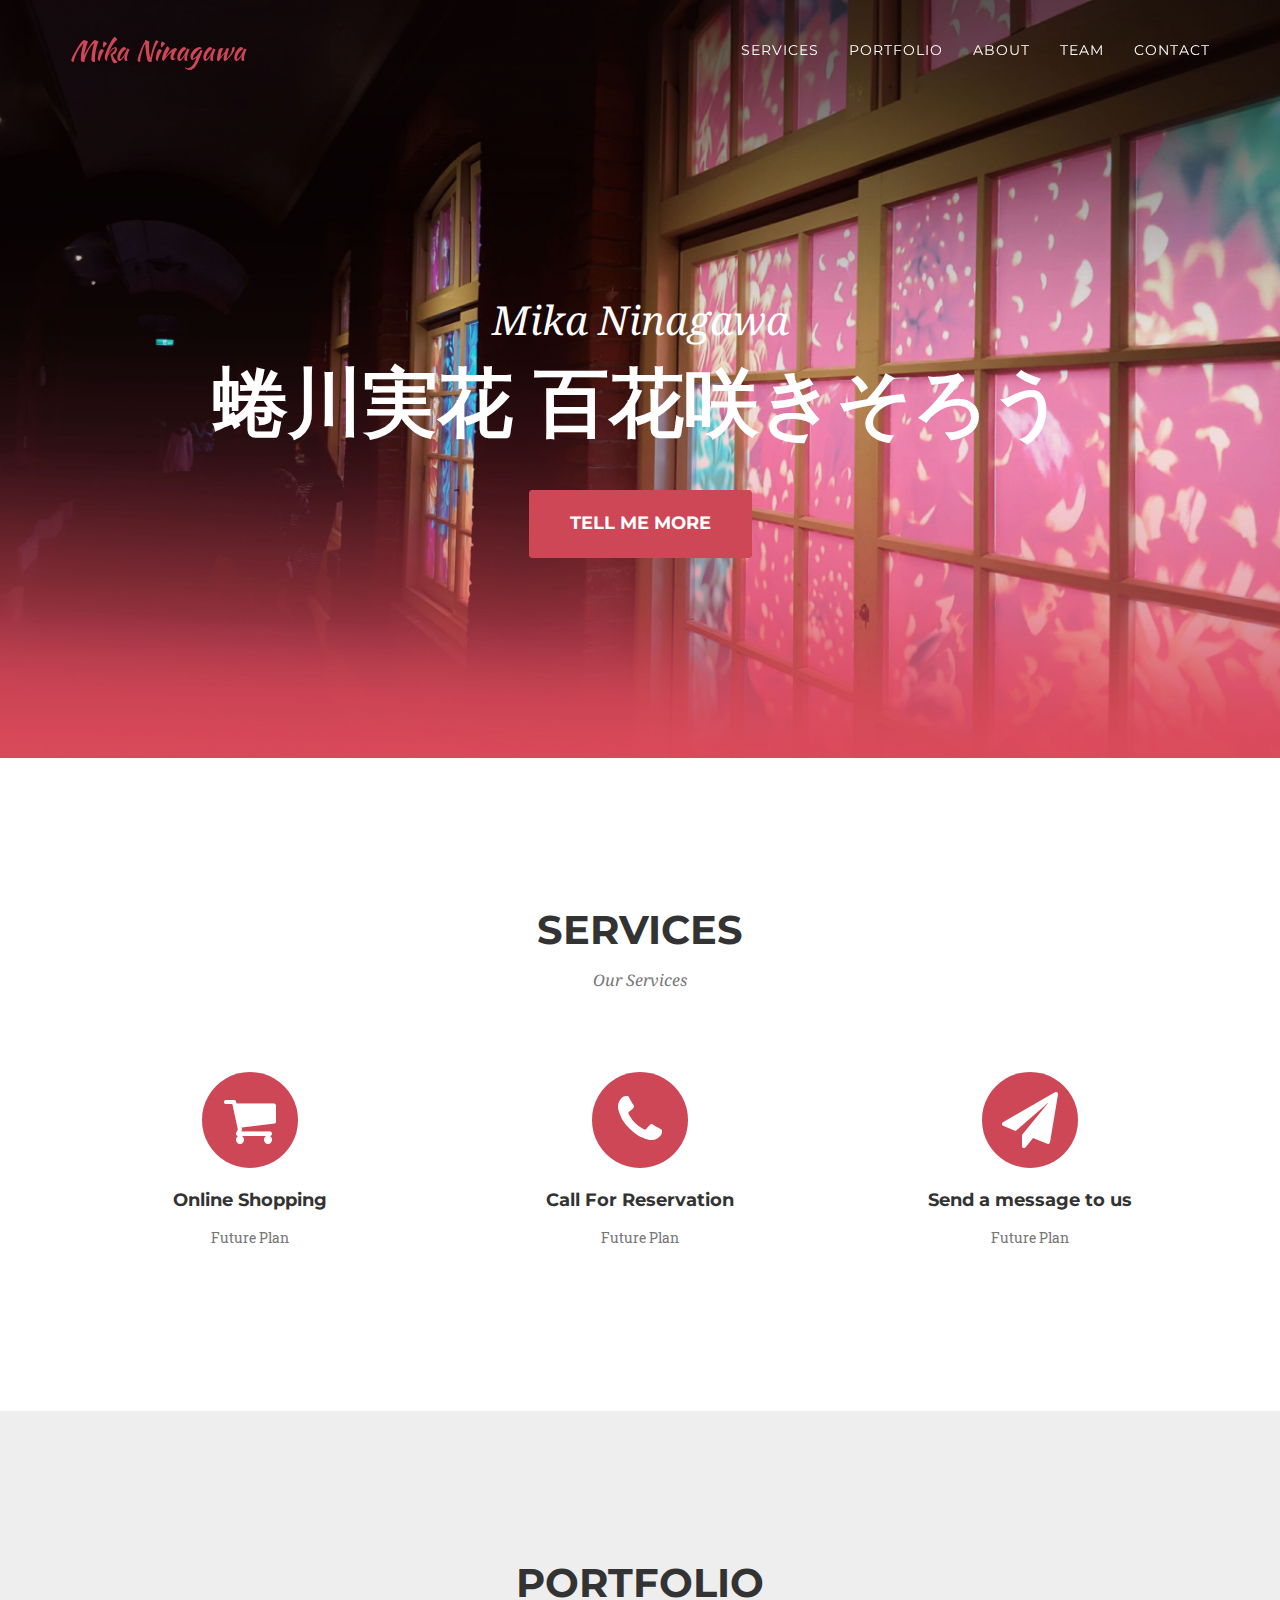
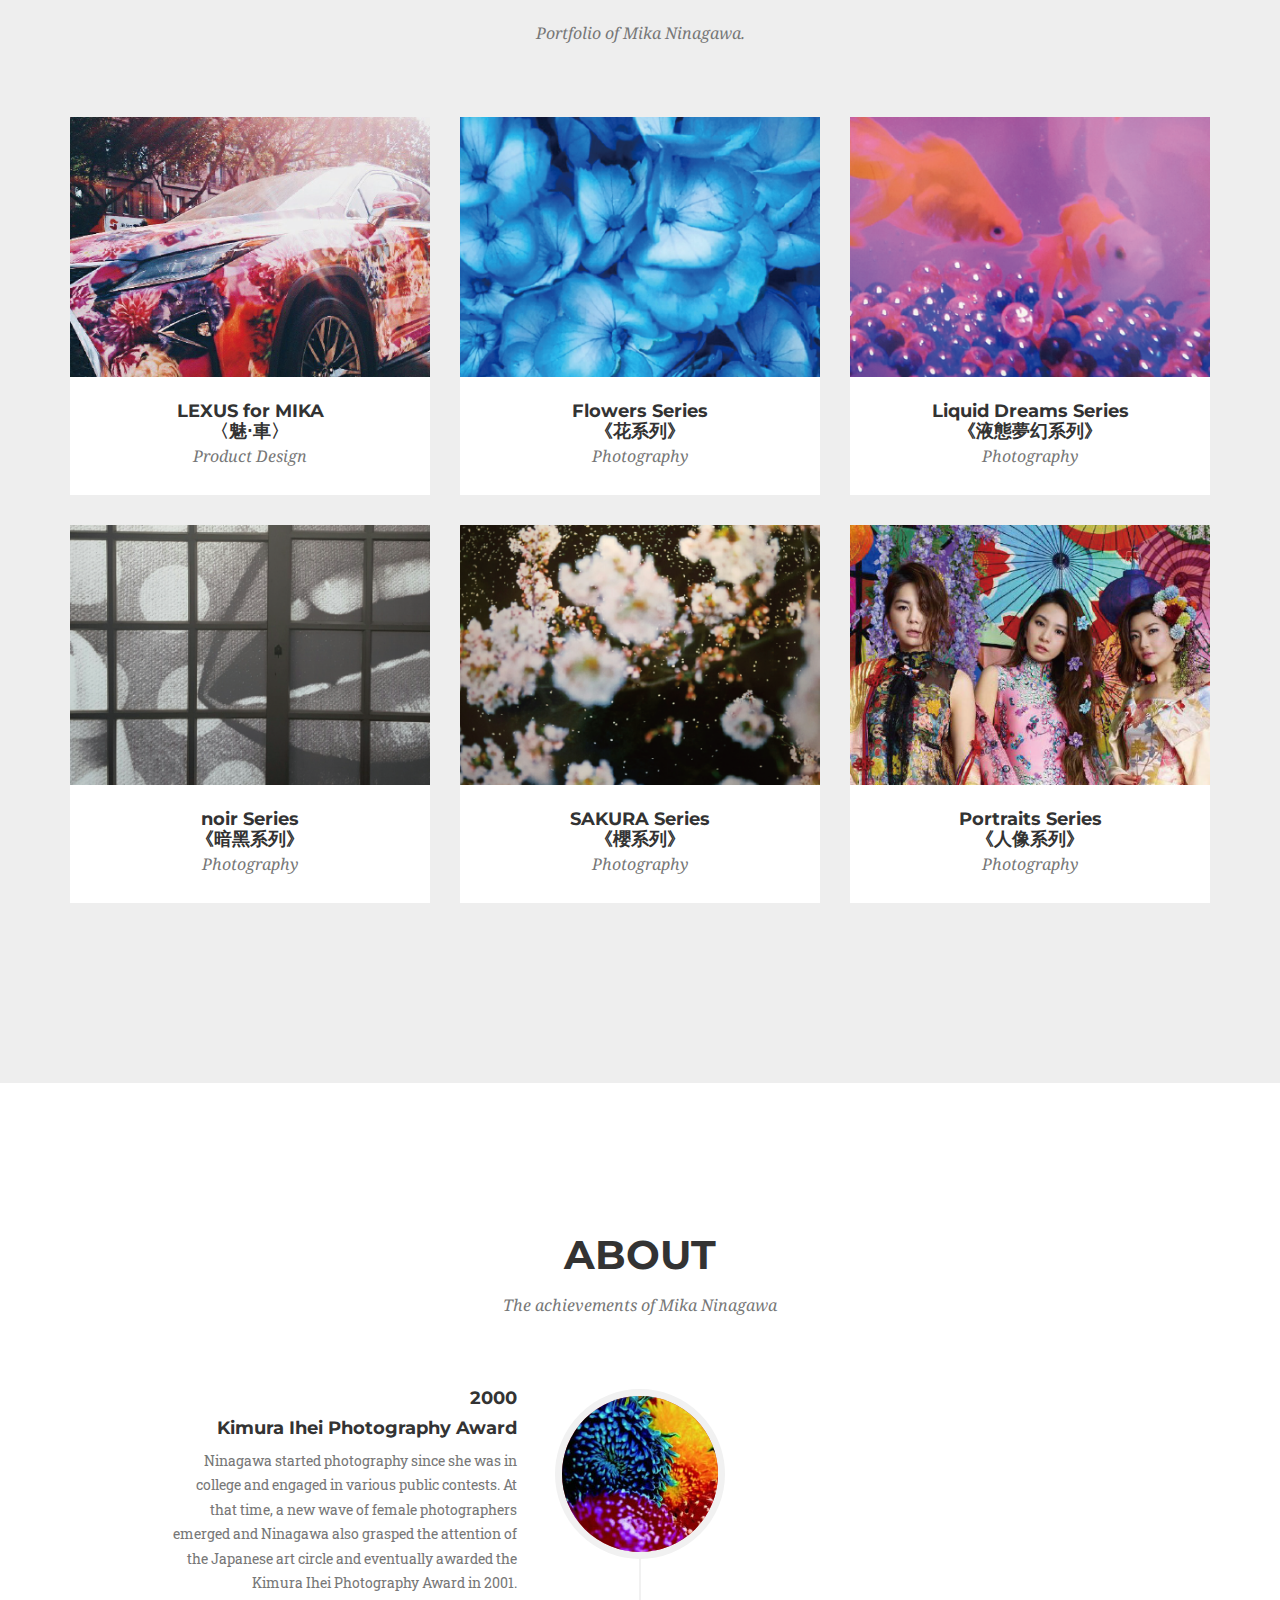
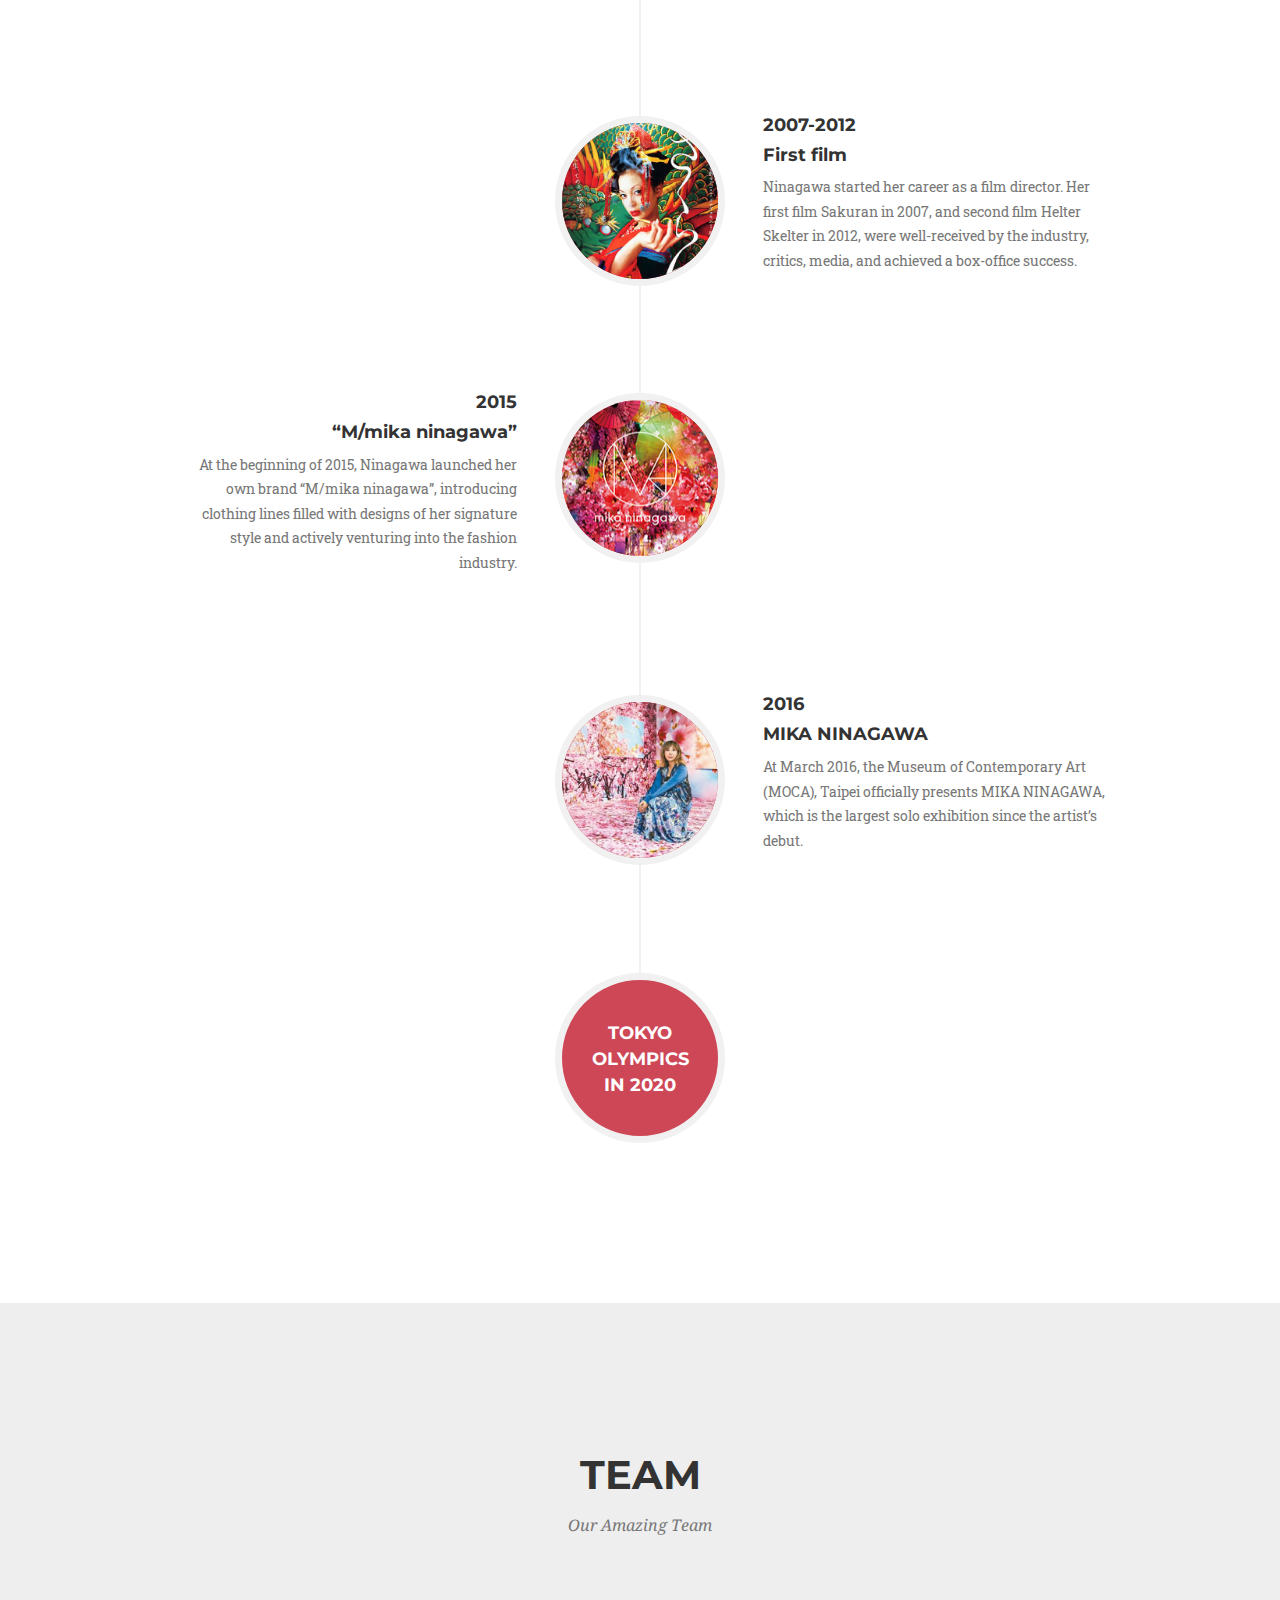
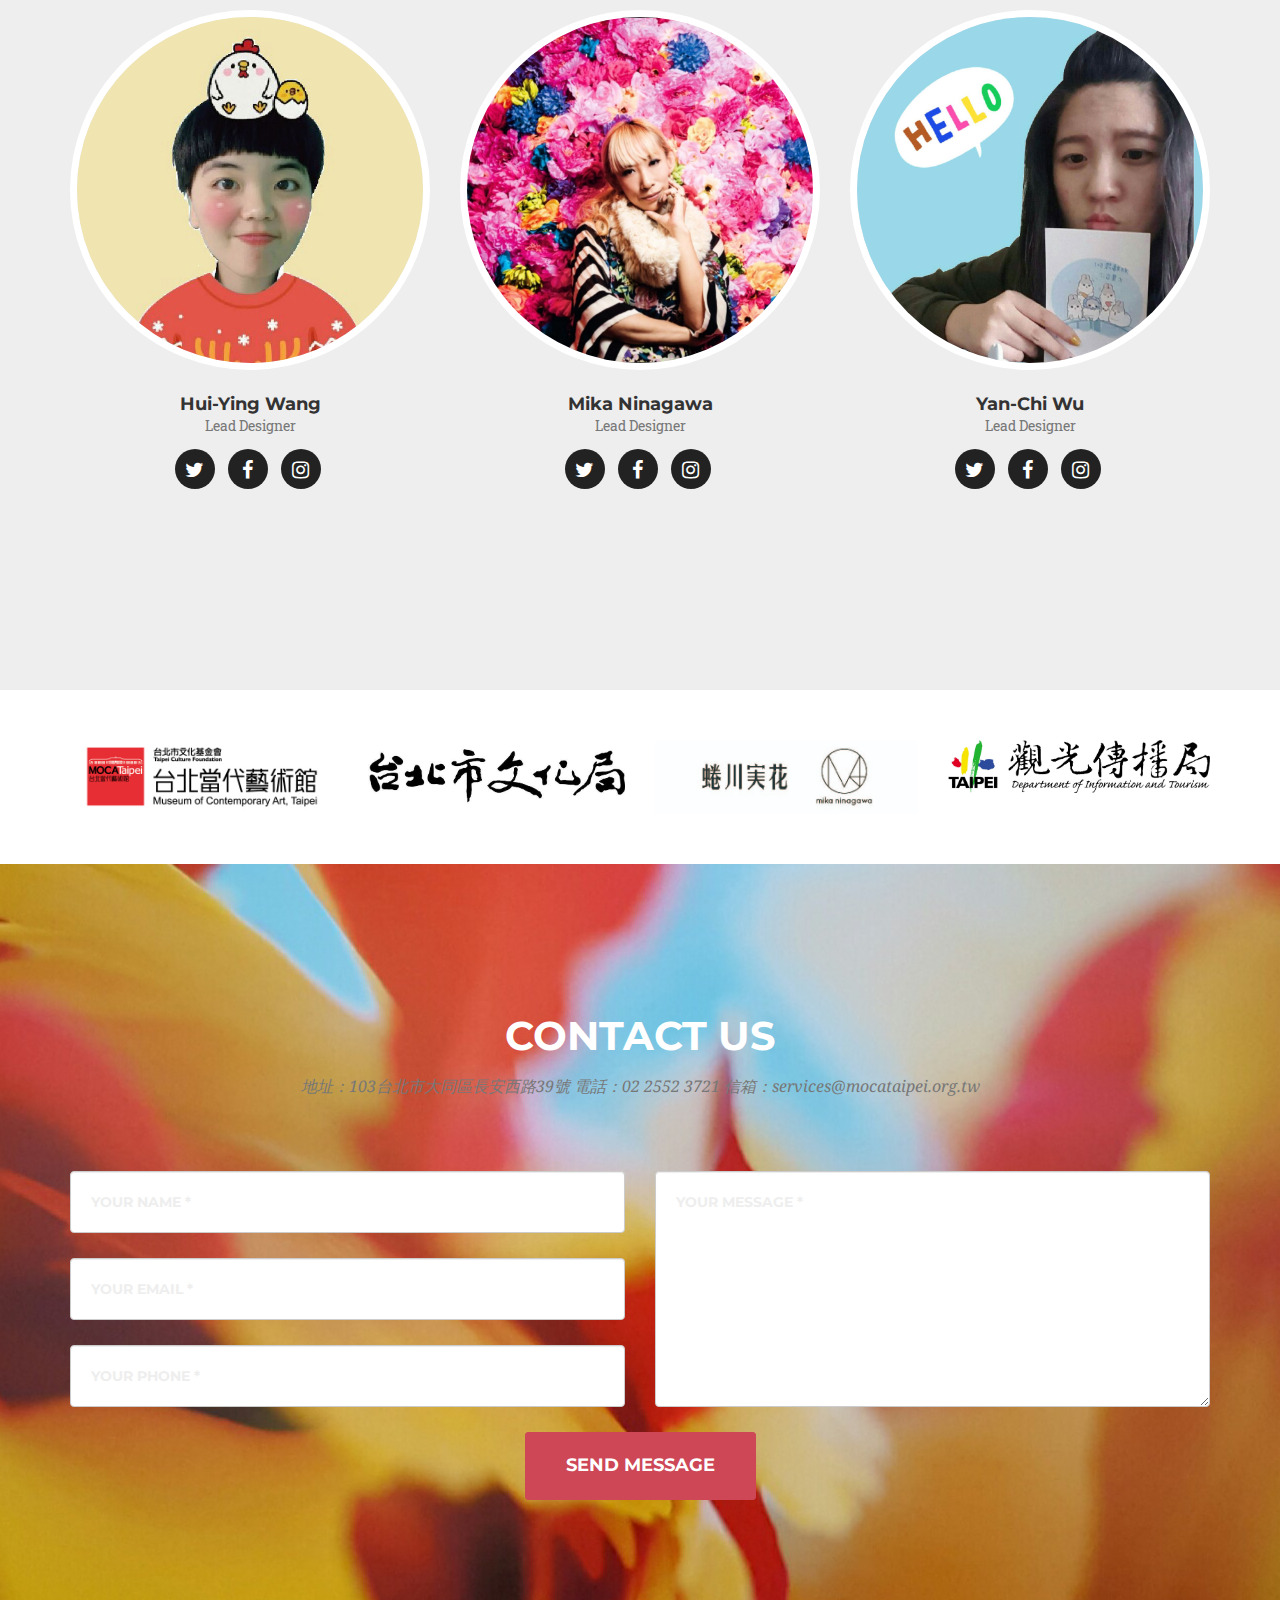
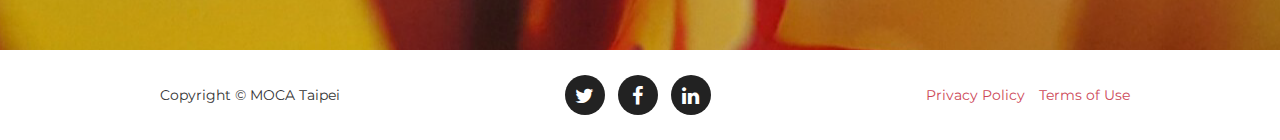
==== commit f8e0cbf9: "Add files via upload" ====
--- a/index.html
+++ b/index.html
@@ -339,11 +339,11 @@
                         <h4>Hui-Ying Wang</h4>
                         <p class="text-muted">Lead Designer</p>
                         <ul class="list-inline social-buttons">
-                            <li><a href="#"><i class="fa fa-twitter"></i></a>
-                            </li>
-                            <li><a href="#"><i class="fa fa-facebook"></i></a>
-                            </li>
-                            <li><a href="#"><i class="fa fa-linkedin"></i></a>
+                            <li><a href="https://twitter.com/?lang=zh-tw"><i class="fa fa-twitter"></i></a>
+                            </li>
+                            <li><a href="https://www.facebook.com/people/%E7%8E%8B%E6%83%A0%E7%91%A9/100000671554342"><i class="fa fa-facebook"></i></a>
+                            </li>
+                            <li><a href="https://www.instagram.com/win_win1127/"><i class="fa fa-instagram"></i></a>
                             </li>
                         </ul>
                     </div>
@@ -354,11 +354,11 @@
                         <h4>Mika Ninagawa</h4>
                         <p class="text-muted">Lead Designer</p>
                         <ul class="list-inline social-buttons">
-                            <li><a href="#"><i class="fa fa-twitter"></i></a>
-                            </li>
-                            <li><a href="#"><i class="fa fa-facebook"></i></a>
-                            </li>
-                            <li><a href="#"><i class="fa fa-linkedin"></i></a>
+                            <li><a href="https://twitter.com/ninagawamika"><i class="fa fa-twitter"></i></a>
+                            </li>
+                            <li><a href="https://zh-tw.facebook.com/ninamikaofficial/"><i class="fa fa-facebook"></i></a>
+                            </li>
+                            <li><a href="https://www.instagram.com/ninagawamika/"><i class="fa fa-instagram"></i></a>
                             </li>
                         </ul>
                     </div>
@@ -369,11 +369,11 @@
                         <h4>Yan-Chi Wu</h4>
                         <p class="text-muted">Lead Designer</p>
                         <ul class="list-inline social-buttons">
-                            <li><a href="#"><i class="fa fa-twitter"></i></a>
-                            </li>
-                            <li><a href="#"><i class="fa fa-facebook"></i></a>
-                            </li>
-                            <li><a href="#"><i class="fa fa-linkedin"></i></a>
+                            <li><a href="https://twitter.com/?lang=zh-tw"><i class="fa fa-twitter"></i></a>
+                            </li>
+                            <li><a href="https://www.facebook.com/people/%E5%90%B3%E6%99%8F%E6%85%88/100000492215462"><i class="fa fa-facebook"></i></a>
+                            </li>
+                            <li><a href="https://www.instagram.com/annie_850219/"><i class="fa fa-instagram"></i></a>
                             </li>
                         </ul>
                     </div>
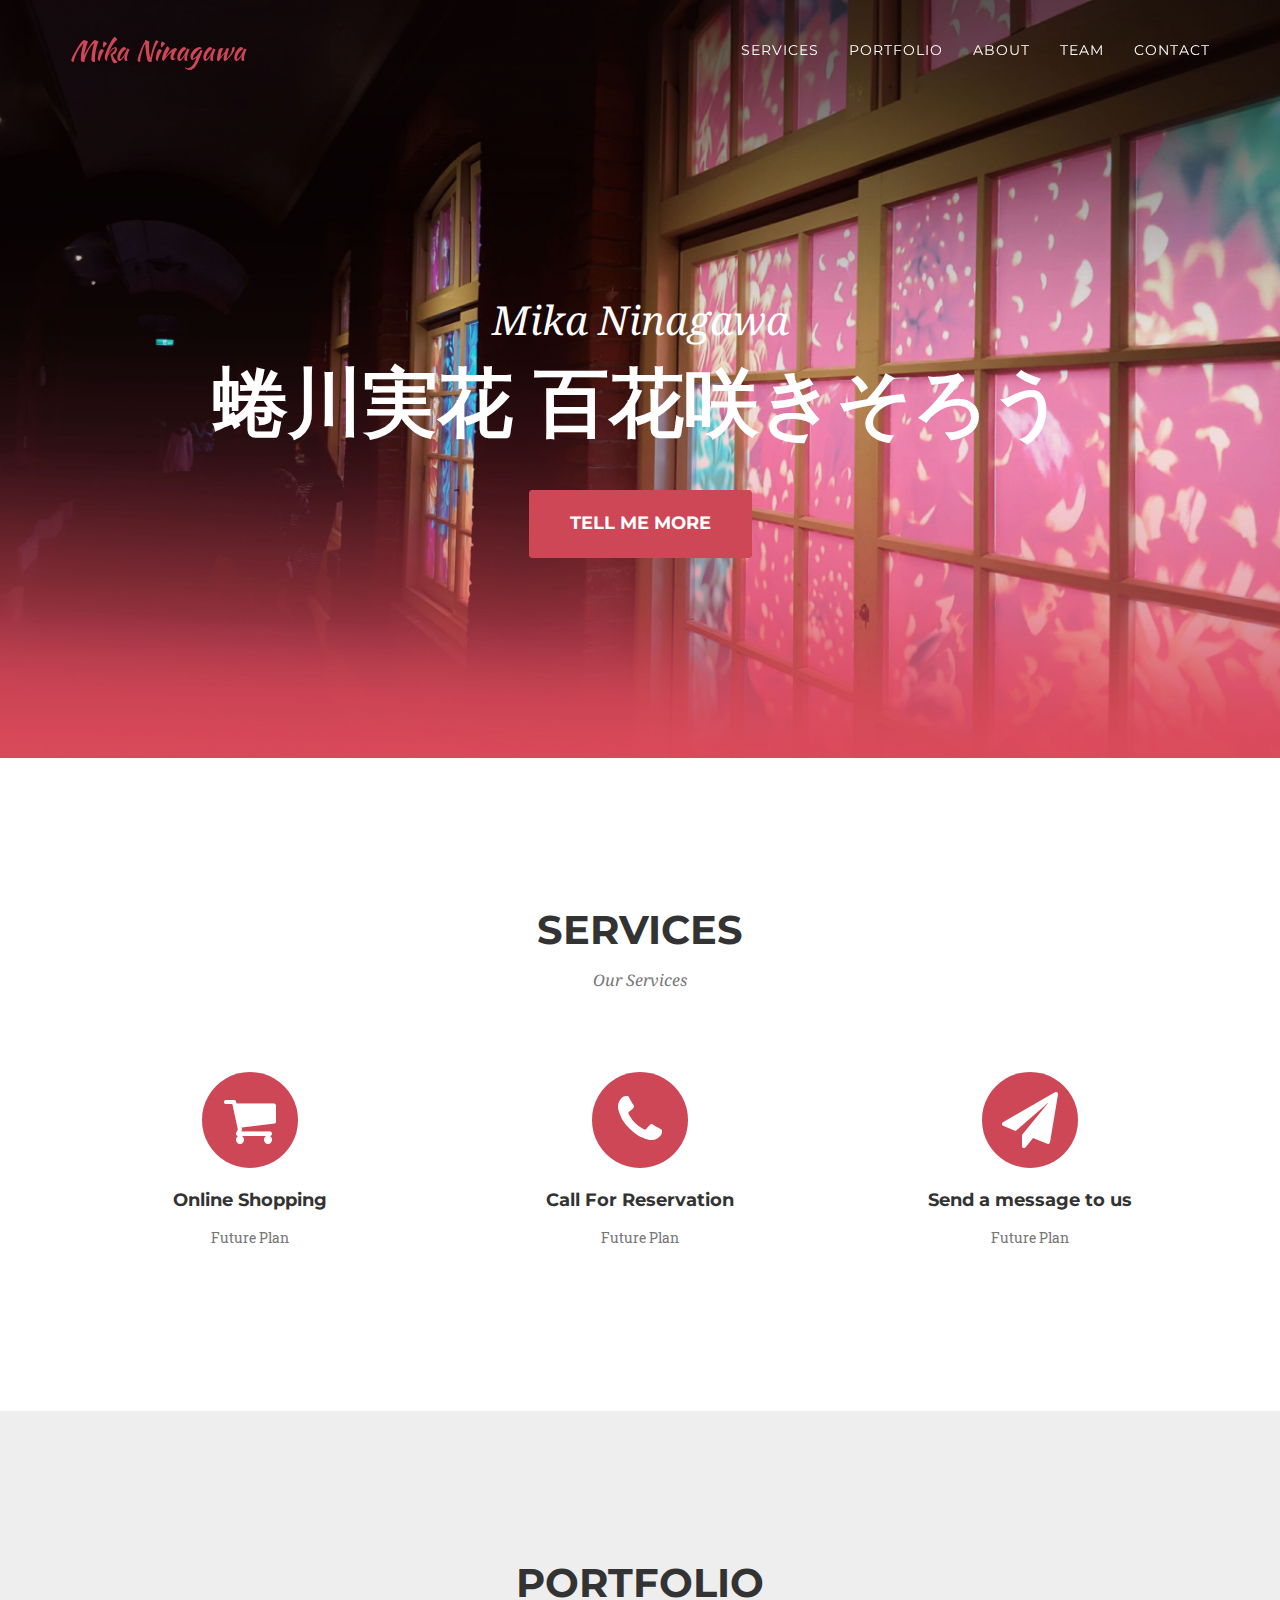
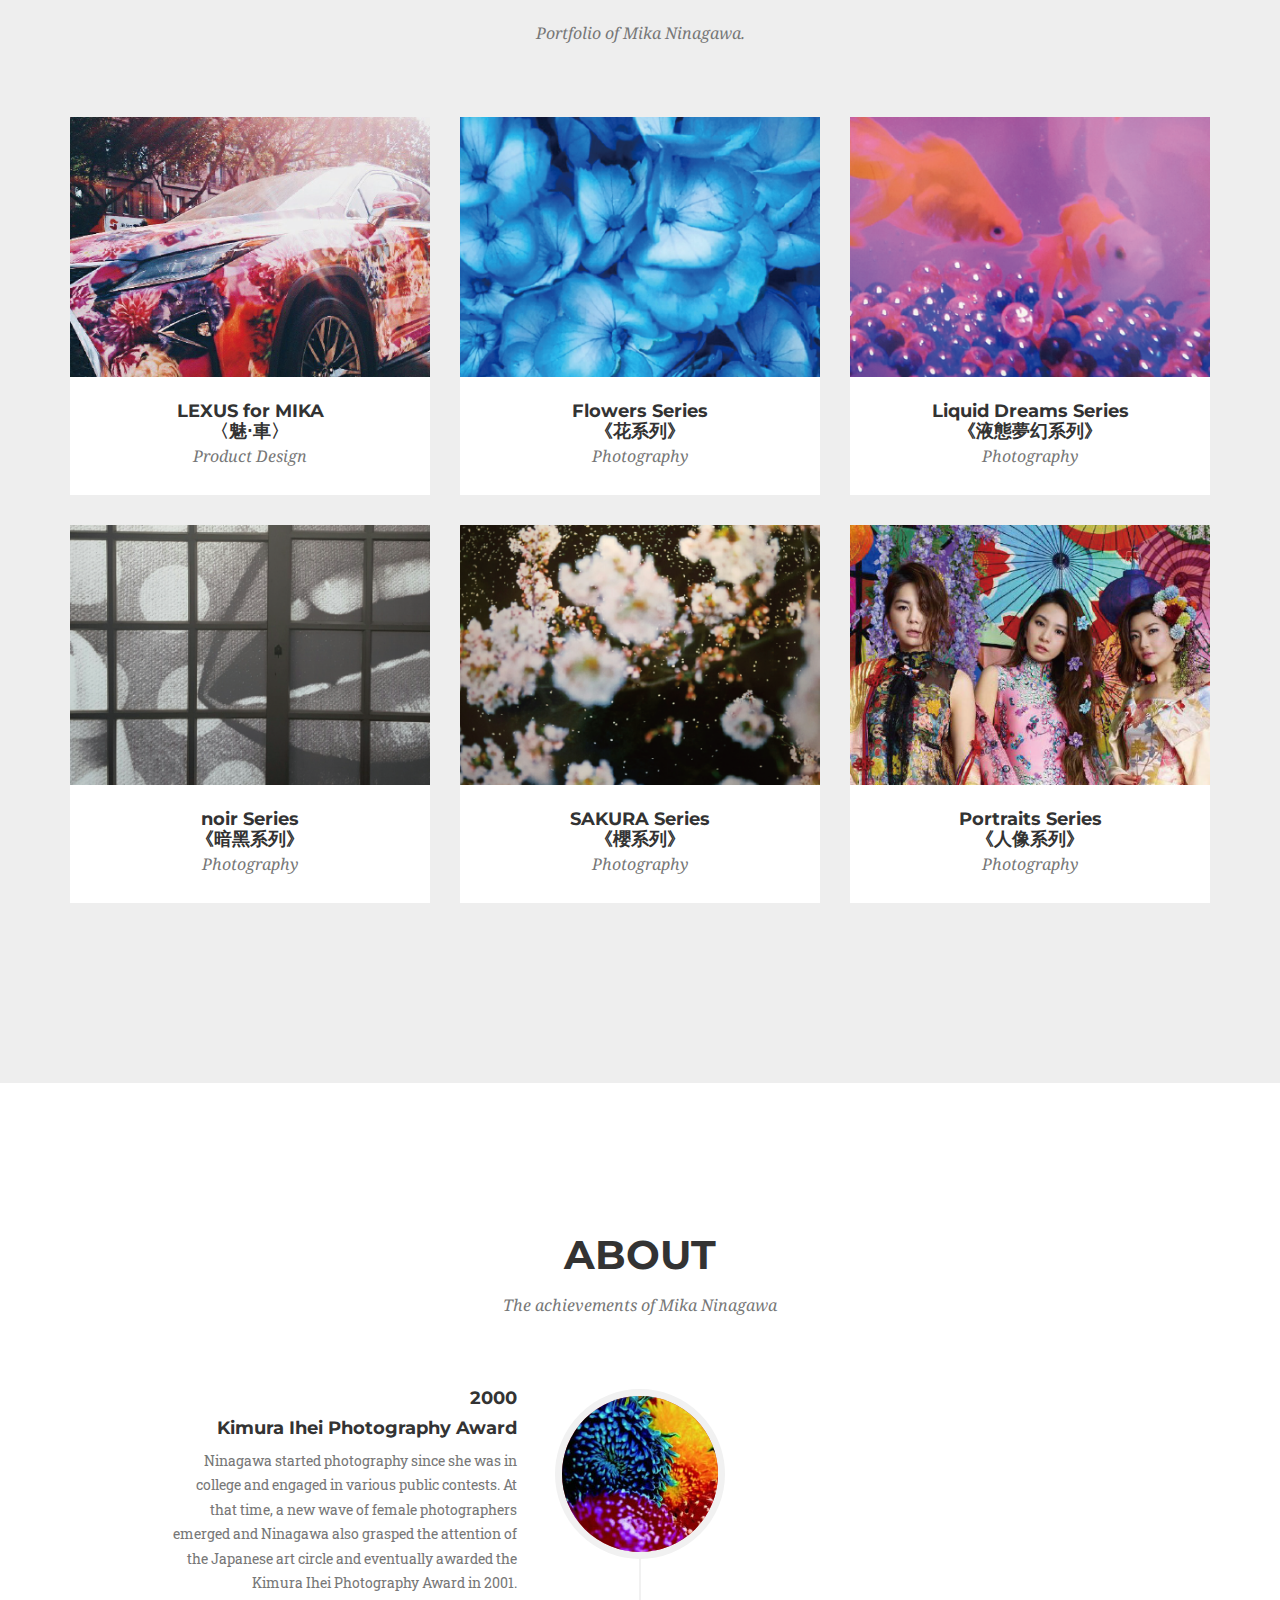
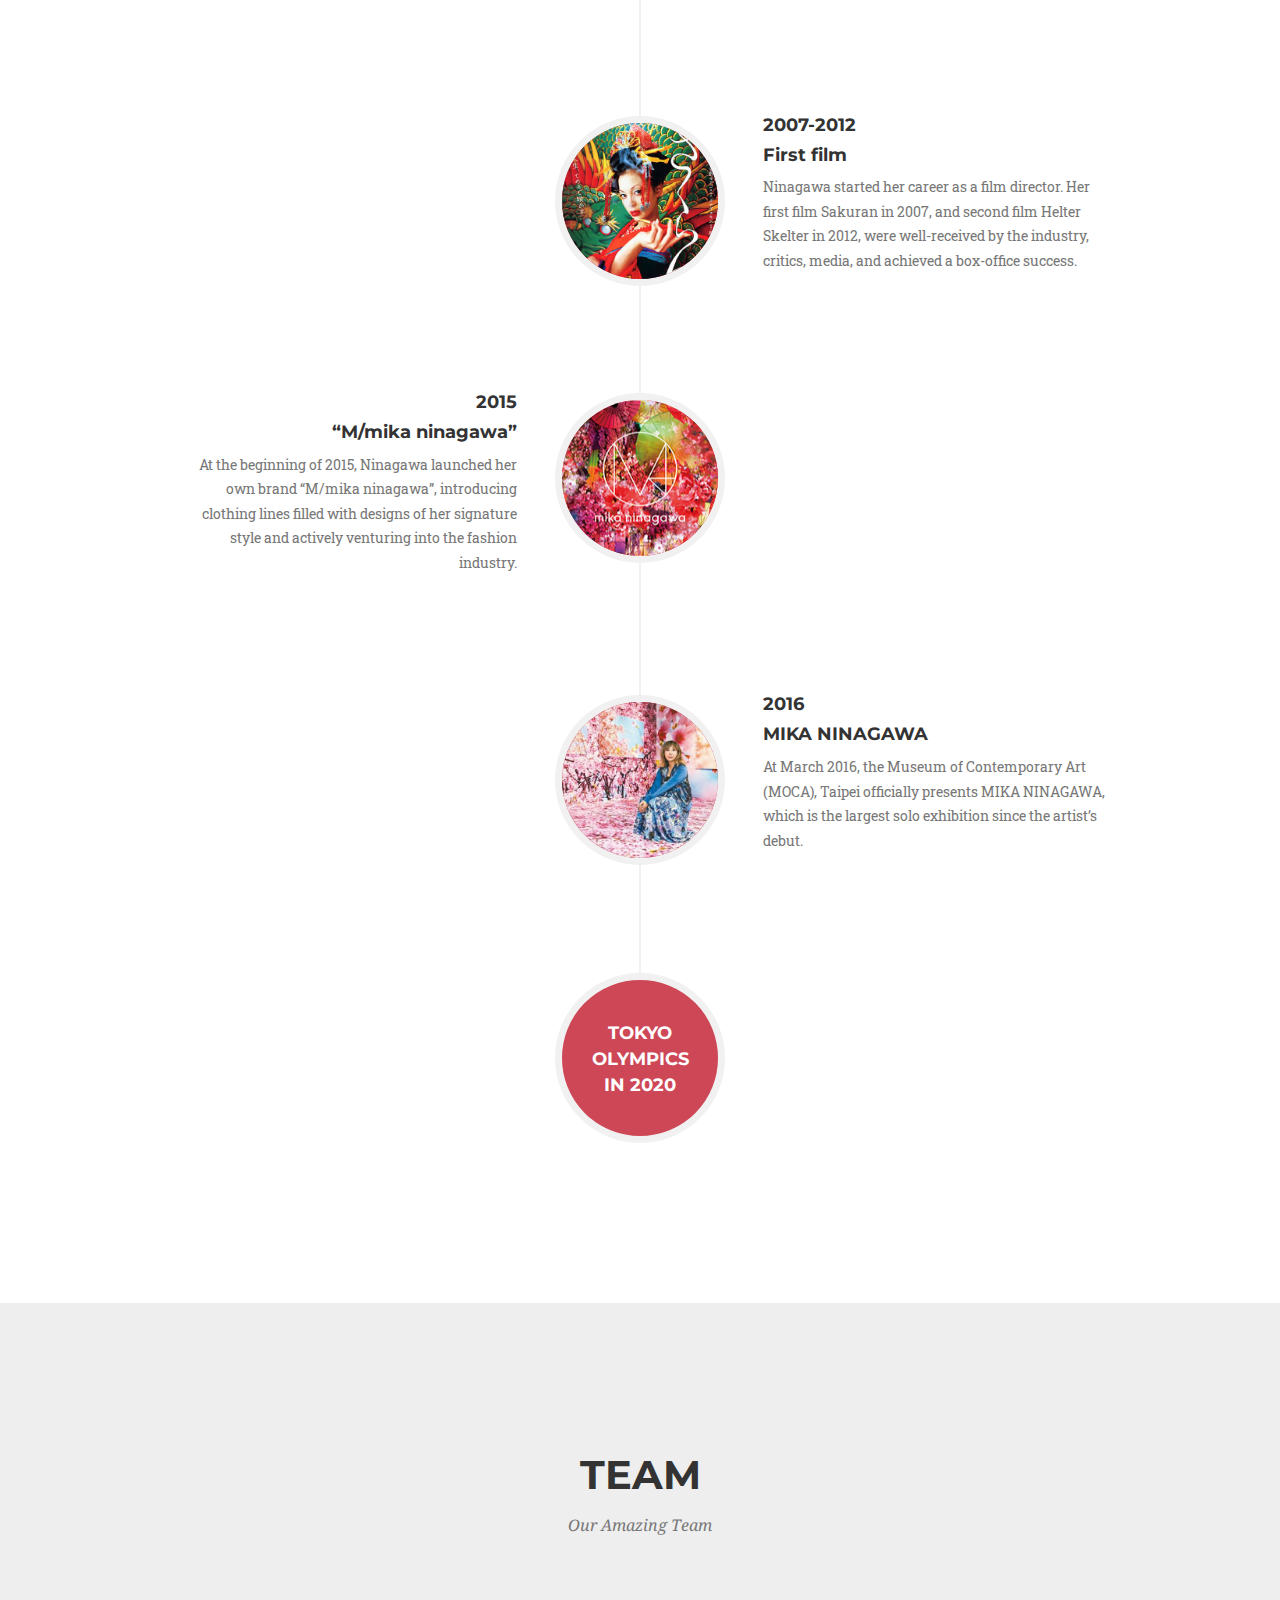
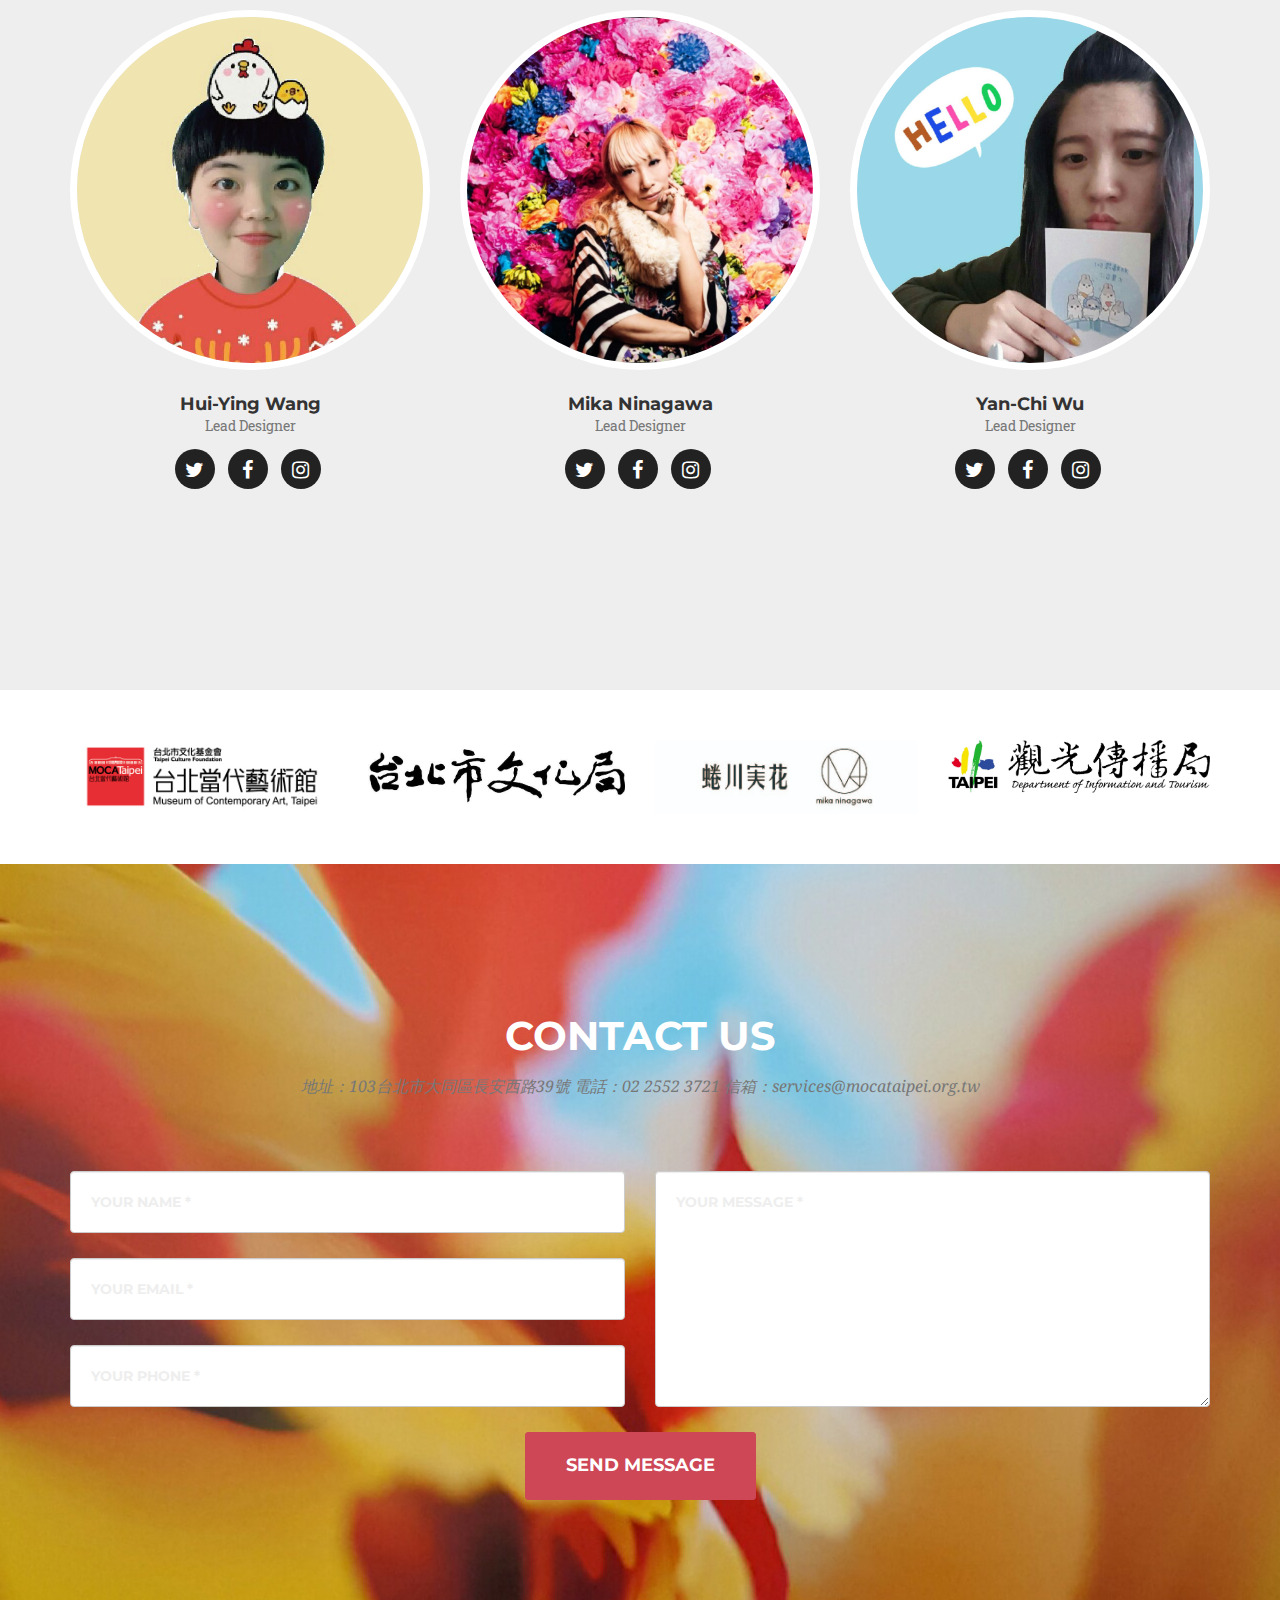
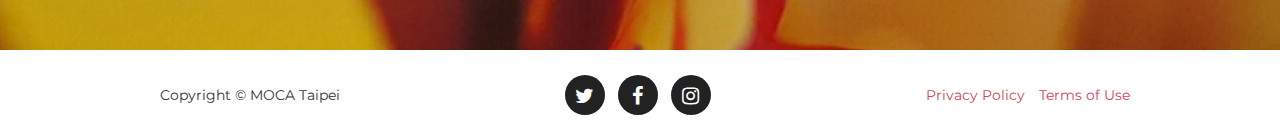
==== commit c124efcb: "Add files via upload" ====
--- a/index.html
+++ b/index.html
@@ -469,11 +469,11 @@
                 </div>
                 <div class="col-md-4">
                     <ul class="list-inline social-buttons">
-                        <li><a href="#"><i class="fa fa-twitter"></i></a>
-                        </li>
-                        <li><a href="#"><i class="fa fa-facebook"></i></a>
-                        </li>
-                        <li><a href="#"><i class="fa fa-linkedin"></i></a>
+                        <li><a href="https://twitter.com/"><i class="fa fa-twitter"></i></a>
+                        </li>
+                        <li><a href="https://www.facebook.com/MOCATaipei.39/?fref=ts"><i class="fa fa-facebook"></i></a>
+                        </li>
+                        <li><a href="https://www.instagram.com/mocataipei/"><i class="fa fa-instagram"></i></a>
                         </li>
                     </ul>
                 </div>
@@ -681,6 +681,24 @@
 
     <!-- Theme JavaScript -->
     <script src="js/agency.min.js"></script>
+    <script>
+  window.fbAsyncInit = function() {
+    FB.init({
+      appId      : '755841677900179',
+      xfbml      : true,
+      version    : 'v2.8'
+    });
+    FB.AppEvents.logPageView();
+  };
+
+  (function(d, s, id){
+     var js, fjs = d.getElementsByTagName(s)[0];
+     if (d.getElementById(id)) {return;}
+     js = d.createElement(s); js.id = id;
+     js.src = "//connect.facebook.net/en_US/sdk.js";
+     fjs.parentNode.insertBefore(js, fjs);
+   }(document, 'script', 'facebook-jssdk'));
+</script>
     <!-- google search -->
   <div class="goole">
   <script>
